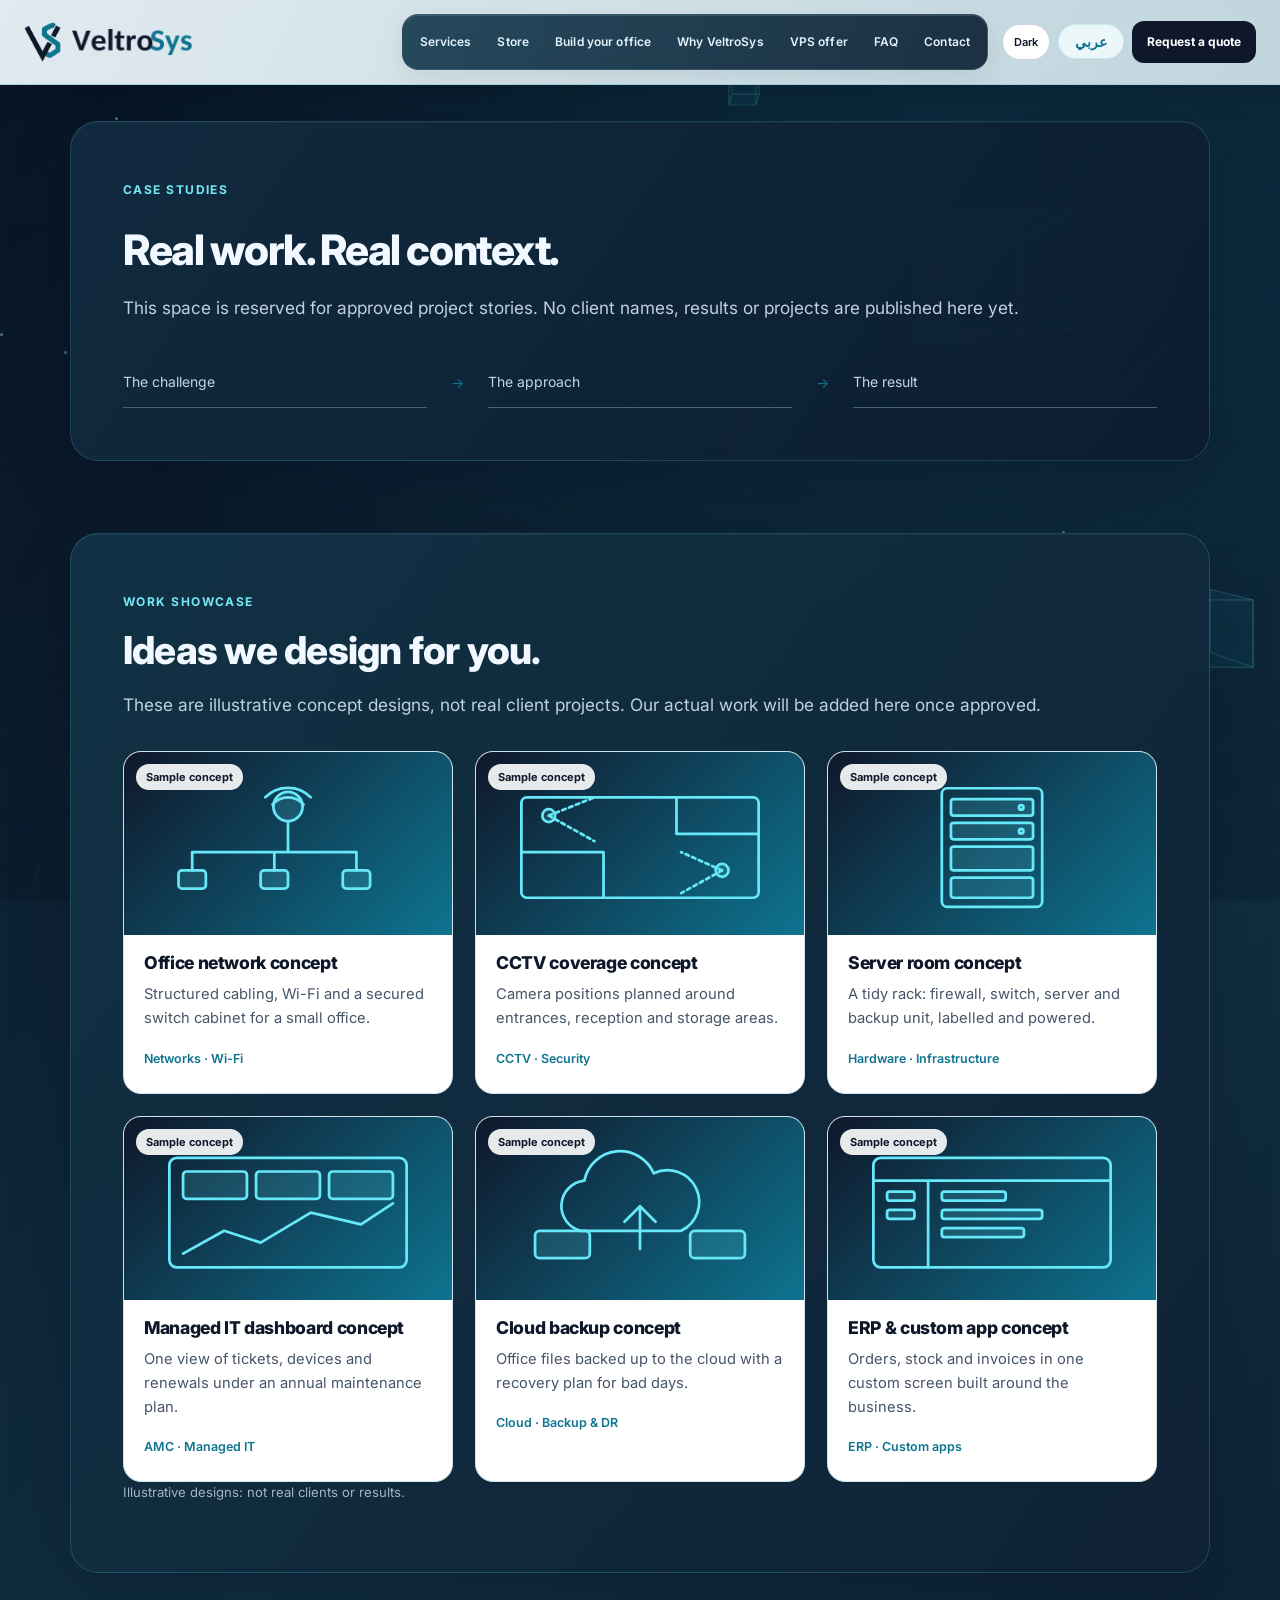
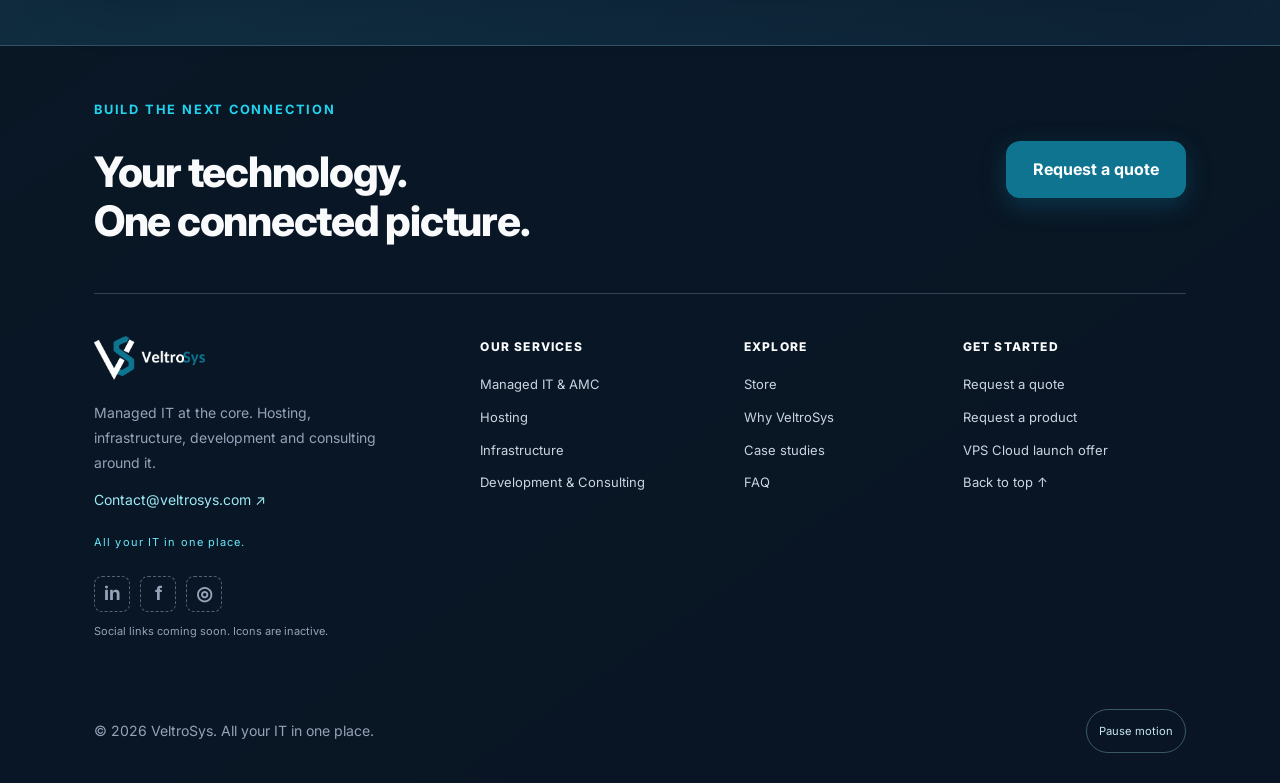
==== case-studies.html @ d7981336 "Update print statement from 'Hello' to 'Goodbye'" ====
<!DOCTYPE html>

<html dir="ltr" lang="en">
<head>
<meta charset="utf-8"/>
<meta content="width=device-width, initial-scale=1.0" name="viewport"/>
<title>Case studies | VeltroSys</title>
<meta content="VeltroSys: Managed IT, hosting, infrastructure, development and consulting. All your IT in one place." name="description"/>
<link href="assets/img/favicon.png" rel="icon" type="image/png"/>
<link href="https://fonts.googleapis.com" rel="preconnect"/>
<link crossorigin="" href="https://fonts.gstatic.com" rel="preconnect"/>
<link href="https://fonts.googleapis.com/css2?family=Inter:wght@400;500;600;700;800&amp;family=IBM+Plex+Sans+Arabic:wght@400;500;600;700&amp;display=swap" rel="stylesheet"/>
<link href="assets/css/style.css?v=brand2" rel="stylesheet"/>
</head>
<body>
<div class="vx-site" id="top" lang="en" dir="ltr">
<!-- ===================== Header ===================== -->
<header class="vx-header">
<div class="vx-container vx-header-inner">
<a aria-label="VeltroSys home" class="vx-brand" href="index.html">
<img alt="" aria-hidden="true" class="vx-brand-mark vx-logo-light" src="assets/img/logo-mark-navy.png"/><img alt="" aria-hidden="true" class="vx-brand-mark vx-logo-dark" src="assets/img/logo-mark-white.png"/><span class="vx-brand-word vx-logo-light" role="img" aria-label="VeltroSys"><img alt="" src="[data-uri]"/></span><span class="vx-brand-word vx-logo-dark" role="img" aria-label="VeltroSys"><img alt="" src="[data-uri]"/></span>
</a>
<nav aria-label="Main" class="vx-nav" id="vxNav">
<a data-i18n="nav.services" href="services.html">Services</a>
<a data-i18n="nav.store" href="store.html">Store</a>
<a href="office.html" data-office-en="Build your office" data-office-ar="صمّم مكتبك">Build your office</a>
<a data-i18n="nav.why" href="why.html">Why VeltroSys</a>
<a data-i18n="nav.offer" href="offer.html">VPS offer</a>
<a data-i18n="nav.faq" href="faq.html">FAQ</a>
<a data-i18n="nav.contact" href="contact.html">Contact</a>
</nav>
<div class="vx-header-actions">
<button class="vx-theme" id="vxTheme" type="button" aria-pressed="false">Dark</button>
<button aria-label="Switch language" class="vx-lang" id="vxLang" type="button">عربي</button>
<a class="vx-btn vx-btn-navy vx-btn-sm" data-i18n="nav.cta" href="contact.html">Request a quote</a>
<button aria-expanded="false" aria-label="Open menu" aria-controls="vxNav" class="vx-burger" id="vxBurger" type="button">
<span></span><span></span><span></span>
</button>
</div>
</div>
</header>
<main id="vxPage">
<section class="vx-section vx-bg-soft" id="case-studies"><div class="vx-container vx-case-placeholder"><p class="vx-eyebrow" data-i18n="case.eyebrow">Case studies</p><h2 data-i18n="case.title">Real work. Real context.</h2><p class="vx-section-sub" data-i18n="case.note">This space is reserved for approved project stories. No client names, results or projects are published here yet.</p><div class="vx-case-steps" aria-hidden="true"><span data-i18n="case.challenge">The challenge</span><i>→</i><span data-i18n="case.approach">The approach</span><i>→</i><span data-i18n="case.result">The result</span></div></div></section>
<section class="vx-section" id="showcase"><div class="vx-container"><p class="vx-eyebrow" data-i18n="show.eyebrow">Work showcase</p><h2 data-i18n="show.title">Ideas we design for you.</h2><p class="vx-section-sub" data-i18n="show.note">These are illustrative concept designs, not real client projects. Our actual work will be added here once approved.</p><div class="vx-show-grid"><article class="vx-show-card"><div class="vx-show-visual" aria-hidden="true"><svg viewBox="0 0 320 170" stroke="currentColor" stroke-width="3" stroke-linecap="round" stroke-linejoin="round" fill="currentColor" fill-opacity=".14"><circle cx="160" cy="40" r="16"/><rect x="40" y="110" width="30" height="20" rx="4"/><rect x="130" y="110" width="30" height="20" rx="4"/><rect x="220" y="110" width="30" height="20" rx="4"/><path d="M160 56V90M160 90H55V110M160 90H145V110M160 90H235V110" fill="none"/><path d="M135 30a35 35 0 0 1 50 0M143 38a22 22 0 0 1 34 0" fill="none"/></svg><span class="vx-show-badge" data-i18n="show.badge">Sample concept</span></div><div class="vx-show-body"><h3 data-i18n="show.net.t">Office network concept</h3><p data-i18n="show.net.d">Structured cabling, Wi-Fi and a secured switch cabinet for a small office.</p><span class="vx-show-tags" data-i18n="show.net.g">Networks · Wi-Fi</span></div></article><article class="vx-show-card"><div class="vx-show-visual" aria-hidden="true"><svg viewBox="0 0 320 170" stroke="currentColor" stroke-width="3" stroke-linecap="round" stroke-linejoin="round" fill="currentColor" fill-opacity=".14"><rect x="30" y="30" width="260" height="110" rx="6" fill="none"/><path d="M30 90H120V140M200 30V70H290" fill="none"/><circle cx="60" cy="50" r="7"/><path d="M60 50L110 30M60 50L110 78" fill="none" stroke-dasharray="4 4"/><circle cx="250" cy="110" r="7"/><path d="M250 110L205 90M250 110L205 135" fill="none" stroke-dasharray="4 4"/></svg><span class="vx-show-badge" data-i18n="show.badge">Sample concept</span></div><div class="vx-show-body"><h3 data-i18n="show.cctv.t">CCTV coverage concept</h3><p data-i18n="show.cctv.d">Camera positions planned around entrances, reception and storage areas.</p><span class="vx-show-tags" data-i18n="show.cctv.g">CCTV · Security</span></div></article><article class="vx-show-card"><div class="vx-show-visual" aria-hidden="true"><svg viewBox="0 0 320 170" stroke="currentColor" stroke-width="3" stroke-linecap="round" stroke-linejoin="round" fill="currentColor" fill-opacity=".14"><rect x="105" y="20" width="110" height="130" rx="6" fill="none"/><rect x="115" y="32" width="90" height="18" rx="3"/><rect x="115" y="58" width="90" height="18" rx="3"/><rect x="115" y="84" width="90" height="26" rx="3"/><rect x="115" y="118" width="90" height="22" rx="3"/><circle cx="192" cy="41" r="2.5"/><circle cx="192" cy="67" r="2.5"/></svg><span class="vx-show-badge" data-i18n="show.badge">Sample concept</span></div><div class="vx-show-body"><h3 data-i18n="show.rack.t">Server room concept</h3><p data-i18n="show.rack.d">A tidy rack: firewall, switch, server and backup unit, labelled and powered.</p><span class="vx-show-tags" data-i18n="show.rack.g">Hardware · Infrastructure</span></div></article><article class="vx-show-card"><div class="vx-show-visual" aria-hidden="true"><svg viewBox="0 0 320 170" stroke="currentColor" stroke-width="3" stroke-linecap="round" stroke-linejoin="round" fill="currentColor" fill-opacity=".14"><rect x="30" y="25" width="260" height="120" rx="8" fill="none"/><rect x="45" y="40" width="70" height="30" rx="4"/><rect x="125" y="40" width="70" height="30" rx="4"/><rect x="205" y="40" width="70" height="30" rx="4"/><path d="M45 130L90 105L130 118L185 85L240 98L275 75" fill="none"/></svg><span class="vx-show-badge" data-i18n="show.badge">Sample concept</span></div><div class="vx-show-body"><h3 data-i18n="show.dash.t">Managed IT dashboard concept</h3><p data-i18n="show.dash.d">One view of tickets, devices and renewals under an annual maintenance plan.</p><span class="vx-show-tags" data-i18n="show.dash.g">AMC · Managed IT</span></div></article><article class="vx-show-card"><div class="vx-show-visual" aria-hidden="true"><svg viewBox="0 0 320 170" stroke="currentColor" stroke-width="3" stroke-linecap="round" stroke-linejoin="round" fill="currentColor" fill-opacity=".14"><path d="M95 105a28 28 0 0 1 4-55 40 40 0 0 1 76-8 32 32 0 0 1 30 63z" fill="none"/><path d="M160 125V80M143 95l17-17 17 17" fill="none"/><rect x="215" y="105" width="60" height="30" rx="5"/><rect x="45" y="105" width="60" height="30" rx="5"/></svg><span class="vx-show-badge" data-i18n="show.badge">Sample concept</span></div><div class="vx-show-body"><h3 data-i18n="show.cloud.t">Cloud backup concept</h3><p data-i18n="show.cloud.d">Office files backed up to the cloud with a recovery plan for bad days.</p><span class="vx-show-tags" data-i18n="show.cloud.g">Cloud · Backup & DR</span></div></article><article class="vx-show-card"><div class="vx-show-visual" aria-hidden="true"><svg viewBox="0 0 320 170" stroke="currentColor" stroke-width="3" stroke-linecap="round" stroke-linejoin="round" fill="currentColor" fill-opacity=".14"><rect x="30" y="25" width="260" height="120" rx="8" fill="none"/><path d="M30 50H290M90 50V145" fill="none"/><rect x="105" y="62" width="70" height="10" rx="3"/><rect x="105" y="82" width="110" height="10" rx="3"/><rect x="105" y="102" width="90" height="10" rx="3"/><rect x="45" y="62" width="30" height="10" rx="3"/><rect x="45" y="82" width="30" height="10" rx="3"/></svg><span class="vx-show-badge" data-i18n="show.badge">Sample concept</span></div><div class="vx-show-body"><h3 data-i18n="show.erp.t">ERP & custom app concept</h3><p data-i18n="show.erp.d">Orders, stock and invoices in one custom screen built around the business.</p><span class="vx-show-tags" data-i18n="show.erp.g">ERP · Custom apps</span></div></article></div><p class="vx-show-foot" data-i18n="show.foot">Illustrative designs: not real clients or results.</p></div></section>
</main>
<button id="vxBackTop" type="button" hidden aria-label="Back to top" title="Back to top" style="position:fixed;bottom:22px;inset-inline-end:20px;z-index:55;width:44px;height:44px;border-radius:50%;border:1px solid #63c1d5;background:#10394f;color:#e2fbff;box-shadow:0 6px 24px #02061766;cursor:pointer;font-size:24px;line-height:1">↑</button>
<!-- ===================== Footer ===================== -->
<footer class="vx-footer vx-footer-pro"><div class="vx-container"><div class="vx-footer-mast"><div><p class="vx-eyebrow vx-eyebrow-light" data-i18n="footer.next">Build the next connection</p><h2 data-i18n="footer.headline">Your technology.<br>One connected picture.</h2></div><a class="vx-btn vx-btn-teal" data-i18n="nav.cta" href="contact.html">Request a quote</a></div><div class="vx-footer-columns"><div class="vx-footer-about"><a href="index.html" aria-label="VeltroSys home"><img alt="VeltroSys" class="vx-footer-logo" src="assets/img/logo-h-white.png"></a><p data-i18n="footer.description">Managed IT at the core. Hosting, infrastructure, development and consulting around it.</p><a class="vx-footer-email" href="mailto:Contact@veltrosys.com"><bdi>Contact@veltrosys.com</bdi> ↗</a><span class="vx-footer-tag" dir="ltr">All your IT in one place.</span><div class="vx-social-placeholders" aria-label="Social media placeholders"><span aria-disabled="true" title="URL not added yet" class="vx-social-icon">in<span class="vx-sr-only"> LinkedIn</span></span><span aria-disabled="true" title="URL not added yet" class="vx-social-icon">f<span class="vx-sr-only"> Facebook</span></span><span aria-disabled="true" title="URL not added yet" class="vx-social-icon">◎<span class="vx-sr-only"> Instagram</span></span></div><small class="vx-social-note" data-i18n="footer.socialnote">Social links coming soon. Icons are inactive.</small></div><nav aria-label="Footer services"><h3 data-i18n="footer.services">Our services</h3><a href="services.html" data-i18n="footer.managed">Managed IT &amp; AMC</a><a href="services.html" data-i18n="footer.hosting">Hosting</a><a href="services.html" data-i18n="footer.infrastructure">Infrastructure</a><a href="services.html" data-i18n="footer.development">Development &amp; Consulting</a></nav><nav aria-label="Footer explore"><h3 data-i18n="footer.explore">Explore</h3><a href="store.html" data-i18n="nav.store">Store</a><a href="why.html" data-i18n="nav.why">Why VeltroSys</a><a href="case-studies.html" data-i18n="case.eyebrow">Case studies</a><a href="faq.html" data-i18n="nav.faq">FAQ</a></nav><nav aria-label="Footer get started"><h3 data-i18n="footer.start">Get started</h3><a href="contact.html" data-i18n="nav.cta">Request a quote</a><a href="store.html#product-request" data-i18n="footer.product">Request a product</a><a href="offer.html" data-i18n="footer.offer">VPS Cloud launch offer</a><a href="#top" data-i18n="footer.top">Back to top ↑</a></nav></div><div class="vx-footer-bottom"><p data-i18n="footer.copy">© 2026 VeltroSys. All your IT in one place.</p><button aria-pressed="false" class="vx-motion vx-footer-motion" id="vxMotionFooter" type="button">Pause motion</button></div></div></footer>
</div>
<script src="assets/js/shim.js"></script>
<script src="assets/js/content.js?v=brand2"></script>
<script src="assets/js/products.js"></script>
<script src="assets/js/main.js"></script>
<script src="assets/js/store.js?v=planner5"></script>
<script src="assets/js/pages.js"></script>
</body>
                                                                                                                                                                                                                                                                                                                                                                                                                                                                                                                                                                                                                                                                                                                                                                                                                                                                                                                                                                                                                                                                                                                                                                                                                                                                                                                     </html>
---- assets/css/style.css ----
/* ============================================================
   VeltroSys website template
   Brand: navy #0f172a, teal #0e7490, white
   All rules are scoped to .vx-site and prefixed vx- so the
   stylesheet can also run inside other shells without leaking.
   ============================================================ */

.vx-site {
  --vx-navy: #0f172a;
  --vx-navy-2: #1e293b;
  --vx-teal: #0e7490;
  --vx-teal-bright: #0891b2;
  --vx-cyan: #22d3ee;
  --vx-ink: #0f172a;
  --vx-body: #475569;
  --vx-muted: #64748b;
  --vx-line: #e2e8f0;
  --vx-bg: #ffffff;
  --vx-bg-soft: #f8fafc;
  --vx-tint: #ecf7fa;
  --vx-radius: 20px;
  --vx-font: "Inter", -apple-system, "Segoe UI", Roboto, Helvetica, Arial, sans-serif;
  --vx-font-ar: "IBM Plex Sans Arabic", "Segoe UI", Tahoma, Arial, sans-serif;

  font-family: var(--vx-font);
  color: var(--vx-body);
  background: var(--vx-bg);
  line-height: 1.65;
  font-size: 17px;
  -webkit-font-smoothing: antialiased;
  text-align: start;
}

.vx-site[dir="rtl"] {
  font-family: var(--vx-font-ar);
  letter-spacing: 0 !important;
}

.vx-site *, .vx-site *::before, .vx-site *::after { box-sizing: border-box; }
.vx-site img { max-width: 100%; display: block; }
.vx-site h1, .vx-site h2, .vx-site h3 {
  color: var(--vx-ink);
  line-height: 1.18;
  letter-spacing: -0.02em;
  margin: 0 0 16px;
  font-weight: 800;
}
.vx-site[dir="rtl"] h1,
.vx-site[dir="rtl"] h2,
.vx-site[dir="rtl"] h3 { letter-spacing: 0; }
.vx-site h1 { font-size: clamp(2.3rem, 5.2vw, 3.6rem); }
.vx-site h2 { font-size: clamp(1.7rem, 3.4vw, 2.4rem); }
.vx-site h3 { font-size: 1.2rem; margin-bottom: 10px; }
.vx-site p { margin: 0 0 16px; }
.vx-site a { color: var(--vx-teal); text-decoration: none; }

.vx-container {
  max-width: 1140px;
  margin-inline: auto;
  padding-inline: 24px;
}
.vx-container-narrow { max-width: 780px; }

/* ---------- buttons ---------- */
.vx-btn {
  display: inline-flex;
  align-items: center;
  justify-content: center;
  gap: 8px;
  padding: 14px 26px;
  border-radius: 14px;
  font-weight: 700;
  font-size: 1rem;
  font-family: inherit;
  border: 1.5px solid transparent;
  cursor: pointer;
  transition: transform .18s ease, box-shadow .18s ease, background .18s ease;
  white-space: nowrap;
}
.vx-site .vx-btn:hover { transform: translateY(-2px); }
.vx-site .vx-btn-navy { background: var(--vx-navy); color: #fff; }
.vx-site .vx-btn-navy:hover { background: var(--vx-navy-2); }
.vx-site .vx-btn-teal { background: var(--vx-teal); color: #fff; box-shadow: 0 8px 24px rgba(14,116,144,.35); }
.vx-site .vx-btn-teal:hover { background: var(--vx-teal-bright); }
.vx-site .vx-btn-ghost { border-color: rgba(255,255,255,.35); color: #fff; background: rgba(255,255,255,.06); }
.vx-site .vx-btn-ghost:hover { background: rgba(255,255,255,.14); }
.vx-site .vx-btn-light { background: #fff; color: var(--vx-navy); }
.vx-site .vx-btn-light:hover { background: #f1f5f9; }
.vx-btn-sm { padding: 10px 18px; font-size: .92rem; border-radius: 12px; }
.vx-btn-block { width: 100%; }

/* ---------- header ---------- */
.vx-header {
  position: sticky;
  top: 0;
  z-index: 60;
  background: rgba(255,255,255,.92);
  backdrop-filter: blur(14px);
  -webkit-backdrop-filter: blur(14px);
  border-bottom: 1px solid var(--vx-line);
}
.vx-header-inner {
  display: flex;
  align-items: center;
  gap: 24px;
  height: 72px;
}
.vx-brand-logo { height: 34px; width: auto; }
.vx-nav { display: flex; gap: 26px; margin-inline-start: auto; }
.vx-nav a {
  color: var(--vx-body);
  font-weight: 600;
  font-size: .95rem;
  transition: color .15s ease;
}
.vx-nav a:hover { color: var(--vx-teal); }
.vx-header-actions { display: flex; align-items: center; gap: 12px; }
.vx-lang {
  font-family: inherit;
  font-weight: 700;
  font-size: .9rem;
  color: var(--vx-teal);
  background: var(--vx-tint);
  border: 1px solid #cde9f0;
  border-radius: 999px;
  padding: 8px 16px;
  cursor: pointer;
  transition: background .15s ease;
}
.vx-lang:hover { background: #d9eff5; }
.vx-burger {
  display: none;
  flex-direction: column;
  justify-content: center;
  gap: 5px;
  width: 44px;
  height: 44px;
  padding: 10px;
  background: none;
  border: 1px solid var(--vx-line);
  border-radius: 12px;
  cursor: pointer;
}
.vx-burger span { display: block; height: 2px; background: var(--vx-navy); border-radius: 2px; }

/* ---------- hero ---------- */
.vx-hero {
  position: relative;
  overflow: hidden;
  background:
    radial-gradient(900px 480px at 82% -12%, rgba(14,116,144,.38), transparent 62%),
    radial-gradient(620px 420px at 8% 112%, rgba(8,145,178,.22), transparent 60%),
    var(--vx-navy);
}
.vx-hero-glow {
  position: absolute;
  inset: 0;
  background-image: radial-gradient(rgba(148,163,184,.16) 1px, transparent 1px);
  background-size: 26px 26px;
  pointer-events: none;
}
.vx-hero-inner {
  position: relative;
  display: grid;
  grid-template-columns: 1.05fr .95fr;
  align-items: center;
  gap: 56px;
  padding-top: 92px;
  padding-bottom: 104px;
}
.vx-eyebrow {
  display: inline-block;
  font-size: .8rem;
  font-weight: 700;
  letter-spacing: .14em;
  text-transform: uppercase;
  color: var(--vx-teal);
  margin-bottom: 14px;
}
.vx-eyebrow-light { color: var(--vx-cyan); }
.vx-hero h1 { color: #fff; }
.vx-accent { color: var(--vx-cyan); }
.vx-lead {
  font-size: 1.15rem;
  color: #b8c4d4;
  max-width: 34rem;
  margin-bottom: 30px;
}
.vx-hero-ctas { display: flex; flex-wrap: wrap; gap: 14px; margin-bottom: 34px; }
.vx-hero-points {
  display: flex;
  flex-wrap: wrap;
  gap: 10px 26px;
  list-style: none;
  margin: 0;
  padding: 0;
  color: #94a3b8;
  font-size: .92rem;
  font-weight: 600;
}
.vx-hero-points li { display: flex; align-items: center; gap: 9px; }
.vx-hero-points li::before {
  content: "";
  width: 7px; height: 7px;
  border-radius: 50%;
  background: var(--vx-cyan);
}
.vx-hero-art svg { width: 100%; height: auto; filter: drop-shadow(0 24px 48px rgba(2,8,23,.5)); }

/* ---------- sections ---------- */
.vx-section { padding: 96px 0; }
.vx-bg-soft { background: var(--vx-bg-soft); }
.vx-section-head { max-width: 640px; margin-bottom: 52px; }
.vx-section-sub { font-size: 1.08rem; color: var(--vx-muted); }

.vx-grid { display: grid; gap: 24px; }
.vx-grid-3 { grid-template-columns: repeat(3, 1fr); }

/* ---------- cards ---------- */
.vx-card {
  background: #fff;
  border: 1px solid var(--vx-line);
  border-radius: var(--vx-radius);
  padding: 34px 30px;
  transition: transform .2s ease, box-shadow .2s ease, border-color .2s ease;
}
.vx-card:hover {
  transform: translateY(-5px);
  border-color: #bfe3ec;
  box-shadow: 0 18px 44px rgba(15,23,42,.09);
}
.vx-icon {
  width: 54px; height: 54px;
  border-radius: 15px;
  background: var(--vx-tint);
  color: var(--vx-teal);
  display: flex;
  align-items: center;
  justify-content: center;
  margin-bottom: 22px;
}
.vx-icon svg { width: 27px; height: 27px; }

/* ---------- steps ---------- */
.vx-steps { counter-reset: step; }
.vx-step { padding: 8px 4px; }
.vx-step-num {
  width: 46px; height: 46px;
  border-radius: 50%;
  background: var(--vx-navy);
  color: #fff;
  font-weight: 800;
  font-size: 1.1rem;
  display: flex;
  align-items: center;
  justify-content: center;
  margin-bottom: 20px;
}
.vx-step p { color: var(--vx-muted); }

/* ---------- offer ---------- */
.vx-offer {
  position: relative;
  overflow: hidden;
  display: flex;
  align-items: center;
  justify-content: space-between;
  gap: 32px;
  flex-wrap: wrap;
  border-radius: 26px;
  padding: 54px 56px;
  background:
    radial-gradient(520px 300px at 92% -20%, rgba(34,211,238,.28), transparent 60%),
    linear-gradient(115deg, var(--vx-teal) 0%, #0c4a5e 55%, var(--vx-navy) 100%);
  color: #fff;
}
.vx-offer h2 { color: #fff; margin-bottom: 10px; }
.vx-offer p { color: #d5e8ee; max-width: 30rem; margin-bottom: 0; }
.vx-offer-copy { position: relative; }

/* ---------- split / why ---------- */
.vx-split {
  display: grid;
  grid-template-columns: 1.1fr .9fr;
  gap: 56px;
  align-items: center;
}
.vx-checks { list-style: none; margin: 26px 0 0; padding: 0; display: grid; gap: 14px; }
.vx-checks li {
  position: relative;
  display: flex;
  align-items: center;
  gap: 13px;
  font-weight: 600;
  color: var(--vx-ink);
}
.vx-checks li::before {
  content: "";
  flex: none;
  width: 24px; height: 24px;
  border-radius: 50%;
  background: var(--vx-tint);
}
.vx-checks li::after {
  content: "";
  position: absolute;
  inset-inline-start: 7px;
  margin-top: 2px;
  width: 10px; height: 6px;
  border-inline-start: 2.6px solid var(--vx-teal);
  border-bottom: 2.6px solid var(--vx-teal);
  transform: rotate(-45deg) translateY(-1px);
}
.vx-brand-card {
  background:
    radial-gradient(420px 260px at 85% 0%, rgba(14,116,144,.4), transparent 62%),
    var(--vx-navy);
  border-radius: 26px;
  padding: 64px 40px;
  display: flex;
  align-items: center;
  justify-content: center;
}
.vx-brand-card-logo { width: min(250px, 70%); }

/* ---------- faq ---------- */
.vx-faq details {
  background: #fff;
  border: 1px solid var(--vx-line);
  border-radius: 16px;
  padding: 0 24px;
  margin-bottom: 14px;
  transition: border-color .15s ease;
}
.vx-faq details[open] { border-color: #bfe3ec; }
.vx-faq summary {
  cursor: pointer;
  list-style: none;
  display: flex;
  align-items: center;
  justify-content: space-between;
  gap: 16px;
  padding: 20px 0;
  font-weight: 700;
  color: var(--vx-ink);
  font-size: 1.03rem;
}
.vx-faq summary::-webkit-details-marker { display: none; }
.vx-faq summary::after {
  content: "";
  flex: none;
  width: 12px; height: 12px;
  border-inline-end: 2.4px solid var(--vx-teal);
  border-bottom: 2.4px solid var(--vx-teal);
  transform: rotate(45deg);
  margin-top: -4px;
  transition: transform .18s ease;
}
.vx-faq details[open] summary::after { transform: rotate(225deg); margin-top: 4px; }
.vx-faq details p { padding: 0 0 22px; margin: 0; color: var(--vx-body); }

/* ---------- contact ---------- */
.vx-contact-hint {
  display: inline-block;
  background: var(--vx-tint);
  color: var(--vx-teal);
  font-weight: 600;
  font-size: .95rem;
  border-radius: 12px;
  padding: 12px 18px;
}
.vx-form {
  background: #fff;
  border: 1px solid var(--vx-line);
  border-radius: var(--vx-radius);
  padding: 34px 30px;
  box-shadow: 0 20px 50px rgba(15,23,42,.07);
  display: grid;
  gap: 18px;
}
.vx-form label { display: grid; gap: 7px; font-weight: 600; color: var(--vx-ink); font-size: .95rem; }
.vx-form input, .vx-form textarea {
  font-family: inherit;
  font-size: 1rem;
  color: var(--vx-ink);
  background: var(--vx-bg-soft);
  border: 1.5px solid var(--vx-line);
  border-radius: 12px;
  padding: 13px 16px;
  width: 100%;
  resize: vertical;
  transition: border-color .15s ease, box-shadow .15s ease;
}
.vx-form input:focus, .vx-form textarea:focus {
  outline: none;
  border-color: var(--vx-teal);
  box-shadow: 0 0 0 4px rgba(14,116,144,.14);
}
.vx-form-note {
  margin: 0;
  font-size: .92rem;
  font-weight: 600;
  color: var(--vx-teal);
  background: var(--vx-tint);
  border-radius: 10px;
  padding: 12px 16px;
}

/* ---------- footer ---------- */
.vx-footer { background: var(--vx-navy); color: #94a3b8; padding: 64px 0 30px; }
.vx-footer-top {
  display: flex;
  align-items: flex-start;
  justify-content: space-between;
  gap: 32px;
  flex-wrap: wrap;
  padding-bottom: 36px;
  border-bottom: 1px solid rgba(148,163,184,.18);
}
.vx-footer-logo { height: 34px; width: auto; margin-bottom: 12px; }
.vx-footer-brand p { margin: 0; font-size: .95rem; letter-spacing: .06em; }
.vx-footer-nav { display: flex; gap: 26px; flex-wrap: wrap; }
.vx-footer-nav a { color: #cbd5e1; font-weight: 600; font-size: .95rem; }
.vx-footer-nav a:hover { color: var(--vx-cyan); }
.vx-footer-bottom { padding-top: 26px; }
.vx-footer-bottom p { margin: 0; font-size: .88rem; }

/* ---------- reveal on scroll (JS adds .vx-js on <html>) ---------- */
.vx-js .vx-reveal { opacity: 0; transform: translateY(22px); transition: opacity .55s ease, transform .55s ease; }
.vx-js .vx-reveal.vx-in { opacity: 1; transform: none; }

/* ---------- responsive ---------- */
@media (max-width: 960px) {
  .vx-hero-inner { grid-template-columns: 1fr; gap: 44px; padding-top: 68px; padding-bottom: 76px; }
  .vx-hero-art { max-width: 480px; }
  .vx-split { grid-template-columns: 1fr; gap: 40px; }
  .vx-grid-3 { grid-template-columns: 1fr 1fr; }
}
@media (max-width: 760px) {
  .vx-site { font-size: 16px; }
  .vx-section { padding: 68px 0; }
  .vx-grid-3 { grid-template-columns: 1fr; }
  .vx-offer { padding: 40px 30px; }
  .vx-nav {
    position: absolute;
    top: 72px;
    inset-inline: 0;
    flex-direction: column;
    gap: 4px;
    background: #fff;
    border-bottom: 1px solid var(--vx-line);
    padding: 12px 24px 18px;
    display: none;
    box-shadow: 0 24px 40px rgba(15,23,42,.08);
  }
  .vx-nav a { padding: 10px 4px; font-size: 1rem; }
  .vx-nav.vx-open { display: flex; }
  .vx-header .vx-btn-sm { display: none; }
  .vx-burger { display: flex; }
  .vx-hero-ctas .vx-btn { flex: 1 1 auto; }
}

/* Revision 2: animated environment and connected service portfolio. */
.vx-site { overflow: clip; }
.vx-site button { font-family: inherit; }
.vx-site :focus-visible { outline: 3px solid #0891b2; outline-offset: 5px; }
.vx-hero-inner { gap: 48px; padding-top: 76px; padding-bottom: 80px; }
.vx-hero h1 { font-size: clamp(2.4rem,4.5vw,3.65rem); }
.vx-hero-glow { opacity: .6; mask-image: linear-gradient(transparent,#000 40%,transparent); }
.vx-aurora { position:absolute; width: 650px; height:650px; border-radius:50%; pointer-events:none; opacity:.65; background:radial-gradient(ellipse,rgba(14,116,144,.7),transparent 65%); animation:vx-drift 17s ease-in-out infinite alternate; }
.vx-aurora-a { right:-180px; top:-280px; }
.vx-aurora-b { left:-280px; bottom:-450px; animation-delay:-9s; }
.vx-circuit { position:absolute; inset:0; overflow:hidden; pointer-events:none; opacity:.45; }
.vx-circuit i { position:absolute; height:1px; width:170px; background:linear-gradient(90deg,transparent,#22d3ee,transparent); transform:rotate(-30deg); animation:vx-travel 13s linear infinite; }
.vx-circuit i:nth-child(1) { left:5%; top:18%; }
.vx-circuit i:nth-child(2) { left:40%; top:80%; animation-delay:-4s; }
.vx-circuit i:nth-child(3) { left:75%; top:38%; animation-delay:-8s; }
.vx-circuit i:nth-child(4) { left:65%; top:8%; animation-delay:-6s; }
.vx-circuit i:nth-child(5) { left:15%; top:65%; animation-delay:-2s; }
.vx-circuit i:nth-child(6) { left:90%; top:90%; animation-delay:-10s; }
@keyframes vx-drift { to { transform:translate(110px,80px) scale(1.2); } }
@keyframes vx-travel { 0%{opacity:0; translate:-140px 90px} 20%,70%{opacity:.65} 100%{opacity:0;translate:200px -120px} }
.vx-spotlight { min-width:0; border:1px solid rgba(148,216,230,.23); border-radius:28px; padding:22px 26px 15px; color:#d0e3ea; background:linear-gradient(140deg,rgba(30,55,76,.75),rgba(8,19,35,.88)); box-shadow:0 32px 80px rgba(0,0,0,.2); position:relative; }
.vx-spot-top { display:flex; align-items:center; justify-content:space-between; gap:10px; font-size:.72rem; text-transform:uppercase; letter-spacing:.1em; }
.vx-motion { border:1px solid rgba(148,216,230,.35); color:#c6e6ef; border-radius:99px; padding:8px 12px; min-height:44px; background:transparent; cursor:pointer; font-size:.7rem; letter-spacing:normal; text-transform:none; white-space:nowrap; }
.vx-orbit { position:relative; height:226px; max-width:340px; margin:0 auto; }
.vx-orbit-ring { position:absolute; width:214px; height:214px; border:1px solid rgba(34,211,238,.2); border-radius:50%; inset:8px auto auto calc(50% - 107px); transform:rotateX(56deg) rotate(-25deg); }
.vx-ring-two { transform:rotateX(0deg) rotateY(55deg) rotate(-25deg); border-style:dashed; }
.vx-orbit-core { position:absolute; top:65px; left:calc(50% - 48px); width:96px;height:96px;display:flex;align-items:center;justify-content:center; border:1px solid #0e7490; border-radius:25px; background:linear-gradient(135deg,#0e7490,#0f172a); box-shadow:0 0 60px rgba(34,211,238,.2); animation:vx-float 6s ease-in-out infinite; }
.vx-orbit-core img { width:65px; height:65px;object-fit:contain; }
.vx-satellite { position:absolute; font-size:.72rem; background:#12283a; border:1px solid #22576c; padding:8px 13px;border-radius:10px; box-shadow:0 10px 25px #081221; animation:vx-float 7s ease-in-out infinite; }
.vx-sat-one{top:30px;left:40px}.vx-sat-two{top:54px;right:0;animation-delay:-2s}.vx-sat-three{bottom:24px;right:25px;animation-delay:-4s}.vx-sat-four{bottom:40px;left:0;animation-delay:-1s}
.vx-packet { position:absolute; top:20px;left:50%;width:5px;height:5px;border-radius:50%;background:#22d3ee;box-shadow:0 0 12px #22d3ee; transform-origin:0 95px; animation:vx-spin 12s linear infinite; }
@keyframes vx-float { 50%{translate:0 -9px} }
@keyframes vx-spin {to{transform:rotate(360deg)}}
.vx-slide-content { min-height:194px; }
.vx-slide-tag { color:#7dd3e8;font-size:.72rem;letter-spacing:.14em;text-transform:uppercase;font-weight:700; }
.vx-site .vx-slide-content h2 { color:white;font-size:1.7rem;margin:10px 0;line-height:1.12; }
.vx-slide-content p { font-size:.92rem;margin-bottom:14px;color:#b7cbd8; }
.vx-slide-chips { display:flex;flex-wrap:wrap;gap:7px; }
.vx-slide-chips span { border:1px solid #2b5065;background:rgba(14,116,144,.14);border-radius:6px;font-size:.72rem;padding:4px 8px; }
.vx-slider-bottom { display:flex;justify-content:space-between;align-items:center;border-top:1px solid rgba(148,216,230,.15);padding-top:15px;margin-top:14px; }
.vx-slide-dots{display:flex;gap:3px}.vx-slide-dots button{position:relative;width:30px;height:44px;background:none;border:0;cursor:pointer;padding:0}.vx-slide-dots button:after{content:'';position:absolute;width:7px;height:7px;background:#4d6978;border-radius:9px;left:50%;top:50%;transform:translate(-50%,-50%);transition:width .2s}.vx-slide-dots button.vx-active:after{background:#22d3ee;width:22px}
.vx-slide-arrows{display:flex;gap:8px}.vx-slide-arrows button{width:44px;height:44px;border:1px solid #365368;border-radius:50%;background:transparent;color:white;cursor:pointer;font-size:1.2rem}.vx-slide-arrows button:hover{background:#0e7490}
.vx-site .vx-slider-hint{font-size:.66rem;color:#9bb4c3;margin:7px 0 0}
.vx-portfolio{display:grid;gap:24px}.vx-flagship{display:grid;grid-template-columns:1.1fr 1fr;gap:35px;border:1px solid #b9dfe8;background:linear-gradient(125deg,#fff,#edf8fa);border-radius:24px;padding:42px;overflow:hidden}.vx-badge{display:inline-block;color:#0e7490;background:#dff3f7;border:1px solid #bde3ed;font-size:.72rem;font-weight:700;text-transform:uppercase;letter-spacing:.09em;padding:6px 11px;border-radius:5px;margin-bottom:17px}.vx-flagship h3{font-size:2rem}.vx-flagship ul{padding-inline-start:20px;margin:18px 0 26px}.vx-flagship li{padding:3px 0}.vx-flagship li span{font-size:.85rem}.vx-foundation{position:relative;display:flex;flex-direction:column;align-items:center;justify-content:center;padding:30px 0 48px;background-image:radial-gradient(#c3dce4 1px,transparent 1px);background-size:19px 19px;border-radius:16px}.vx-foundation-node{border:1px solid #b9d5df;background:#fff;padding:7px 30px;border-radius:8px;font-size:.85rem}.vx-foundation-line{height:30px;width:1px;background:#0e7490}.vx-foundation-main{color:white;background:#0f172a;padding:20px 40px;border:1px solid #0e7490;border-radius:14px;font-weight:700;box-shadow:0 10px 35px #c4dfe7}.vx-foundation-caption{position:absolute;bottom:10px;font-size:.7rem;color:#52758a}.vx-service-number{font-size:.69rem;font-weight:700;letter-spacing:.13em;color:#0e7490;display:block;margin-bottom:22px}.vx-card{display:flex;flex-direction:column;padding:30px 26px}.vx-service-list{padding:0;list-style:none;margin:8px 0 26px;flex:1}.vx-service-list li{padding:10px 0;border-bottom:1px solid #edf1f5;font-size:.91rem}.vx-text-link{font-size:.85rem;font-weight:700}.vx-text-link:hover{text-decoration:underline}.vx-card h3{line-height:1.25}.vx-card>p{font-size:.92rem}
.vx-finder{display:grid;grid-template-columns:1fr 1.15fr;gap:32px;align-items:stretch}.vx-finder-choices{display:flex;flex-direction:column;gap:10px}.vx-finder-choices button{text-align:start;padding:18px 22px;background:#f8fafc;border:1px solid #e2e8f0;border-radius:12px;color:#475569;font-size:.95rem;cursor:pointer;transition:background .2s,border .2s}.vx-finder-choices button.vx-selected{background:#0f172a;border-color:#0e7490;color:white;box-shadow:inset 4px 0 #22d3ee}.vx-finder-result{border:1px solid #c6e3eb;border-radius:20px;padding:36px;background:radial-gradient(ellipse at right bottom,#e4f5f8,white 80%);display:flex;flex-direction:column;justify-content:center}.vx-finder-result h3{font-size:1.8rem}.vx-finder-result p{max-width:28rem}.vx-footer-bottom{display:flex;align-items:center;justify-content:space-between;gap:15px}.vx-footer-motion{flex-shrink:0}
.vx-form-note{font-size:.78rem;color:#64748b;line-height:1.5;margin-top:12px!important}
.vx-motion-paused *, .vx-motion-paused *::before, .vx-motion-paused *::after {animation-play-state:paused!important;scroll-behavior:auto!important;}
@media(max-width:900px){.vx-hero-inner{grid-template-columns:1fr 1fr;gap:28px}.vx-nav{gap:15px}.vx-nav a{font-size:.8rem}.vx-spotlight{padding:20px}.vx-slide-content{min-height:230px}.vx-spot-top{font-size:.62rem}.vx-motion{font-size:.65rem}}
@media(max-width:760px){.vx-hero-inner{grid-template-columns:1fr;padding-top:52px;padding-bottom:52px}.vx-hero-copy{max-width:600px}.vx-hero h1{font-size:clamp(2.3rem,9vw,3.4rem)}.vx-hero-ctas{margin-bottom:26px}.vx-spotlight{width:100%;max-width:490px;margin:8px auto 0;padding:20px 24px}.vx-orbit{height:210px}.vx-slide-content{min-height:190px}.vx-spot-top{font-size:.7rem}.vx-flagship{grid-template-columns:1fr;padding:30px 24px;gap:25px}.vx-foundation{min-height:275px}.vx-finder{grid-template-columns:1fr;gap:20px}.vx-finder-result{padding:28px}.vx-card{padding:28px}.vx-site h2{font-size:1.9rem}.vx-section{padding:64px 0}.vx-section-head{margin-bottom:32px}.vx-footer-bottom{align-items:flex-start}.vx-footer-bottom p{font-size:.72rem}}
@media(max-width:380px){.vx-spotlight{padding:18px}.vx-hero-points{font-size:.8rem}.vx-hero h1{font-size:2.35rem}.vx-hero-ctas .vx-btn{padding-inline:18px;font-size:.9rem}.vx-slide-content{min-height:225px}.vx-site .vx-slide-content h2{font-size:1.6rem}.vx-flagship h3{font-size:1.8rem}.vx-footer-bottom{flex-direction:column}.vx-spot-top{font-size:.6rem}.vx-motion{padding:7px 9px}}
@media(prefers-reduced-motion:reduce){.vx-site *, .vx-site *::before,.vx-site *::after{animation:none!important;transition:none!important;scroll-behavior:auto!important}.vx-site .vx-reveal{opacity:1;transform:none}}
/* The supporting services form a single connected index, not theme cards. */
.vx-portfolio>.vx-grid { display:flex; flex-direction:column; gap:0; padding-inline-start:38px; position:relative; }
.vx-portfolio>.vx-grid:before { content:'';position:absolute;inset:0 auto 45px 15px;width:1px;background:linear-gradient(#0e7490,#d5e7ed); }
.vx-portfolio>.vx-grid>.vx-card { display:grid;grid-template-columns:180px 1fr 1.05fr;column-gap:32px;position:relative;border:0;border-bottom:1px solid #dce8ec;border-radius:0;background:transparent;box-shadow:none;padding:32px 0;transform:none; }
.vx-portfolio>.vx-grid>.vx-card:before { content:'';position:absolute;width:9px;height:9px;top:44px;inset-inline-start:-27px;border-radius:50%;background:#0e7490;box-shadow:0 0 0 6px #e4f3f7; }
.vx-portfolio .vx-service-number { grid-column:1;grid-row:1;margin:0 0 10px; }
.vx-portfolio>.vx-grid>.vx-card h3 { grid-column:1;grid-row:2;font-size:1.4rem; }
.vx-portfolio>.vx-grid>.vx-card>p { grid-column:2;grid-row:1 / span 2;align-self:center;font-size:1rem;max-width:220px;margin:0; }
.vx-portfolio .vx-service-list { grid-column:3;grid-row:1 / span 3;display:flex;flex-wrap:wrap;align-content:center;gap:8px;margin:0; }
.vx-portfolio .vx-service-list li { border:1px solid #d4e5eb;border-radius:7px;padding:6px 10px;background:white;font-size:.8rem; }
.vx-portfolio .vx-text-link { grid-column:1 / span 2;grid-row:3;margin-top:7px; }
.vx-site[data-service="1"] .vx-orbit-core{box-shadow:0 0 65px #0e749073}.vx-site[data-service="2"] .vx-orbit-ring{border-style:dashed}.vx-site[data-service="3"] .vx-ring-two{border-color:#7dd3e8}
.vx-site[dir="rtl"] .vx-portfolio>.vx-grid:before{left:auto;right:15px}
@media(max-width:900px){.vx-portfolio>.vx-grid>.vx-card{grid-template-columns:150px 1fr;column-gap:22px}.vx-portfolio .vx-service-list{grid-column:2;grid-row:2 / span 2;margin-top:12px}.vx-portfolio>.vx-grid>.vx-card>p{grid-column:2;grid-row:1}.vx-portfolio .vx-text-link{grid-column:1;grid-row:3}}
@media(max-width:600px){.vx-portfolio>.vx-grid{padding-inline-start:26px}.vx-portfolio>.vx-grid:before{left:5px}.vx-site[dir="rtl"] .vx-portfolio>.vx-grid:before{right:5px}.vx-portfolio>.vx-grid>.vx-card{display:flex;flex-direction:column;padding:28px 0;gap:0}.vx-portfolio>.vx-grid>.vx-card:before{inset-inline-start:-25px;top:34px}.vx-portfolio .vx-service-number{margin-bottom:12px}.vx-portfolio>.vx-grid>.vx-card h3{font-size:1.55rem}.vx-portfolio>.vx-grid>.vx-card>p{max-width:none;margin:0 0 18px;font-size:.95rem}.vx-portfolio .vx-service-list{margin:0 0 20px}.vx-portfolio .vx-text-link{margin:0}}

/* Store: a request-led extension of the VeltroSys system. */
.vx-site [hidden]{display:none!important}
.vx-store-hero{background:#0f172a;color:white;position:relative;overflow:hidden}
.vx-store-intro{display:grid;grid-template-columns:1.5fr 1fr;align-items:center;gap:40px;padding-top:68px;padding-bottom:68px}
.vx-store-intro h1{font-size:clamp(36px,5vw,58px);line-height:1.12;letter-spacing:-.04em;margin:18px 0}
.vx-store-intro .vx-lead{max-width:560px;color:#cbd5e1}
.vx-store-glyph{width:230px;height:230px;justify-self:center;display:grid;place-content:center;text-align:center;gap:28px;border:1px solid #155e75;border-radius:50%;box-shadow:0 0 100px #0e749033,inset 0 0 60px #0e749022;transform:rotate(-8deg)}
.vx-store-glyph img{width:105px;height:80px;object-fit:contain;justify-self:center}
.vx-store-glyph span{font-size:10px;letter-spacing:.16em;color:#67e8f9}
.vx-store-heading{display:flex;justify-content:space-between;align-items:center;gap:24px;margin-bottom:24px}
.vx-store-heading h2,.vx-store-request-layout h2,.vx-case-placeholder h2{font-size:clamp(28px,4vw,42px);line-height:1.15;letter-spacing:-.035em;margin:10px 0 18px}
.vx-demo-banner{padding:16px 20px;border-inline-start:3px solid #0e7490;background:#ecf7fa;color:#334155;font-size:14px;line-height:1.65;margin-bottom:28px}
.vx-product-grid{display:grid;grid-template-columns:repeat(4,minmax(0,1fr));gap:18px}
.vx-product{background:white;border:1px solid #e2e8f0;border-radius:18px;overflow:hidden;display:flex;flex-direction:column;min-width:0;transition:transform .2s,box-shadow .2s}
.vx-product:hover{transform:translateY(-4px);box-shadow:0 14px 36px #0f172a0d}
.vx-product-art{height:170px;display:grid;place-items:center;background:radial-gradient(circle,#cffafe55,transparent 70%),#f1f5f9;color:#0e7490;border-bottom:1px solid #e2e8f0}
.vx-product-art svg{width:155px;height:135px}
.vx-product-info{padding:22px;display:flex;flex-direction:column;align-items:start;flex:1;gap:12px}
.vx-product-category{font-size:11px;text-transform:uppercase;letter-spacing:.08em;color:#0e7490;font-weight:700}
.vx-product-info h3{font-size:19px;line-height:1.3;margin:0;letter-spacing:-.02em}
.vx-product-info p{font-size:14px;line-height:1.7;color:#475569;margin:0;flex:1}
.vx-product-info small{font-size:11px;color:#64748b;line-height:1.5}
.vx-product-info button{font-size:13px;width:100%;margin-top:8px;white-space:normal}
.vx-catalog-empty{display:flex;gap:26px;align-items:center;padding:36px;background:white;border:1px dashed #94a3b8;border-radius:20px}
.vx-catalog-empty h3{font-size:22px;margin:0 0 12px}.vx-catalog-empty p{color:#475569;max-width:620px;line-height:1.7;margin:0}.vx-empty-symbol{font-size:60px;color:#0e7490;font-weight:400}
.vx-store-request-layout{display:grid;grid-template-columns:.9fr 1.1fr;gap:70px;align-items:start}
.vx-request-disclaimer{margin-top:32px;padding:22px;border:1px solid #e2e8f0;border-radius:12px;max-width:430px;font-size:14px;line-height:1.7}.vx-request-disclaimer strong{color:#0e7490}.vx-request-disclaimer p{color:#475569;margin:8px 0 0}
.vx-request-panel{padding:30px;border:1px solid #e2e8f0;border-radius:20px;background:#f8fafc}
.vx-site #vxProductForm label{display:block;font-size:13px;font-weight:600;margin:0 0 9px}
.vx-site #vxProductForm input,.vx-site #vxProductForm textarea,.vx-site .vx-form select{box-sizing:border-box;width:100%;border:1px solid #cbd5e1;border-radius:8px;padding:13px;background:white;color:#0f172a;font:inherit;min-height:46px;margin-bottom:20px}
.vx-site .vx-form select{margin-bottom:0;max-width:100%}
.vx-site #vxProductForm input:focus,.vx-site #vxProductForm textarea:focus,.vx-site .vx-form select:focus{outline:2px solid #0e7490;outline-offset:2px}
.vx-request-fields{display:grid;grid-template-columns:100px 1fr;gap:18px}
.vx-site #vxPrepareRequest{width:100%;white-space:normal}
.vx-request-summary{background:white;border:1px solid #cbd5e1;border-radius:12px;padding:24px;margin-top:16px;overflow-wrap:anywhere}
.vx-request-summary h3{font-size:21px;margin-top:0}.vx-request-summary dl{font-size:14px;line-height:1.65}.vx-request-summary dt{font-weight:700;color:#0e7490;margin-top:14px}.vx-request-summary dd{margin:3px 0 0;white-space:pre-wrap}.vx-request-summary p{font-size:13px;color:#475569;line-height:1.7}
.vx-product-error{font-size:13px;line-height:1.6;color:#b91c1c;margin:16px 0}
.vx-site a[aria-current=page]{color:#0e7490;font-weight:700}
.vx-case-steps{display:flex;gap:24px;align-items:center;margin-top:32px;color:#64748b;font-size:14px}.vx-case-steps span{border-bottom:1px solid #cbd5e1;padding:14px 0;flex:1}.vx-case-steps i{font-style:normal;color:#0e7490}
@media(max-width:1050px){.vx-product-grid{grid-template-columns:repeat(2,minmax(0,1fr))}.vx-store-request-layout{gap:35px}.vx-header-inner{gap:12px}.vx-nav{gap:15px}}
@media(max-width:700px){.vx-store-intro{grid-template-columns:1fr;padding-top:42px;padding-bottom:42px;gap:26px}.vx-store-glyph{display:none}.vx-store-heading{display:block}.vx-store-heading .vx-btn{margin-top:10px}.vx-product-grid{grid-template-columns:1fr}.vx-product{display:grid;grid-template-columns:100px minmax(0,1fr)}.vx-product-art{height:100%;border-bottom:0;border-inline-end:1px solid #e2e8f0}.vx-product-art svg{width:90px;height:90px}.vx-product-info{padding:20px}.vx-store-request-layout{grid-template-columns:1fr;gap:28px}.vx-request-panel{padding:22px}.vx-request-fields{grid-template-columns:1fr;gap:0}.vx-request-disclaimer{margin-top:22px}.vx-case-steps{gap:12px;flex-wrap:wrap;font-size:12px}.vx-catalog-empty{padding:25px;align-items:start;gap:15px}}
@media(prefers-reduced-motion:reduce){.vx-product{transition:none}.vx-product:hover{transform:none}}
body{margin:0}
.vx-store-intro h1{color:white}
.vx-footer-pro{padding-top:0}
.vx-footer-mast{padding:48px 0;display:flex;justify-content:space-between;align-items:center;gap:30px;border-bottom:1px solid #334155}
.vx-footer-mast h2{font-size:clamp(28px,4vw,42px);line-height:1.15;color:#f8fafc;letter-spacing:-.03em;margin:12px 0 0}
.vx-footer-columns{display:grid;grid-template-columns:1.55fr 1fr .8fr 1fr;gap:40px;padding:42px 0}
.vx-footer-about p{font-size:14px;line-height:1.8;color:#94a3b8;max-width:300px;margin:20px 0 14px}
.vx-footer-tag{font-size:11px;letter-spacing:.1em;color:#67e8f9}
.vx-footer-columns nav{display:flex;flex-direction:column;align-items:start;gap:12px;min-width:0}
.vx-footer-columns h3{font-size:12px;text-transform:uppercase;letter-spacing:.1em;color:#f8fafc;margin:4px 0 8px}
.vx-footer-columns a{font-size:13px;line-height:1.6;color:#cbd5e1;text-decoration:none;overflow-wrap:anywhere}
.vx-footer-columns a:hover{color:#67e8f9;text-decoration:underline}
.vx-theme{border:1px solid #cbd5e1;border-radius:30px;min-height:36px;min-width:48px;padding:7px 10px;background:white;color:#0f172a;cursor:pointer;font:600 11px var(--vx-font)}
@media(max-width:900px){.vx-footer-columns{grid-template-columns:1fr 1fr;gap:32px}.vx-header-actions{gap:7px}.vx-nav{gap:12px}}
@media(max-width:700px){.vx-footer-mast{align-items:start;flex-direction:column;padding:36px 0}.vx-footer-columns{gap:32px 20px;padding:34px 0}.vx-footer-about{grid-column:1/-1}.vx-footer-columns nav:last-child{grid-column:1/-1}.vx-footer-columns nav:last-child{display:grid;grid-template-columns:1fr 1fr}.vx-footer-columns nav:last-child h3{grid-column:1/-1}.vx-theme{min-width:42px;padding:7px}.vx-header-inner{gap:8px}}
@media(max-width:420px){.vx-product{display:flex}.vx-product-art{height:130px;border:0;border-bottom:1px solid #e2e8f0}.vx-product-art svg{width:130px;height:110px}.vx-product-info{padding:22px}.vx-header .vx-brand-logo{max-width:110px}}
/* Dark mode preserves navy/teal identity with light ink and dark surfaces. */
.vx-site.vx-dark{--vx-ink:#f1f5f9;--vx-body:#cbd5e1;--vx-muted:#a4b5c8;--vx-bg:#0b1422;--vx-bg-soft:#101e30;--vx-line:#304155;--vx-tint:#153445;--vx-teal:#22b7ce;color-scheme:dark}
.vx-dark .vx-header{background:#0f1c2ef5;border-color:#2c3c51}
.vx-dark .vx-nav,.vx-dark .vx-theme,.vx-dark .vx-lang{background:#122238;color:#bceff5;border-color:#355269}
.vx-dark .vx-nav a{color:#cbd5e1}.vx-dark .vx-nav a[aria-current=page]{color:#67e8f9}.vx-dark .vx-burger span{background:#cbd5e1}
.vx-dark .vx-btn-navy{background:#164b62;color:white;border-color:#2c657c}.vx-dark .vx-btn-teal{background:#0e7490;color:white}.vx-dark .vx-btn-outline{background:#15293b;color:#e2e8f0;border-color:#416077}
.vx-dark .vx-card,.vx-dark .vx-faq details,.vx-dark .vx-form,.vx-dark .vx-catalog-empty,.vx-dark .vx-product,.vx-dark .vx-request-summary{background:#142337;border-color:#30465d}
.vx-dark .vx-flagship{background:linear-gradient(125deg,#15283a,#132b3c);border-color:#315b6a}
.vx-dark .vx-badge{background:#164051;color:#8ce6f1;border-color:#2d5c6c}
.vx-dark .vx-foundation{background-image:radial-gradient(#2c4a60 1px,transparent 1px)}
.vx-dark .vx-foundation-node{background:#1a3045;border-color:#44647b}.vx-dark .vx-foundation-main{box-shadow:0 10px 35px #02061766}.vx-dark .vx-foundation-caption{color:#9ec4d2}
.vx-dark .vx-service-number,.vx-dark .vx-text-link,.vx-dark .vx-eyebrow{color:#67dcec}.vx-dark .vx-eyebrow-light{color:#22d3ee}
.vx-dark .vx-service-list li,.vx-dark .vx-portfolio>.vx-grid>.vx-card{border-color:#30465d}
.vx-dark .vx-finder-choices button{background:#142337;border-color:#30465d;color:#cbd5e1}.vx-dark .vx-finder-choices button.vx-selected{background:#18445b;color:white;border-color:#22b7ce}
.vx-dark .vx-finder-result{background:radial-gradient(ellipse at right bottom,#164153,#142337 80%);border-color:#315b6a}
.vx-dark .vx-form-note,.vx-dark .vx-contact-hint,.vx-dark .vx-demo-banner{background:#143346;color:#b8dce6}
.vx-dark .vx-request-panel{background:#101e30;border-color:#30465d}
.vx-site.vx-dark #vxProductForm input,.vx-site.vx-dark #vxProductForm textarea,.vx-site.vx-dark .vx-form input,.vx-site.vx-dark .vx-form textarea,.vx-site.vx-dark .vx-form select{background:#0c192a;color:#f1f5f9;border-color:#3c526a}
.vx-dark .vx-product-art{background:radial-gradient(circle,#155e7533,transparent 70%),#0e1d30;color:#66d9ed;border-color:#30465d}
.vx-dark .vx-product-info p,.vx-dark .vx-catalog-empty p,.vx-dark .vx-request-disclaimer p,.vx-dark .vx-request-summary p{color:#b5c6d8}
.vx-dark .vx-product-info small,.vx-dark .vx-case-steps{color:#a0b5ca}.vx-dark .vx-request-disclaimer{border-color:#30465d}.vx-dark .vx-request-disclaimer strong,.vx-dark .vx-request-summary dt,.vx-dark .vx-product-category{color:#67e8f9}
.vx-dark .vx-product-error{color:#fca5a5}
.vx-dark .vx-footer{border-top:1px solid #26384e}
.vx-dark .vx-portfolio>.vx-grid>.vx-card:before{box-shadow:0 0 0 6px #173344}
.vx-social-placeholders{display:flex;gap:10px;margin-top:22px}.vx-social-icon{width:36px;height:36px;display:grid;place-items:center;border:1px dashed #52637a;border-radius:8px;color:#94a3b8;font-size:19px;font-weight:700;cursor:default}.vx-social-note{display:block;font-size:11px;color:#94a3b8;line-height:1.7;margin-top:10px}
.vx-sr-only{position:absolute!important;width:1px;height:1px;padding:0;overflow:hidden;clip:rect(0,0,0,0);white-space:nowrap;border:0}
.vx-site #vxHomeView,.vx-site #vxStoreView,.vx-site #product-request,.vx-site #contact{scroll-margin-top:86px}
.vx-site .vx-store-intro h1,.vx-site .vx-footer-mast h2{color:#f8fafc}
.vx-site .vx-logo-dark{display:none}.vx-site.vx-dark .vx-logo-dark{display:block}.vx-site.vx-dark .vx-logo-light{display:none}
.vx-footer-pro{padding-top:0}
@media(min-width:1051px){.vx-nav{gap:16px}.vx-nav a{font-size:13px}.vx-header-inner{gap:18px}.vx-header-actions .vx-btn{font-size:12px;padding:10px 14px}}
.vx-dark .vx-portfolio .vx-service-list li{background:#193349;color:#d5e7f0;border-color:#3b596f}

/* Revision 4: dimensional network background and larger brand signatures. */
.vx-header .vx-brand-logo{height:46px;width:auto;max-width:none}
.vx-header-inner{height:84px}
.vx-footer-logo{height:44px;width:auto}
.vx-brand-card-logo{width:min(285px,78%)}
.vx-hero,.vx-store-hero{isolation:isolate}
.vx-aurora,.vx-circuit,.vx-hero-glow{display:none}
.vx-space{position:absolute;inset:0;overflow:hidden;pointer-events:none;z-index:0;perspective:900px;background:radial-gradient(ellipse at 78% 45%,#0e74902b,transparent 66%)}
.vx-space::after{content:"";position:absolute;inset:0;background:linear-gradient(90deg,#0f172ab8,transparent 72%)}
.vx-space-grid{position:absolute;width:180%;height:130%;left:-40%;top:32%;background-image:linear-gradient(#22d3ee1f 1px,transparent 1px),linear-gradient(90deg,#22d3ee1f 1px,transparent 1px);background-size:76px 76px;transform:rotateX(64deg) rotateZ(-20deg);transform-origin:center center;mask-image:radial-gradient(ellipse,#0009,transparent 66%);animation:vx-grid-breathe 14s ease-in-out infinite alternate}
.vx-depth-object{position:absolute;left:var(--x);top:var(--y);width:var(--size);height:var(--size);transform-style:preserve-3d;animation:vx-depth-turn var(--speed) linear infinite}
.vx-depth-face{position:absolute;inset:0;border:1px solid #67e8f9aa;background:linear-gradient(135deg,#22d3ee12,#0e749022);box-shadow:inset 0 0 28px #22d3ee0b;backface-visibility:visible;opacity:var(--alpha)}
.vx-depth-face:nth-child(1){transform:translateZ(var(--half))}
.vx-depth-face:nth-child(2){transform:rotateY(180deg) translateZ(var(--half))}
.vx-depth-face:nth-child(3){transform:rotateY(90deg) translateZ(var(--half))}
.vx-depth-face:nth-child(4){transform:rotateY(-90deg) translateZ(var(--half))}
.vx-depth-face:nth-child(5){transform:rotateX(90deg) translateZ(var(--half))}
.vx-depth-face:nth-child(6){transform:rotateX(-90deg) translateZ(var(--half))}
.vx-space-star{position:absolute;left:var(--x);top:var(--y);height:3px;width:3px;border-radius:50%;background:#a5f3fc;box-shadow:0 0 12px #22d3ee;opacity:.5;animation:vx-star-float 8s ease-in-out infinite alternate;animation-delay:var(--delay)}
.vx-store-intro{position:relative;z-index:1}
.vx-license-heading{grid-column:1/-1;padding-top:26px;margin-bottom:6px}
.vx-license-heading h3{font-size:26px;margin:0 0 12px}
.vx-license-heading p{font-size:14px;max-width:760px;color:var(--vx-body);line-height:1.8}
.vx-product-art.vx-license-art{background:radial-gradient(circle at 50% 30%,#a5f3fc55,transparent 75%),#ecf7fa}
.vx-dark .vx-product-art.vx-license-art{background:radial-gradient(circle at 50% 30%,#0e749055,transparent 75%),#0e1d30}
@keyframes vx-depth-turn{from{transform:translateY(12px) rotateX(24deg) rotateY(0deg) rotateZ(-14deg)}50%{transform:translateY(-12px) rotateX(42deg) rotateY(180deg) rotateZ(10deg)}to{transform:translateY(12px) rotateX(24deg) rotateY(360deg) rotateZ(-14deg)}}
@keyframes vx-grid-breathe{to{opacity:.45;transform:rotateX(67deg) rotateZ(-16deg) translateY(26px)}}
@keyframes vx-star-float{to{transform:translate3d(14px,-22px,0);opacity:.18}}
@media(max-width:1050px){.vx-header .vx-brand-logo{height:44px}.vx-header-inner{gap:12px}}
@media(max-width:700px){.vx-header .vx-brand-logo{height:42px}.vx-header-inner{height:76px}.vx-space::after{background:linear-gradient(180deg,#0f172a88,transparent)}.vx-depth-object:nth-of-type(n+5){display:none}.vx-space-grid{background-size:60px 60px;opacity:.6}.vx-license-heading{padding-top:20px}.vx-license-heading h3{font-size:24px}}
@media(max-width:380px){.vx-header .vx-brand-logo{height:38px}.vx-header-actions{gap:5px}.vx-header-inner{gap:6px}}
@media(prefers-reduced-motion:reduce){.vx-space *{animation:none!important}.vx-depth-object{transform:rotateX(24deg) rotateY(34deg) rotateZ(-14deg)}}

/* Revision 5: a continuous dimensional canvas, separated content islands. */
body{margin:0;background:#081221}
.vx-site{position:relative;isolation:isolate;background:linear-gradient(145deg,#091526,#102d40 54%,#0b172b);overflow-x:clip}
.vx-site .vx-page-space{position:fixed;inset:0;height:100vh;z-index:-1;background:radial-gradient(ellipse at 72% 24%,#0e749038,transparent 65%)}
.vx-page-space::after{background:linear-gradient(180deg,#07111d22,#07111d44)}
.vx-page-space .vx-space-grid{top:12%;height:150%;mask-image:radial-gradient(ellipse,#000c,transparent 72%);opacity:.85}
.vx-page-space .vx-depth-face{border-color:#67e8f9b3;background:linear-gradient(135deg,#22d3ee18,#0e749036)}
.vx-site .vx-hero,.vx-site .vx-store-hero{background:transparent}
.vx-section.vx-bg-soft{background:transparent}
.vx-site .vx-section{padding:36px 24px;position:relative;color:#c7d8e7}
.vx-site .vx-section>.vx-container{padding:52px;max-width:1140px;border:1px solid #5acbe033;border-radius:28px;background:linear-gradient(125deg,#122b40f2,#0c1c2ee8);box-shadow:0 22px 65px #02061733,inset 0 1px #d5faff0b}
.vx-site .vx-section:nth-of-type(2n)>.vx-container{background:linear-gradient(125deg,#123346ed,#102235f0)}
.vx-site .vx-section>.vx-container-narrow{max-width:960px}
.vx-site .vx-section h2,.vx-site .vx-section .vx-split-copy h3,.vx-site .vx-license-heading h3{color:#f1f8ff}
.vx-site .vx-section-sub,.vx-site .vx-license-heading p{color:#bfd0df;line-height:1.85}
.vx-site .vx-section .vx-eyebrow{color:#75e7f5;letter-spacing:.12em;font-size:12px}
.vx-site .vx-section-head{margin-bottom:36px;max-width:720px}
.vx-site .vx-card,.vx-site .vx-flagship,.vx-site .vx-finder-result,.vx-site .vx-form,.vx-site .vx-faq details,.vx-site .vx-product,.vx-site .vx-request-panel,.vx-site .vx-catalog-empty{color:#475569;box-shadow:0 14px 32px #0206171a}
.vx-site .vx-card h3,.vx-site .vx-flagship h3,.vx-site .vx-finder-result h3,.vx-site .vx-product h3,.vx-site .vx-catalog-empty h3{color:#0f172a}
.vx-site .vx-card .vx-eyebrow,.vx-site .vx-finder-result .vx-eyebrow{color:#0e7490}
.vx-site .vx-portfolio>.vx-grid{display:grid;grid-template-columns:repeat(3,minmax(0,1fr));gap:18px;padding:0;margin-top:24px}
.vx-site .vx-portfolio>.vx-grid::before,.vx-site .vx-portfolio>.vx-grid>.vx-card::before{display:none}
.vx-site .vx-portfolio>.vx-grid>.vx-card{display:flex;flex-direction:column;gap:12px;background:#f5f9fc;border:1px solid #d8e8ef;border-radius:20px;padding:28px;box-shadow:0 14px 32px #0206171a}
.vx-site .vx-portfolio>.vx-grid>.vx-card>p{max-width:none;align-self:stretch;font-size:.94rem;line-height:1.8;margin:0}
.vx-site .vx-portfolio .vx-service-list{display:flex;flex-direction:column;gap:8px;margin:2px 0 8px;align-content:stretch}
.vx-site .vx-portfolio .vx-service-list li{padding:7px 10px;background:#e9f2f6;border-color:#d6e7ee;line-height:1.5}
.vx-site .vx-portfolio .vx-text-link{margin-top:auto;font-size:.85rem;line-height:1.6}
.vx-site .vx-section .vx-offer h2{color:white}
.vx-site .vx-request-disclaimer{background:#14364b;border-color:#3e6b80}
.vx-site .vx-request-disclaimer p{color:#c7d8e7}.vx-site .vx-request-disclaimer strong{color:#78e5f2}
.vx-site .vx-case-steps{color:#c1d6e5}.vx-site .vx-case-steps span{border-color:#466274}
.vx-site .vx-footer{background:#091524e8;margin-top:36px;border-top:1px solid #315167}
.vx-site .vx-email-link{display:flex;align-items:center;gap:12px;max-width:max-content;min-height:54px;padding:14px 18px;margin:24px 0;border-radius:14px;background:#154158;border:1px solid #4ba9be;color:#dcfaff;font-size:clamp(14px,2vw,18px);font-weight:600;overflow-wrap:anywhere}
.vx-site .vx-email-link:hover{background:#1a526b}.vx-site .vx-footer-email{display:block;color:#9beaf5;font-size:14px;margin:14px 0}
.vx-site a:focus-visible,.vx-site button:focus-visible{outline:3px solid #22d3ee;outline-offset:4px}
/* Glass stays translucent, but link text always has a solid contrast base. */
.vx-site .vx-header{background:linear-gradient(115deg,#f0faffee,#dceff4de);backdrop-filter:blur(22px) saturate(140%);-webkit-backdrop-filter:blur(22px) saturate(140%);border-bottom:1px solid #a3d4e0;box-shadow:0 8px 30px #02061726}
.vx-site .vx-nav{padding:5px;gap:2px;border:1px solid #5e91a34d;border-radius:16px;background:linear-gradient(115deg,#173c50ed,#102438f0);box-shadow:inset 0 1px #e0ffff22,0 8px 24px #0f172a14;backdrop-filter:blur(24px);-webkit-backdrop-filter:blur(24px)}
.vx-site .vx-nav a{position:relative;display:flex;align-items:center;min-height:44px;padding:10px 12px;font-size:12px;font-weight:600;line-height:1.4;white-space:nowrap;border-radius:11px;color:#e3f3fb;transition:background .25s,transform .25s,color .25s;letter-spacing:.01em}
.vx-site .vx-nav a:hover,.vx-site .vx-nav a:focus-visible,.vx-site .vx-nav a[aria-current=page]{background:#37738d66;color:#a3f2ff;transform:translateY(-1px)}
.vx-site .vx-nav a::after{content:'';position:absolute;bottom:4px;inset-inline:12px;height:2px;background:#67e8f9;transform:scaleX(0);transform-origin:center;transition:transform .25s}
.vx-site .vx-nav a:hover::after,.vx-site .vx-nav a[aria-current=page]::after{transform:scaleX(1)}
.vx-site .vx-header-inner{gap:14px}.vx-site .vx-header-actions{gap:8px}.vx-site .vx-header .vx-btn-sm{font-size:12px;padding-inline:14px}
.vx-burger span{transition:transform .25s,opacity .2s}.vx-burger[aria-expanded=true] span:first-child{transform:translateY(7px) rotate(45deg)}.vx-burger[aria-expanded=true] span:nth-child(2){opacity:0}.vx-burger[aria-expanded=true] span:last-child{transform:translateY(-7px) rotate(-45deg)}
.vx-site.vx-dark .vx-header{background:linear-gradient(110deg,#0e2639eb,#102034e8);border-color:#345d73}
.vx-site.vx-dark .vx-card,.vx-site.vx-dark .vx-faq details,.vx-site.vx-dark .vx-form,.vx-site.vx-dark .vx-product,.vx-site.vx-dark .vx-catalog-empty,.vx-site.vx-dark .vx-request-panel,.vx-site.vx-dark .vx-finder-result,.vx-site.vx-dark .vx-flagship{background:#142d42;color:#ccdae5;border-color:#3e6075}
.vx-site.vx-dark .vx-card h3,.vx-site.vx-dark .vx-flagship h3,.vx-site.vx-dark .vx-finder-result h3,.vx-site.vx-dark .vx-product h3,.vx-site.vx-dark .vx-catalog-empty h3{color:#f0f8ff}
.vx-site.vx-dark .vx-portfolio .vx-service-list li{background:#1a3b50;color:#d9eaf4;border-color:#426177}
.vx-site.vx-dark .vx-card .vx-eyebrow,.vx-site.vx-dark .vx-finder-result .vx-eyebrow{color:#75e7f5}
@media(min-width:1151px){.vx-site .vx-header .vx-brand-logo{height:42px}.vx-site .vx-header-inner{max-width:1320px}}
@media(max-width:1150px){
 .vx-site .vx-header .vx-btn-sm{display:none}.vx-site .vx-burger{display:flex}
 .vx-site .vx-nav{position:absolute;top:calc(100% + 12px);inset-inline:24px;display:flex;flex-direction:column;padding:12px;gap:5px;border-radius:20px;background:linear-gradient(125deg,#16374cf5,#0d2237f5);box-shadow:0 25px 60px #02061766;visibility:hidden;opacity:0;transform:translateY(-8px) scale(.98);transform-origin:top;transition:opacity .24s,transform .24s,visibility .24s;pointer-events:none;margin:0}
 .vx-site .vx-nav.vx-open{visibility:visible;opacity:1;transform:none;pointer-events:auto}
 .vx-site .vx-nav a{font-size:15px;min-height:48px;padding:12px 18px}
 .vx-site .vx-header-actions{margin-inline-start:auto}
}
@media(max-width:900px){.vx-site .vx-section>.vx-container{padding:36px}.vx-site .vx-portfolio>.vx-grid{grid-template-columns:1fr}.vx-site .vx-portfolio>.vx-grid>.vx-card{padding:28px}.vx-site .vx-portfolio .vx-service-list{flex-direction:row;flex-wrap:wrap}.vx-site .vx-portfolio .vx-text-link{margin-top:4px}}
@media(max-width:600px){.vx-site .vx-section{padding:18px 12px}.vx-site .vx-section>.vx-container{padding:30px 22px;border-radius:22px}.vx-site .vx-section h2{font-size:1.85rem;line-height:1.25}.vx-site .vx-section-sub{font-size:15px;line-height:1.85}.vx-site .vx-header-inner{height:76px;padding-inline:16px}.vx-site .vx-header .vx-brand-logo{height:38px}.vx-site .vx-nav{inset-inline:12px}.vx-site .vx-flagship{padding:26px 20px}.vx-site .vx-form{padding:24px 18px}.vx-site .vx-finder-result{padding:24px}.vx-site .vx-portfolio>.vx-grid>.vx-card{padding:24px}.vx-site .vx-product-info{padding:20px}.vx-site .vx-case-steps{gap:10px;font-size:12px}.vx-site .vx-request-panel{padding:20px}.vx-site .vx-page-space .vx-depth-object{opacity:.7}}
@media(prefers-reduced-motion:reduce){.vx-site .vx-nav,.vx-site .vx-nav a,.vx-site .vx-nav a::after,.vx-site .vx-burger span{transition:none;animation:none}}
.vx-site .vx-section{scroll-margin-top:104px}
.vx-site .vx-nav.vx-open{background:linear-gradient(125deg,#16374cfb,#0d2237fa)}
@media(max-width:1150px){.vx-site .vx-nav.vx-open{background:linear-gradient(125deg,#16374c,#0d2237);box-shadow:0 25px 60px #02061788,inset 0 1px #e0ffff22}}

/* Revision 6: readable Why VeltroSys checklist on the navy section panels. */
.vx-site .vx-section .vx-checks li{color:#e8f4fb}
.vx-site .vx-section .vx-checks li::before{background:#164a61;border:1px solid #3f8098}
.vx-site .vx-section .vx-checks li::after{border-color:#67e8f9}

/* Build your office: isolated visual playground, mobile-first. */
.vx-site .vx-office-title{display:flex;align-items:flex-start;justify-content:space-between;gap:20px}.vx-site .vx-office-title h1{color:#f1f8ff;font-size:clamp(32px,5vw,52px);margin:10px 0 16px}.vx-office-title .vx-section-sub{max-width:650px}.vx-office-presets{display:flex;gap:10px;flex-wrap:wrap;align-items:center;margin:24px 0 30px}.vx-office-presets button{min-height:44px;padding:10px 22px;border:1px solid #44758b;border-radius:12px;background:#112c42;color:#d5eaf3;font:inherit;cursor:pointer}.vx-office-presets button[aria-pressed=true]{color:#092135;background:#8ce7f0;border-color:#a2f0f6;font-weight:700}.vx-office-presets span{font-size:12px;color:#aac8d6;margin-inline-start:6px}.vx-office-layout{display:grid;grid-template-columns:minmax(0,1.4fr) minmax(260px,1fr);gap:28px;align-items:start}.vx-office-visual{min-width:0;background:radial-gradient(ellipse at 50% 40%,#18526866,transparent 65%),#091b2d;border:1px solid #31576e;border-radius:24px;overflow:hidden}.vx-office-scene svg{display:block;width:100%;height:auto;min-height:240px}.vx-office-wire{fill:none;stroke:#5bdce8;stroke-width:2;stroke-dasharray:7 8;opacity:.75;animation:vx-office-connect 3s linear infinite}.vx-office-float{animation:vx-office-float 5s ease-in-out infinite}.vx-office-visual>p{padding:0 20px;text-align:center;color:#d2eaf4;font-size:14px}.vx-office-visual .vx-office-legend{font-size:11px;color:#9ebdcd;padding-bottom:8px}.vx-site .vx-office-small-title{font-size:20px!important;margin:0 0 16px}.vx-office-devices{display:grid;gap:10px}.vx-office-device{display:flex;align-items:center;justify-content:space-between;gap:8px;background:#10283c;border:1px solid #35556b;border-radius:14px;padding:12px}.vx-office-device.vx-office-selected{border-color:#4ca8bd;background:#13384b}.vx-office-device-name{font-size:13px;font-weight:600;color:#e0f0f7}.vx-office-stepper{display:flex;align-items:center;gap:8px;flex-shrink:0}.vx-office-stepper button{width:44px;height:44px;border:1px solid #578496;border-radius:10px;background:#194358;color:#dfffff;font-size:23px;cursor:pointer}.vx-office-stepper>span{min-width:17px;text-align:center;color:#effaff;font-size:16px}.vx-office-stepper button:disabled{opacity:.35;cursor:default}.vx-office-bottom{display:grid;grid-template-columns:1fr 1fr;gap:28px;margin-top:32px;padding-top:30px;border-top:1px solid #36556b}.vx-site .vx-office-bottom h2{font-size:26px}.vx-office-bottom ul{display:flex;gap:8px;flex-wrap:wrap;list-style:none;padding:0;margin:16px 0}.vx-office-bottom li{font-size:13px;border:1px solid #3a748a;background:#143c50;color:#dcf5fb;border-radius:8px;padding:7px 10px}.vx-office-next{display:flex;flex-direction:column;align-items:stretch;justify-content:center;gap:12px}.vx-office-next .vx-btn{white-space:normal;line-height:1.5}.vx-office-next p{font-size:12px;color:#b4d0de}.vx-office-reset{min-height:44px;border:1px solid #42657b;background:transparent;color:#c7e6f0;border-radius:12px;font:inherit;cursor:pointer}.vx-office-next button:disabled{opacity:.4;cursor:default;transform:none}.vx-office-caveat{color:#b4ccdb;font-size:12px;line-height:1.85;padding:20px;background:#0c2235;border:1px solid #345469;border-radius:14px;margin-top:28px!important;margin-bottom:0!important}.vx-site #vxOfficeView{scroll-margin-top:95px}
@keyframes vx-office-connect{to{stroke-dashoffset:-45}}@keyframes vx-office-float{50%{transform:translateY(-4px)}}
@media(max-width:1000px){.vx-office-layout{grid-template-columns:1fr}.vx-office-devices{grid-template-columns:1fr 1fr}.vx-office-scene{max-width:680px;margin:auto}.vx-office-bottom{grid-template-columns:1fr}}
@media(max-width:600px){.vx-site .vx-office-title{display:block}.vx-office-title .vx-motion{margin-top:6px}.vx-office-presets span{flex-basis:100%;margin:0}.vx-office-devices{grid-template-columns:1fr}.vx-office-device{padding:12px}.vx-office-layout{gap:24px}.vx-office-visual{margin-inline:-10px}.vx-office-visual>p{padding-inline:12px}.vx-office-scene svg{min-height:190px}.vx-office-bottom{gap:20px}.vx-office-caveat{padding:16px}.vx-site .vx-office-bottom h2{font-size:24px}.vx-site .vx-office-section>.vx-container{padding-inline:20px}}
@media(prefers-reduced-motion:reduce){.vx-office-wire,.vx-office-float{animation:none!important}}

/* Revision 7: dark mode transforms the whole page (canvas, panels, cards, lists), not only text colours.
   Selectors match the specificity of the Revision 5 light card rules so dark always wins. */
.vx-site.vx-dark{background:linear-gradient(145deg,#04080f,#07111c 54%,#050b14)}
body:has(.vx-site.vx-dark){background:#04080f}
.vx-site.vx-dark .vx-page-space{background:radial-gradient(ellipse at 72% 24%,#0e749022,transparent 65%)}
.vx-site.vx-dark .vx-page-space::after{background:linear-gradient(180deg,#02060c55,#02060c88)}
.vx-site.vx-dark .vx-section>.vx-container{background:linear-gradient(125deg,#0a1625f5,#070f1af2);border-color:#2a5566;box-shadow:0 22px 65px #00000066,inset 0 1px #d5faff08}
.vx-site.vx-dark .vx-section:nth-of-type(2n)>.vx-container{background:linear-gradient(125deg,#0b1a2af2,#08121ff4)}
.vx-site.vx-dark .vx-section{color:#c7d8e7}
.vx-site.vx-dark .vx-section h2,.vx-site.vx-dark .vx-section h3,.vx-site.vx-dark .vx-store-intro h1,.vx-site.vx-dark .vx-office-title h1{color:#f1f8ff}
.vx-site.vx-dark .vx-portfolio>.vx-grid>.vx-card,
.vx-site.vx-dark .vx-card,.vx-site.vx-dark .vx-flagship,.vx-site.vx-dark .vx-finder-result,.vx-site.vx-dark .vx-form,.vx-site.vx-dark .vx-faq details,.vx-site.vx-dark .vx-product,.vx-site.vx-dark .vx-request-panel,.vx-site.vx-dark .vx-catalog-empty,.vx-site.vx-dark .vx-request-summary{background:#0f2133;color:#c9d9e6;border-color:#2f566a;box-shadow:0 14px 32px #00000055}
.vx-site.vx-dark .vx-flagship{background:linear-gradient(125deg,#10263a,#0d2233)}
.vx-site.vx-dark .vx-portfolio>.vx-grid>.vx-card h3,.vx-site.vx-dark .vx-portfolio>.vx-grid>.vx-card>p,.vx-site.vx-dark .vx-card p,.vx-site.vx-dark .vx-flagship p,.vx-site.vx-dark .vx-finder-result p,.vx-site.vx-dark .vx-faq details p,.vx-site.vx-dark .vx-faq summary{color:#d3e2ee}
.vx-site.vx-dark .vx-portfolio>.vx-grid>.vx-card h3,.vx-site.vx-dark .vx-card h3,.vx-site.vx-dark .vx-faq summary{color:#f4faff}
.vx-site.vx-dark .vx-portfolio .vx-service-list li{background:#17344a;color:#e0eef7;border-color:#3f6a80}
.vx-site.vx-dark .vx-portfolio .vx-service-number,.vx-site.vx-dark .vx-portfolio .vx-text-link,.vx-site.vx-dark .vx-text-link,.vx-site.vx-dark .vx-service-number{color:#67e8f9}
.vx-site.vx-dark .vx-section a:not(.vx-btn){color:#67e8f9}
.vx-site.vx-dark .vx-step p,.vx-site.vx-dark .vx-section-sub{color:#b9ccdc}
.vx-site.vx-dark .vx-form label{color:#e6f1f8}
.vx-site.vx-dark .vx-form input,.vx-site.vx-dark .vx-form select,.vx-site.vx-dark .vx-form textarea,.vx-site.vx-dark #vxProductForm input,.vx-site.vx-dark #vxProductForm select,.vx-site.vx-dark #vxProductForm textarea{background:#08121f;color:#f1f5f9;border-color:#42627a}
.vx-site.vx-dark .vx-form input::placeholder,.vx-site.vx-dark .vx-form textarea::placeholder{color:#8da4b8}
.vx-site.vx-dark .vx-office-presets button{background:#0c1d2e;color:#d5eaf3;border-color:#3d6a80}
.vx-site.vx-dark .vx-office-presets button[aria-pressed=true]{background:#8ce7f0;color:#092135;border-color:#a2f0f6}
.vx-site.vx-dark .vx-footer{background:#04090fee;border-top-color:#1f3a4b}

/* Header brand: padded standalone wordmark avoids clipping at fractional pixel sizes. */
.vx-site .vx-brand{display:flex;align-items:center;gap:10px;flex-shrink:0}
.vx-site .vx-header .vx-brand-mark{height:40px;width:auto;max-width:none}
.vx-site .vx-header .vx-brand-word{--wh:27px;position:relative;display:block;overflow:visible;height:calc(var(--wh)*1.071);width:calc(var(--wh)*4.462);flex:none;direction:ltr}
.vx-site .vx-header .vx-brand-word img{position:static;display:block;max-width:none;height:100%;width:100%;object-fit:contain}
.vx-site .vx-brand .vx-logo-dark{display:none}.vx-site.vx-dark .vx-brand .vx-logo-dark{display:block}.vx-site.vx-dark .vx-brand .vx-logo-light{display:none}
@media(max-width:700px){.vx-site .vx-header .vx-brand-mark{height:34px}.vx-site .vx-header .vx-brand-word{--wh:21px}.vx-site .vx-brand{gap:7px}}
@media(max-width:380px){.vx-site .vx-header .vx-brand-mark{height:30px}.vx-site .vx-header .vx-brand-word{--wh:17px}.vx-site .vx-brand{gap:5px}}

/* Keep the approved slogan exact, including letter case, in English and Arabic. */
.vx-site [data-i18n="hero.eyebrow"],.vx-site .vx-footer-tag{text-transform:none;direction:ltr;unicode-bidi:isolate}

.vx-brand-card-lockup{text-align:center}.vx-brand-card-lockup .vx-brand-card-logo{width:min(285px,78%);margin-inline:auto}.vx-brand-card-lockup p{color:#cbd5e1;margin:12px 0 0;font-size:clamp(14px,1.5vw,19px);letter-spacing:.02em}

.vx-show-grid{display:grid;grid-template-columns:repeat(3,1fr);gap:22px;margin-top:30px}
.vx-show-card{background:var(--vx-bg);border:1px solid var(--vx-line);border-radius:18px;overflow:hidden;transition:transform .2s,box-shadow .2s}
.vx-show-card:hover{transform:translateY(-4px);box-shadow:0 14px 34px #02061733}
.vx-show-visual{position:relative;background:linear-gradient(135deg,#0f172a,#0e7490);color:#67e8f9;padding:18px 18px 10px}
.vx-show-visual svg{display:block;width:100%;height:auto}
.vx-show-badge{position:absolute;top:12px;inset-inline-start:12px;background:#ffffffe6;color:#0f172a;font-size:11px;font-weight:700;padding:4px 10px;border-radius:999px}
.vx-show-body{padding:18px 20px 22px}
.vx-show-body h3{margin:0 0 8px;font-size:1.1rem}
.vx-show-body p{margin:0 0 12px;font-size:.92rem;line-height:1.65}
.vx-show-tags{font-size:.78rem;font-weight:600;color:var(--vx-teal)}
.vx-show-foot{margin-top:22px;font-size:.82rem;opacity:.8}
@media(max-width:900px){.vx-show-grid{grid-template-columns:repeat(2,1fr)}}
@media(max-width:600px){.vx-show-grid{grid-template-columns:1fr}}
.vx-site .vx-show-card{background:#fff;border-color:#cfe3ea}
.vx-site .vx-show-body h3{color:#0f172a}
.vx-site .vx-show-body p{color:#475569}
.vx-site .vx-show-tags{color:#0e7490}
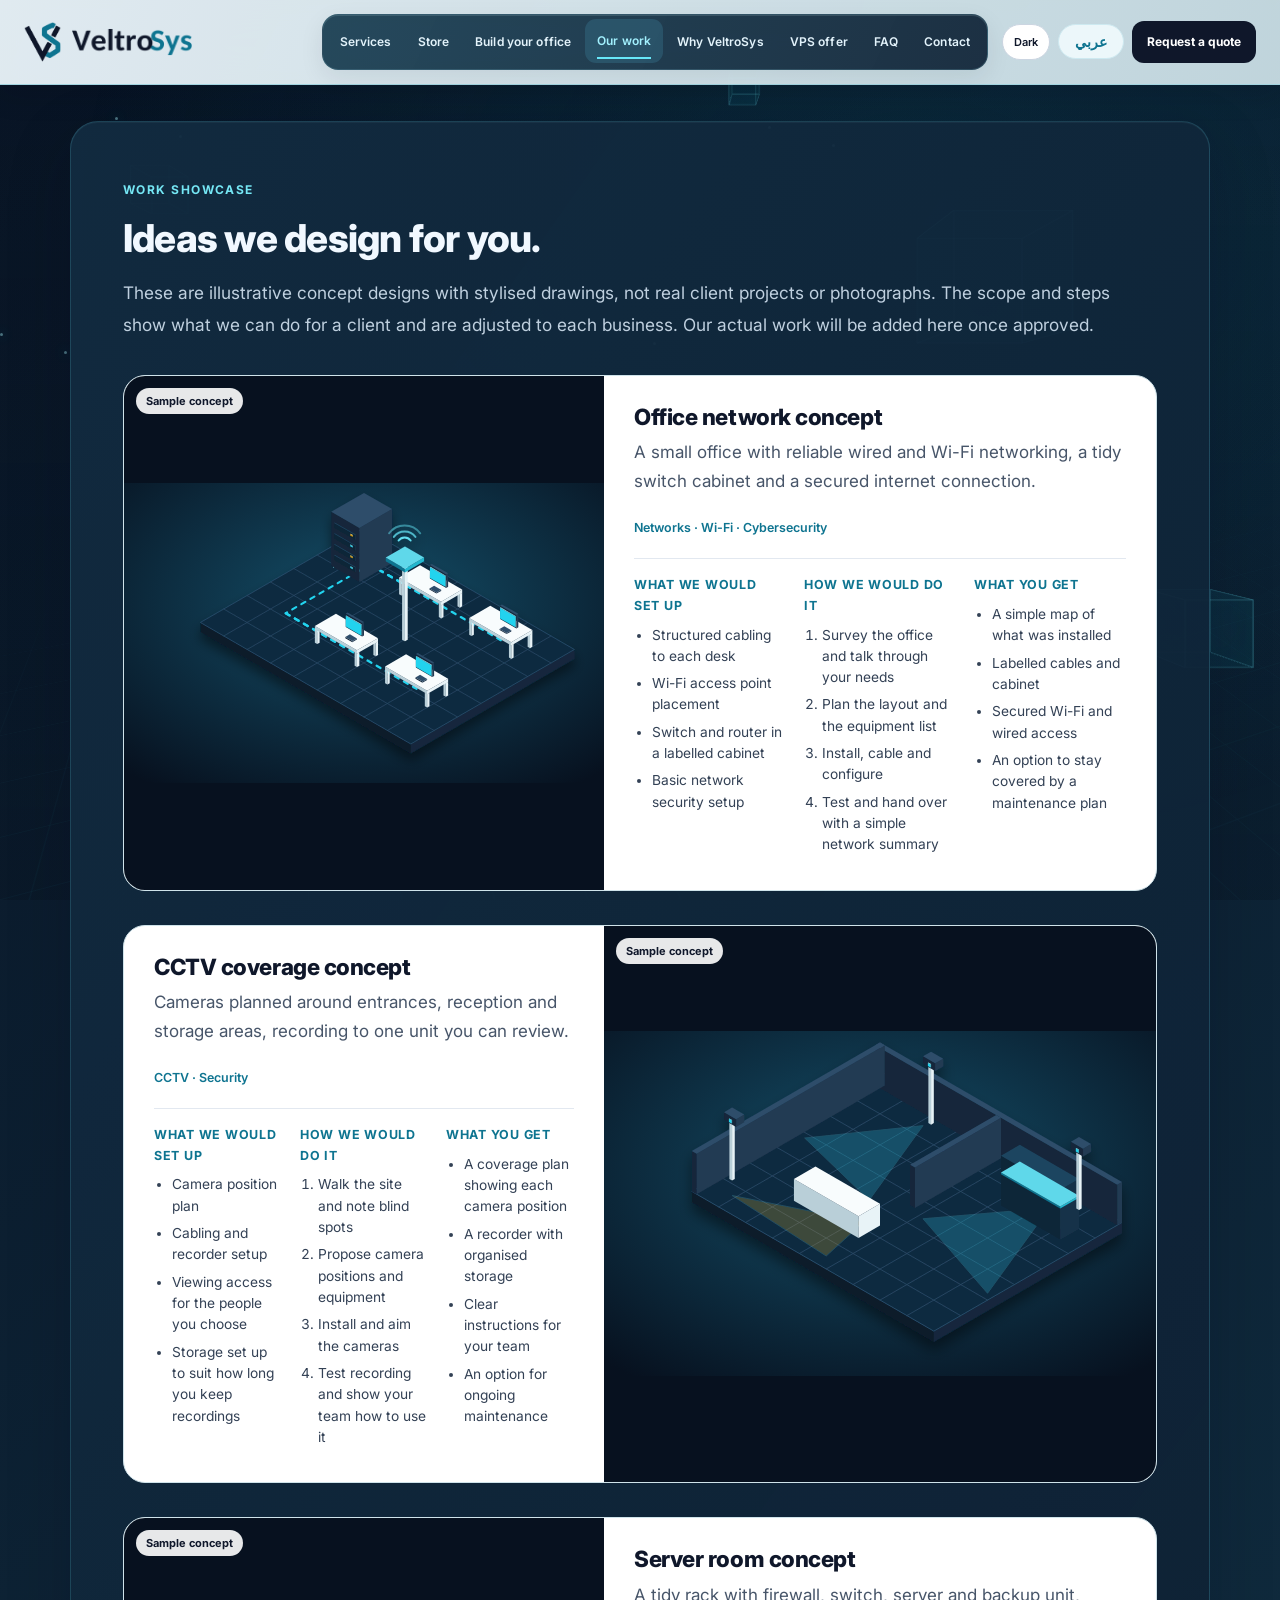
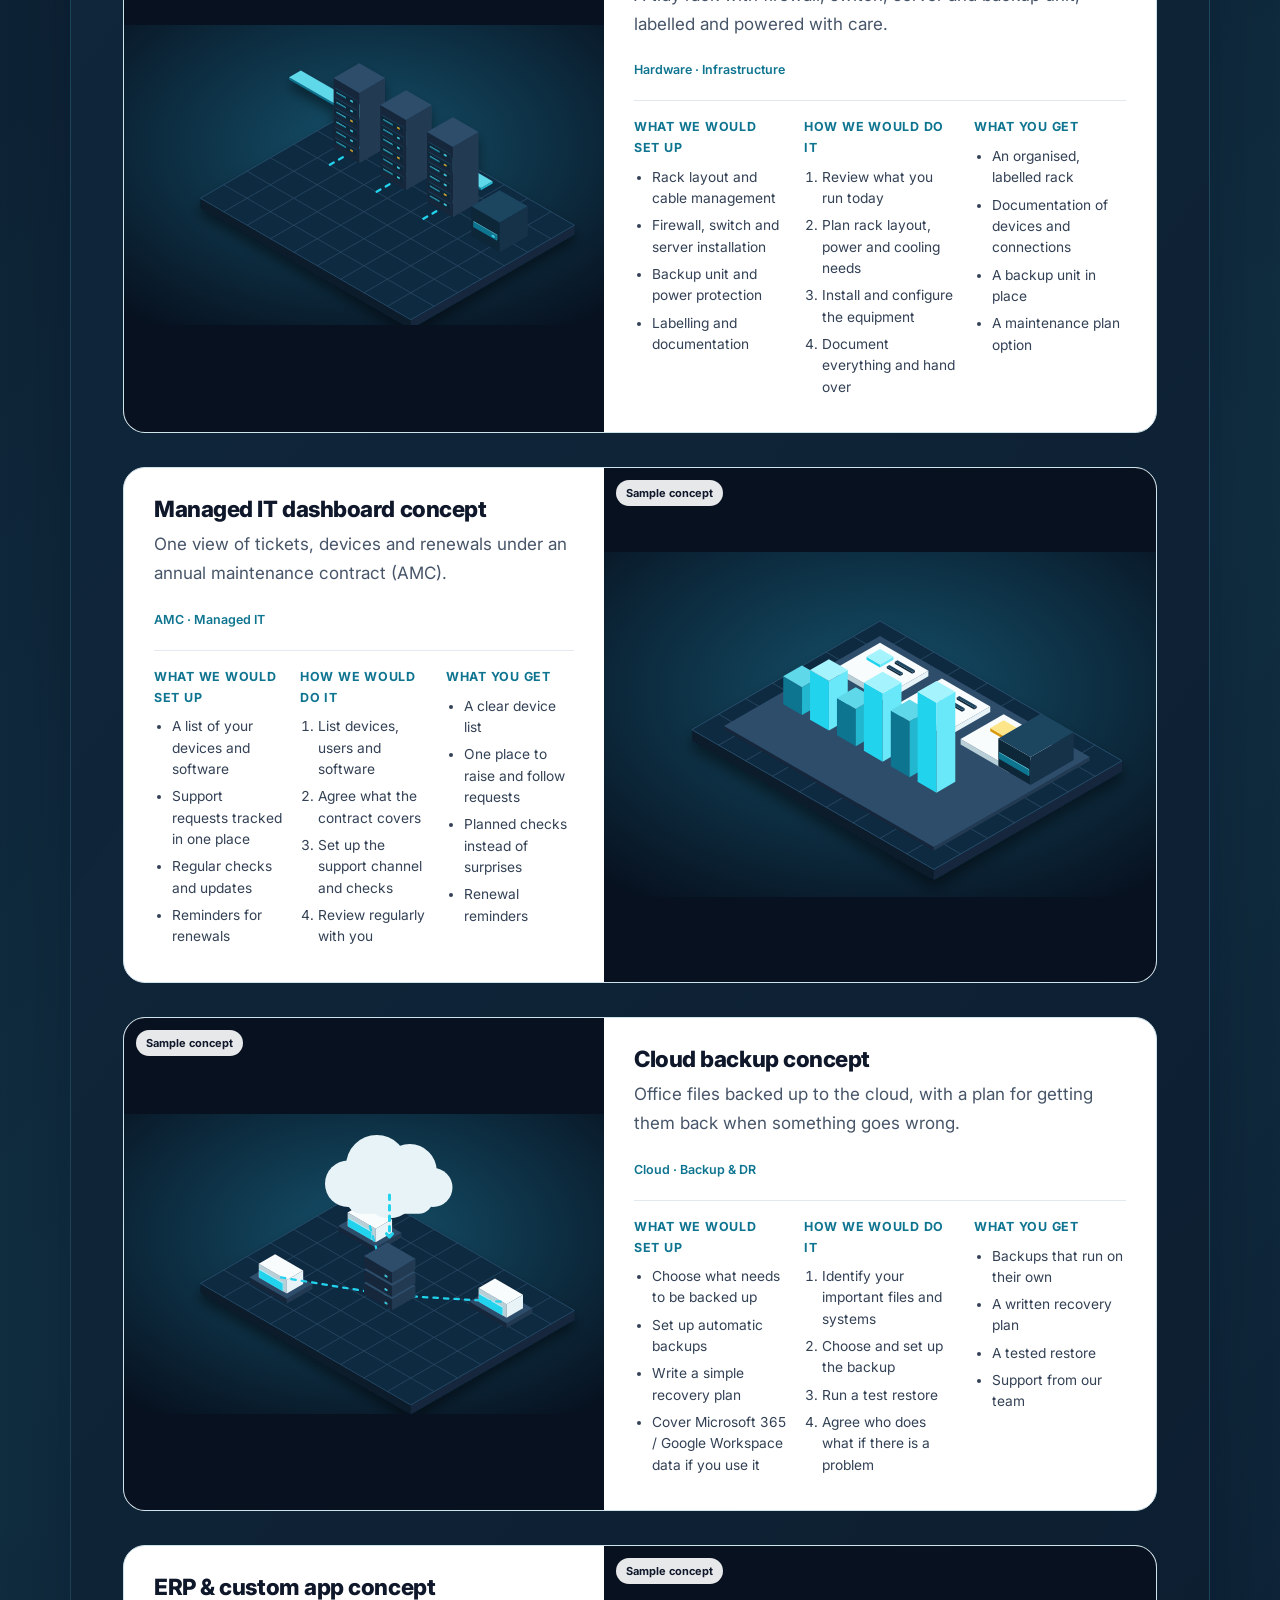
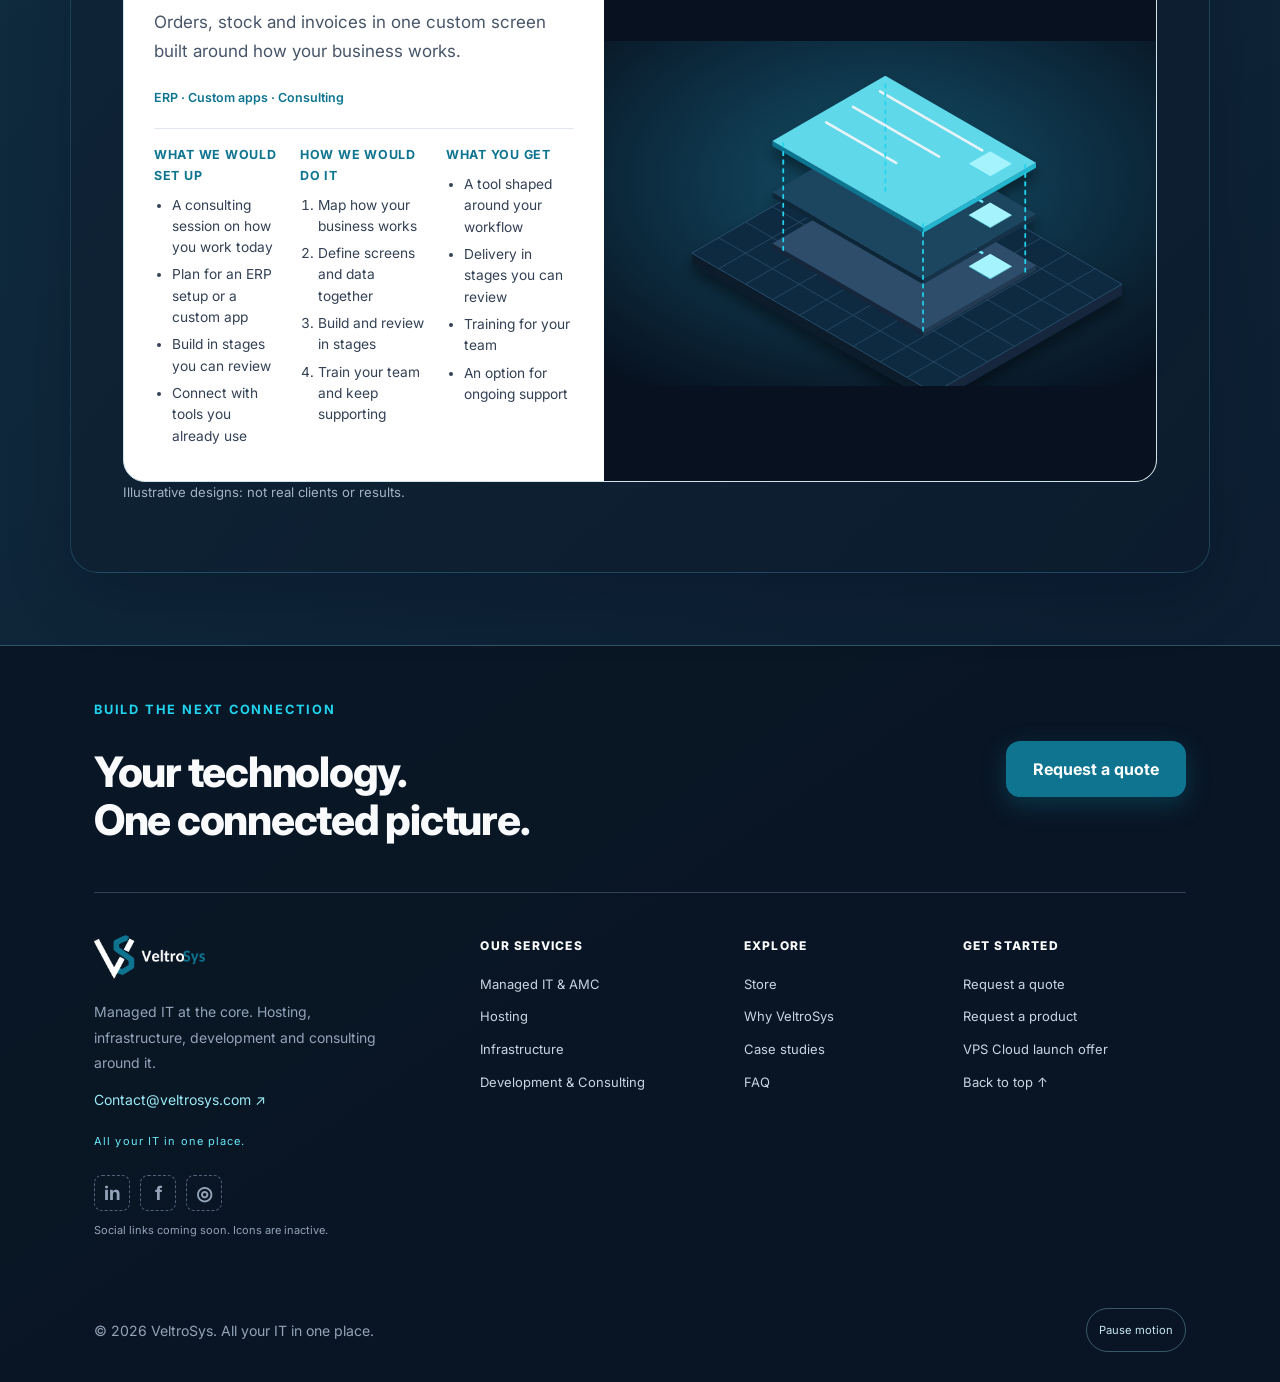
==== commit 91c0acd5: "Update fmt.Println message from 'Hello' to 'Goodbye'" ====
--- a/case-studies.html
+++ b/case-studies.html
@@ -24,6 +24,7 @@
 <a data-i18n="nav.services" href="services.html">Services</a>
 <a data-i18n="nav.store" href="store.html">Store</a>
 <a href="office.html" data-office-en="Build your office" data-office-ar="صمّم مكتبك">Build your office</a>
+<a data-i18n="nav.work" href="case-studies.html">Our work</a>
 <a data-i18n="nav.why" href="why.html">Why VeltroSys</a>
 <a data-i18n="nav.offer" href="offer.html">VPS offer</a>
 <a data-i18n="nav.faq" href="faq.html">FAQ</a>
@@ -40,8 +41,7 @@
 </div>
 </header>
 <main id="vxPage">
-<section class="vx-section vx-bg-soft" id="case-studies"><div class="vx-container vx-case-placeholder"><p class="vx-eyebrow" data-i18n="case.eyebrow">Case studies</p><h2 data-i18n="case.title">Real work. Real context.</h2><p class="vx-section-sub" data-i18n="case.note">This space is reserved for approved project stories. No client names, results or projects are published here yet.</p><div class="vx-case-steps" aria-hidden="true"><span data-i18n="case.challenge">The challenge</span><i>→</i><span data-i18n="case.approach">The approach</span><i>→</i><span data-i18n="case.result">The result</span></div></div></section>
-<section class="vx-section" id="showcase"><div class="vx-container"><p class="vx-eyebrow" data-i18n="show.eyebrow">Work showcase</p><h2 data-i18n="show.title">Ideas we design for you.</h2><p class="vx-section-sub" data-i18n="show.note">These are illustrative concept designs, not real client projects. Our actual work will be added here once approved.</p><div class="vx-show-grid"><article class="vx-show-card"><div class="vx-show-visual" aria-hidden="true"><svg viewBox="0 0 320 170" stroke="currentColor" stroke-width="3" stroke-linecap="round" stroke-linejoin="round" fill="currentColor" fill-opacity=".14"><circle cx="160" cy="40" r="16"/><rect x="40" y="110" width="30" height="20" rx="4"/><rect x="130" y="110" width="30" height="20" rx="4"/><rect x="220" y="110" width="30" height="20" rx="4"/><path d="M160 56V90M160 90H55V110M160 90H145V110M160 90H235V110" fill="none"/><path d="M135 30a35 35 0 0 1 50 0M143 38a22 22 0 0 1 34 0" fill="none"/></svg><span class="vx-show-badge" data-i18n="show.badge">Sample concept</span></div><div class="vx-show-body"><h3 data-i18n="show.net.t">Office network concept</h3><p data-i18n="show.net.d">Structured cabling, Wi-Fi and a secured switch cabinet for a small office.</p><span class="vx-show-tags" data-i18n="show.net.g">Networks · Wi-Fi</span></div></article><article class="vx-show-card"><div class="vx-show-visual" aria-hidden="true"><svg viewBox="0 0 320 170" stroke="currentColor" stroke-width="3" stroke-linecap="round" stroke-linejoin="round" fill="currentColor" fill-opacity=".14"><rect x="30" y="30" width="260" height="110" rx="6" fill="none"/><path d="M30 90H120V140M200 30V70H290" fill="none"/><circle cx="60" cy="50" r="7"/><path d="M60 50L110 30M60 50L110 78" fill="none" stroke-dasharray="4 4"/><circle cx="250" cy="110" r="7"/><path d="M250 110L205 90M250 110L205 135" fill="none" stroke-dasharray="4 4"/></svg><span class="vx-show-badge" data-i18n="show.badge">Sample concept</span></div><div class="vx-show-body"><h3 data-i18n="show.cctv.t">CCTV coverage concept</h3><p data-i18n="show.cctv.d">Camera positions planned around entrances, reception and storage areas.</p><span class="vx-show-tags" data-i18n="show.cctv.g">CCTV · Security</span></div></article><article class="vx-show-card"><div class="vx-show-visual" aria-hidden="true"><svg viewBox="0 0 320 170" stroke="currentColor" stroke-width="3" stroke-linecap="round" stroke-linejoin="round" fill="currentColor" fill-opacity=".14"><rect x="105" y="20" width="110" height="130" rx="6" fill="none"/><rect x="115" y="32" width="90" height="18" rx="3"/><rect x="115" y="58" width="90" height="18" rx="3"/><rect x="115" y="84" width="90" height="26" rx="3"/><rect x="115" y="118" width="90" height="22" rx="3"/><circle cx="192" cy="41" r="2.5"/><circle cx="192" cy="67" r="2.5"/></svg><span class="vx-show-badge" data-i18n="show.badge">Sample concept</span></div><div class="vx-show-body"><h3 data-i18n="show.rack.t">Server room concept</h3><p data-i18n="show.rack.d">A tidy rack: firewall, switch, server and backup unit, labelled and powered.</p><span class="vx-show-tags" data-i18n="show.rack.g">Hardware · Infrastructure</span></div></article><article class="vx-show-card"><div class="vx-show-visual" aria-hidden="true"><svg viewBox="0 0 320 170" stroke="currentColor" stroke-width="3" stroke-linecap="round" stroke-linejoin="round" fill="currentColor" fill-opacity=".14"><rect x="30" y="25" width="260" height="120" rx="8" fill="none"/><rect x="45" y="40" width="70" height="30" rx="4"/><rect x="125" y="40" width="70" height="30" rx="4"/><rect x="205" y="40" width="70" height="30" rx="4"/><path d="M45 130L90 105L130 118L185 85L240 98L275 75" fill="none"/></svg><span class="vx-show-badge" data-i18n="show.badge">Sample concept</span></div><div class="vx-show-body"><h3 data-i18n="show.dash.t">Managed IT dashboard concept</h3><p data-i18n="show.dash.d">One view of tickets, devices and renewals under an annual maintenance plan.</p><span class="vx-show-tags" data-i18n="show.dash.g">AMC · Managed IT</span></div></article><article class="vx-show-card"><div class="vx-show-visual" aria-hidden="true"><svg viewBox="0 0 320 170" stroke="currentColor" stroke-width="3" stroke-linecap="round" stroke-linejoin="round" fill="currentColor" fill-opacity=".14"><path d="M95 105a28 28 0 0 1 4-55 40 40 0 0 1 76-8 32 32 0 0 1 30 63z" fill="none"/><path d="M160 125V80M143 95l17-17 17 17" fill="none"/><rect x="215" y="105" width="60" height="30" rx="5"/><rect x="45" y="105" width="60" height="30" rx="5"/></svg><span class="vx-show-badge" data-i18n="show.badge">Sample concept</span></div><div class="vx-show-body"><h3 data-i18n="show.cloud.t">Cloud backup concept</h3><p data-i18n="show.cloud.d">Office files backed up to the cloud with a recovery plan for bad days.</p><span class="vx-show-tags" data-i18n="show.cloud.g">Cloud · Backup & DR</span></div></article><article class="vx-show-card"><div class="vx-show-visual" aria-hidden="true"><svg viewBox="0 0 320 170" stroke="currentColor" stroke-width="3" stroke-linecap="round" stroke-linejoin="round" fill="currentColor" fill-opacity=".14"><rect x="30" y="25" width="260" height="120" rx="8" fill="none"/><path d="M30 50H290M90 50V145" fill="none"/><rect x="105" y="62" width="70" height="10" rx="3"/><rect x="105" y="82" width="110" height="10" rx="3"/><rect x="105" y="102" width="90" height="10" rx="3"/><rect x="45" y="62" width="30" height="10" rx="3"/><rect x="45" y="82" width="30" height="10" rx="3"/></svg><span class="vx-show-badge" data-i18n="show.badge">Sample concept</span></div><div class="vx-show-body"><h3 data-i18n="show.erp.t">ERP & custom app concept</h3><p data-i18n="show.erp.d">Orders, stock and invoices in one custom screen built around the business.</p><span class="vx-show-tags" data-i18n="show.erp.g">ERP · Custom apps</span></div></article></div><p class="vx-show-foot" data-i18n="show.foot">Illustrative designs: not real clients or results.</p></div></section>
+<section class="vx-section" id="showcase"><div class="vx-container"><p class="vx-eyebrow" data-i18n="show.eyebrow">Work showcase</p><h2 data-i18n="show.title">Ideas we design for you.</h2><p class="vx-section-sub" data-i18n="show.note">These are illustrative concept designs with stylised drawings, not real client projects or photographs. The scope and steps show what we can do for a client and are adjusted to each business. Our actual work will be added here once approved.</p><div class="vx-projs"><article class="vx-proj vx-sc"><div class="vx-proj-visual"><svg viewBox="0 0 640 400" role="img" aria-label="Office network" class="vx-iso" aria-hidden="true" focusable="false"><defs><radialGradient id="bgOff" cx="50%" cy="40%" r="75%"><stop offset="0" stop-color="#14506a"/><stop offset="1" stop-color="#07111f"/></radialGradient><filter id="sh" x="-20%" y="-20%" width="140%" height="150%"><feDropShadow dx="0" dy="10" stdDeviation="8" flood-color="#000" flood-opacity=".45"/></filter></defs><rect width="640" height="400" fill="url(#bgOff)"/><g transform="translate(0,0)"><g filter="url(#sh)"><g opacity="1" ><polygon points="101.8,186.0 382.4,348.0 382.4,360.6 101.8,198.6" fill="#0b1b2b"/><polygon points="382.4,348.0 600.6,222.0 600.6,234.6 382.4,360.6" fill="#12283c"/><polygon points="320.0,60.0 600.6,222.0 382.4,348.0 101.8,186.0" fill="#18344d"/></g><polygon points="320.0,60.0 600.6,222.0 382.4,348.0 101.8,186.0" fill="#0e2a40" opacity="0.9" stroke="#2e5575" stroke-width="1"/><line x1="351.2" y1="78.0" x2="132.9" y2="204.0" stroke="#2a4a66" stroke-width="1" stroke-linecap="round"  /><line x1="382.4" y1="96.0" x2="164.1" y2="222.0" stroke="#2a4a66" stroke-width="1" stroke-linecap="round"  /><line x1="413.5" y1="114.0" x2="195.3" y2="240.0" stroke="#2a4a66" stroke-width="1" stroke-linecap="round"  /><line x1="444.7" y1="132.0" x2="226.5" y2="258.0" stroke="#2a4a66" stroke-width="1" stroke-linecap="round"  /><line x1="475.9" y1="150.0" x2="257.6" y2="276.0" stroke="#2a4a66" stroke-width="1" stroke-linecap="round"  /><line x1="507.1" y1="168.0" x2="288.8" y2="294.0" stroke="#2a4a66" stroke-width="1" stroke-linecap="round"  /><line x1="538.2" y1="186.0" x2="320.0" y2="312.0" stroke="#2a4a66" stroke-width="1" stroke-linecap="round"  /><line x1="569.4" y1="204.0" x2="351.2" y2="330.0" stroke="#2a4a66" stroke-width="1" stroke-linecap="round"  /><line x1="288.8" y1="78.0" x2="569.4" y2="240.0" stroke="#2a4a66" stroke-width="1" stroke-linecap="round"  /><line x1="257.6" y1="96.0" x2="538.2" y2="258.0" stroke="#2a4a66" stroke-width="1" stroke-linecap="round"  /><line x1="226.5" y1="114.0" x2="507.1" y2="276.0" stroke="#2a4a66" stroke-width="1" stroke-linecap="round"  /><line x1="195.3" y1="132.0" x2="475.9" y2="294.0" stroke="#2a4a66" stroke-width="1" stroke-linecap="round"  /><line x1="164.1" y1="150.0" x2="444.7" y2="312.0" stroke="#2a4a66" stroke-width="1" stroke-linecap="round"  /><line x1="132.9" y1="168.0" x2="413.5" y2="330.0" stroke="#2a4a66" stroke-width="1" stroke-linecap="round"  /><line x1="327.8" y1="108.8" x2="408.9" y2="155.6" stroke="#22d3ee" stroke-width="3" stroke-linecap="round" stroke-dasharray="6 8" class="vx-flow"/><line x1="327.8" y1="108.8" x2="502.4" y2="209.6" stroke="#22d3ee" stroke-width="3" stroke-linecap="round" stroke-dasharray="6 8" class="vx-flow"/><line x1="215.6" y1="173.6" x2="296.6" y2="220.4" stroke="#22d3ee" stroke-width="3" stroke-linecap="round" stroke-dasharray="6 8" class="vx-flow"/><line x1="215.6" y1="173.6" x2="390.1" y2="274.4" stroke="#22d3ee" stroke-width="3" stroke-linecap="round" stroke-dasharray="6 8" class="vx-flow"/><line x1="338.7" y1="102.5" x2="217.1" y2="172.7" stroke="#22d3ee" stroke-width="3" stroke-linecap="round" stroke-dasharray="6 8" class="vx-flow"/><g opacity="1" ><polygon points="276.4,38.4 313.8,60.0 313.8,132.0 276.4,110.4" fill="#14263a"/><polygon points="313.8,60.0 357.4,34.8 357.4,106.8 313.8,132.0" fill="#223a52"/><polygon points="320.0,13.2 357.4,34.8 313.8,60.0 276.4,38.4" fill="#2e4d6b"/></g><g opacity="1" ><polygon points="278.8,112.2 279.5,112.6 279.5,112.9 278.8,112.6" fill="#22d3ee"/><polygon points="279.5,112.6 280.1,112.2 280.1,112.6 279.5,112.9" fill="#67e8f9"/><polygon points="279.5,111.8 280.1,112.2 279.5,112.6 278.8,112.2" fill="#a5f3fc"/></g><g opacity="1" ><polygon points="280.1,96.4 308.2,112.6 308.2,119.0 280.1,102.8" fill="#0f2638"/><polygon points="308.2,112.6 309.1,112.0 309.1,118.5 308.2,119.0" fill="#16324a"/><polygon points="281.0,95.8 309.1,112.0 308.2,112.6 280.1,96.4" fill="#1d4560"/></g><g opacity="1" ><polygon points="301.6,111.3 304.7,113.1 304.7,114.9 301.6,113.1" fill="#22d3ee"/><polygon points="304.7,113.1 305.3,112.7 305.3,114.5 304.7,114.9" fill="#67e8f9"/><polygon points="302.2,110.9 305.3,112.7 304.7,113.1 301.6,111.3" fill="#a5f3fc"/></g><g opacity="1" ><polygon points="280.1,82.0 308.2,98.2 308.2,104.6 280.1,88.4" fill="#0f2638"/><polygon points="308.2,98.2 309.1,97.6 309.1,104.1 308.2,104.6" fill="#16324a"/><polygon points="281.0,81.4 309.1,97.6 308.2,98.2 280.1,82.0" fill="#1d4560"/></g><g opacity="1" ><polygon points="301.6,96.9 304.7,98.7 304.7,100.5 301.6,98.7" fill="#d99a0b"/><polygon points="304.7,98.7 305.3,98.3 305.3,100.1 304.7,100.5" fill="#fbbf24"/><polygon points="302.2,96.5 305.3,98.3 304.7,98.7 301.6,96.9" fill="#fde68a"/></g><g opacity="1" ><polygon points="280.1,67.6 308.2,83.8 308.2,90.2 280.1,74.0" fill="#0f2638"/><polygon points="308.2,83.8 309.1,83.2 309.1,89.7 308.2,90.2" fill="#16324a"/><polygon points="281.0,67.0 309.1,83.2 308.2,83.8 280.1,67.6" fill="#1d4560"/></g><g opacity="1" ><polygon points="301.6,82.5 304.7,84.3 304.7,86.1 301.6,84.3" fill="#22d3ee"/><polygon points="304.7,84.3 305.3,83.9 305.3,85.7 304.7,86.1" fill="#67e8f9"/><polygon points="302.2,82.1 305.3,83.9 304.7,84.3 301.6,82.5" fill="#a5f3fc"/></g><g opacity="1" ><polygon points="280.1,53.2 308.2,69.4 308.2,75.8 280.1,59.6" fill="#0f2638"/><polygon points="308.2,69.4 309.1,68.8 309.1,75.3 308.2,75.8" fill="#16324a"/><polygon points="281.0,52.6 309.1,68.8 308.2,69.4 280.1,53.2" fill="#1d4560"/></g><g opacity="1" ><polygon points="301.6,68.1 304.7,69.9 304.7,71.7 301.6,69.9" fill="#d99a0b"/><polygon points="304.7,69.9 305.3,69.5 305.3,71.3 304.7,71.7" fill="#fbbf24"/><polygon points="302.2,67.7 305.3,69.5 304.7,69.9 301.6,68.1" fill="#fde68a"/></g><g opacity="1" ><polygon points="391.7,115.8 394.8,117.6 394.8,135.6 391.7,133.8" fill="#b9cfd8"/><polygon points="394.8,117.6 397.9,115.8 397.9,133.8 394.8,135.6" fill="#e8f3f7"/><polygon points="394.8,114.0 397.9,115.8 394.8,117.6 391.7,115.8" fill="#f8fcfd"/></g><g opacity="1" ><polygon points="444.7,146.4 447.8,148.2 447.8,166.2 444.7,164.4" fill="#b9cfd8"/><polygon points="447.8,148.2 450.9,146.4 450.9,164.4 447.8,166.2" fill="#e8f3f7"/><polygon points="447.8,144.6 450.9,146.4 447.8,148.2 444.7,146.4" fill="#f8fcfd"/></g><g opacity="1" ><polygon points="366.8,130.2 369.9,132.0 369.9,150.0 366.8,148.2" fill="#b9cfd8"/><polygon points="369.9,132.0 373.0,130.2 373.0,148.2 369.9,150.0" fill="#e8f3f7"/><polygon points="369.9,128.4 373.0,130.2 369.9,132.0 366.8,130.2" fill="#f8fcfd"/></g><g opacity="1" ><polygon points="419.8,160.8 422.9,162.6 422.9,180.6 419.8,178.8" fill="#b9cfd8"/><polygon points="422.9,162.6 426.0,160.8 426.0,178.8 422.9,180.6" fill="#e8f3f7"/><polygon points="422.9,159.0 426.0,160.8 422.9,162.6 419.8,160.8" fill="#f8fcfd"/></g><g opacity="1" ><polygon points="366.8,125.9 422.9,158.3 422.9,162.6 366.8,130.2" fill="#b9cfd8"/><polygon points="422.9,158.3 450.9,142.1 450.9,146.4 422.9,162.6" fill="#e8f3f7"/><polygon points="394.8,109.7 450.9,142.1 422.9,158.3 366.8,125.9" fill="#f8fcfd"/></g><g opacity="1" ><polygon points="407.9,109.3 429.7,121.9 429.7,139.9 407.9,127.3" fill="#14263a"/><polygon points="429.7,121.9 432.2,120.5 432.2,138.5 429.7,139.9" fill="#223a52"/><polygon points="410.4,107.9 432.2,120.5 429.7,121.9 407.9,109.3" fill="#2e4d6b"/></g><g opacity="1" ><polygon points="407.9,112.2 428.5,124.1 428.5,138.5 407.9,126.6" fill="#22d3ee"/><polygon points="428.5,124.1 429.1,123.7 429.1,138.1 428.5,138.5" fill="#67e8f9"/><polygon points="408.5,111.8 429.1,123.7 428.5,124.1 407.9,112.2" fill="#a5f3fc"/></g><g opacity="1" ><polygon points="407.3,140.6 416.6,146.0 416.6,147.5 407.3,142.1" fill="#14263a"/><polygon points="416.6,146.0 422.9,142.4 422.9,143.9 416.6,147.5" fill="#223a52"/><polygon points="413.5,137.0 422.9,142.4 416.6,146.0 407.3,140.6" fill="#2e4d6b"/></g><g opacity="1" ><polygon points="485.2,169.8 488.4,171.6 488.4,189.6 485.2,187.8" fill="#b9cfd8"/><polygon points="488.4,171.6 491.5,169.8 491.5,187.8 488.4,189.6" fill="#e8f3f7"/><polygon points="488.4,168.0 491.5,169.8 488.4,171.6 485.2,169.8" fill="#f8fcfd"/></g><g opacity="1" ><polygon points="538.2,200.4 541.4,202.2 541.4,220.2 538.2,218.4" fill="#b9cfd8"/><polygon points="541.4,202.2 544.5,200.4 544.5,218.4 541.4,220.2" fill="#e8f3f7"/><polygon points="541.4,198.6 544.5,200.4 541.4,202.2 538.2,200.4" fill="#f8fcfd"/></g><g opacity="1" ><polygon points="460.3,184.2 463.4,186.0 463.4,204.0 460.3,202.2" fill="#b9cfd8"/><polygon points="463.4,186.0 466.5,184.2 466.5,202.2 463.4,204.0" fill="#e8f3f7"/><polygon points="463.4,182.4 466.5,184.2 463.4,186.0 460.3,184.2" fill="#f8fcfd"/></g><g opacity="1" ><polygon points="513.3,214.8 516.4,216.6 516.4,234.6 513.3,232.8" fill="#b9cfd8"/><polygon points="516.4,216.6 519.5,214.8 519.5,232.8 516.4,234.6" fill="#e8f3f7"/><polygon points="516.4,213.0 519.5,214.8 516.4,216.6 513.3,214.8" fill="#f8fcfd"/></g><g opacity="1" ><polygon points="460.3,179.9 516.4,212.3 516.4,216.6 460.3,184.2" fill="#b9cfd8"/><polygon points="516.4,212.3 544.5,196.1 544.5,200.4 516.4,216.6" fill="#e8f3f7"/><polygon points="488.4,163.7 544.5,196.1 516.4,212.3 460.3,179.9" fill="#f8fcfd"/></g><g opacity="1" ><polygon points="501.4,163.3 523.3,175.9 523.3,193.9 501.4,181.3" fill="#14263a"/><polygon points="523.3,175.9 525.8,174.5 525.8,192.5 523.3,193.9" fill="#223a52"/><polygon points="503.9,161.9 525.8,174.5 523.3,175.9 501.4,163.3" fill="#2e4d6b"/></g><g opacity="1" ><polygon points="501.4,166.2 522.0,178.1 522.0,192.5 501.4,180.6" fill="#22d3ee"/><polygon points="522.0,178.1 522.6,177.7 522.6,192.1 522.0,192.5" fill="#67e8f9"/><polygon points="502.1,165.8 522.6,177.7 522.0,178.1 501.4,166.2" fill="#a5f3fc"/></g><g opacity="1" ><polygon points="500.8,194.6 510.2,200.0 510.2,201.5 500.8,196.1" fill="#14263a"/><polygon points="510.2,200.0 516.4,196.4 516.4,197.9 510.2,201.5" fill="#223a52"/><polygon points="507.1,191.0 516.4,196.4 510.2,200.0 500.8,194.6" fill="#2e4d6b"/></g><g opacity="1" ><polygon points="279.5,180.6 282.6,182.4 282.6,200.4 279.5,198.6" fill="#b9cfd8"/><polygon points="282.6,182.4 285.7,180.6 285.7,198.6 282.6,200.4" fill="#e8f3f7"/><polygon points="282.6,178.8 285.7,180.6 282.6,182.4 279.5,180.6" fill="#f8fcfd"/></g><g opacity="1" ><polygon points="332.5,211.2 335.6,213.0 335.6,231.0 332.5,229.2" fill="#b9cfd8"/><polygon points="335.6,213.0 338.7,211.2 338.7,229.2 335.6,231.0" fill="#e8f3f7"/><polygon points="335.6,209.4 338.7,211.2 335.6,213.0 332.5,211.2" fill="#f8fcfd"/></g><g opacity="1" ><polygon points="254.5,195.0 257.6,196.8 257.6,214.8 254.5,213.0" fill="#b9cfd8"/><polygon points="257.6,196.8 260.8,195.0 260.8,213.0 257.6,214.8" fill="#e8f3f7"/><polygon points="257.6,193.2 260.8,195.0 257.6,196.8 254.5,195.0" fill="#f8fcfd"/></g><g opacity="1" ><polygon points="307.5,225.6 310.6,227.4 310.6,245.4 307.5,243.6" fill="#b9cfd8"/><polygon points="310.6,227.4 313.8,225.6 313.8,243.6 310.6,245.4" fill="#e8f3f7"/><polygon points="310.6,223.8 313.8,225.6 310.6,227.4 307.5,225.6" fill="#f8fcfd"/></g><g opacity="1" ><polygon points="254.5,190.7 310.6,223.1 310.6,227.4 254.5,195.0" fill="#b9cfd8"/><polygon points="310.6,223.1 338.7,206.9 338.7,211.2 310.6,227.4" fill="#e8f3f7"/><polygon points="282.6,174.5 338.7,206.9 310.6,223.1 254.5,190.7" fill="#f8fcfd"/></g><g opacity="1" ><polygon points="295.7,174.1 317.5,186.7 317.5,204.7 295.7,192.1" fill="#14263a"/><polygon points="317.5,186.7 320.0,185.3 320.0,203.3 317.5,204.7" fill="#223a52"/><polygon points="298.2,172.7 320.0,185.3 317.5,186.7 295.7,174.1" fill="#2e4d6b"/></g><g opacity="1" ><polygon points="295.7,177.0 316.3,188.9 316.3,203.3 295.7,191.4" fill="#22d3ee"/><polygon points="316.3,188.9 316.9,188.5 316.9,202.9 316.3,203.3" fill="#67e8f9"/><polygon points="296.3,176.6 316.9,188.5 316.3,188.9 295.7,177.0" fill="#a5f3fc"/></g><g opacity="1" ><polygon points="295.1,205.4 304.4,210.8 304.4,212.3 295.1,206.9" fill="#14263a"/><polygon points="304.4,210.8 310.6,207.2 310.6,208.7 304.4,212.3" fill="#223a52"/><polygon points="301.3,201.8 310.6,207.2 304.4,210.8 295.1,205.4" fill="#2e4d6b"/></g><g opacity="1" ><polygon points="373.0,234.6 376.1,236.4 376.1,254.4 373.0,252.6" fill="#b9cfd8"/><polygon points="376.1,236.4 379.2,234.6 379.2,252.6 376.1,254.4" fill="#e8f3f7"/><polygon points="376.1,232.8 379.2,234.6 376.1,236.4 373.0,234.6" fill="#f8fcfd"/></g><g opacity="1" ><polygon points="426.0,265.2 429.1,267.0 429.1,285.0 426.0,283.2" fill="#b9cfd8"/><polygon points="429.1,267.0 432.2,265.2 432.2,283.2 429.1,285.0" fill="#e8f3f7"/><polygon points="429.1,263.4 432.2,265.2 429.1,267.0 426.0,265.2" fill="#f8fcfd"/></g><g opacity="1" ><polygon points="348.1,249.0 351.2,250.8 351.2,268.8 348.1,267.0" fill="#b9cfd8"/><polygon points="351.2,250.8 354.3,249.0 354.3,267.0 351.2,268.8" fill="#e8f3f7"/><polygon points="351.2,247.2 354.3,249.0 351.2,250.8 348.1,249.0" fill="#f8fcfd"/></g><g opacity="1" ><polygon points="401.1,279.6 404.2,281.4 404.2,299.4 401.1,297.6" fill="#b9cfd8"/><polygon points="404.2,281.4 407.3,279.6 407.3,297.6 404.2,299.4" fill="#e8f3f7"/><polygon points="404.2,277.8 407.3,279.6 404.2,281.4 401.1,279.6" fill="#f8fcfd"/></g><g opacity="1" ><polygon points="348.1,244.7 404.2,277.1 404.2,281.4 348.1,249.0" fill="#b9cfd8"/><polygon points="404.2,277.1 432.2,260.9 432.2,265.2 404.2,281.4" fill="#e8f3f7"/><polygon points="376.1,228.5 432.2,260.9 404.2,277.1 348.1,244.7" fill="#f8fcfd"/></g><g opacity="1" ><polygon points="389.2,228.1 411.0,240.7 411.0,258.7 389.2,246.1" fill="#14263a"/><polygon points="411.0,240.7 413.5,239.3 413.5,257.3 411.0,258.7" fill="#223a52"/><polygon points="391.7,226.7 413.5,239.3 411.0,240.7 389.2,228.1" fill="#2e4d6b"/></g><g opacity="1" ><polygon points="389.2,231.0 409.8,242.9 409.8,257.3 389.2,245.4" fill="#22d3ee"/><polygon points="409.8,242.9 410.4,242.5 410.4,256.9 409.8,257.3" fill="#67e8f9"/><polygon points="389.8,230.6 410.4,242.5 409.8,242.9 389.2,231.0" fill="#a5f3fc"/></g><g opacity="1" ><polygon points="388.6,259.4 397.9,264.8 397.9,266.3 388.6,260.9" fill="#14263a"/><polygon points="397.9,264.8 404.2,261.2 404.2,262.7 397.9,266.3" fill="#223a52"/><polygon points="394.8,255.8 404.2,261.2 397.9,264.8 388.6,259.4" fill="#2e4d6b"/></g><g opacity="1" ><polygon points="370.8,104.5 374.6,106.6 374.6,211.0 370.8,208.9" fill="#b9cfd8"/><polygon points="374.6,106.6 378.3,104.5 378.3,208.9 374.6,211.0" fill="#e8f3f7"/><polygon points="374.6,102.3 378.3,104.5 374.6,106.6 370.8,104.5" fill="#f8fcfd"/></g><g opacity="1" ><polygon points="349.0,99.4 374.6,114.2 374.6,119.2 349.0,104.5" fill="#0e7490"/><polygon points="374.6,114.2 400.1,99.4 400.1,104.5 374.6,119.2" fill="#22b7ce"/><polygon points="374.6,84.7 400.1,99.4 374.6,114.2 349.0,99.4" fill="#5fd8ea"/></g><path d="M366.2 76.7 A10 10 0 0 1 382.2 76.7" fill="none" stroke="#67e8f9" stroke-width="2.5" stroke-linecap="round" opacity="0.95"/><path d="M359.8 71.9 A18 18 0 0 1 388.6 71.9" fill="none" stroke="#67e8f9" stroke-width="2.5" stroke-linecap="round" opacity="0.70"/><path d="M353.4 67.1 A26 26 0 0 1 395.0 67.1" fill="none" stroke="#67e8f9" stroke-width="2.5" stroke-linecap="round" opacity="0.45"/></g></g></svg><span class="vx-show-badge" data-i18n="show.badge">Sample concept</span></div><div class="vx-proj-body"><h3 data-i18n="proj.net.t">Office network concept</h3><p class="vx-proj-sum" data-i18n="proj.net.s">A small office with reliable wired and Wi-Fi networking, a tidy switch cabinet and a secured internet connection.</p><span class="vx-show-tags" data-i18n="proj.net.g">Networks · Wi-Fi · Cybersecurity</span><div class="vx-proj-cols"><div><h4 data-i18n="proj.h.scope">What we would set up</h4><ul><li data-i18n="proj.net.scope.0">Structured cabling to each desk</li><li data-i18n="proj.net.scope.1">Wi-Fi access point placement</li><li data-i18n="proj.net.scope.2">Switch and router in a labelled cabinet</li><li data-i18n="proj.net.scope.3">Basic network security setup</li></ul></div><div><h4 data-i18n="proj.h.steps">How we would do it</h4><ol><li data-i18n="proj.net.step.0">Survey the office and talk through your needs</li><li data-i18n="proj.net.step.1">Plan the layout and the equipment list</li><li data-i18n="proj.net.step.2">Install, cable and configure</li><li data-i18n="proj.net.step.3">Test and hand over with a simple network summary</li></ol></div><div><h4 data-i18n="proj.h.gets">What you get</h4><ul><li data-i18n="proj.net.get.0">A simple map of what was installed</li><li data-i18n="proj.net.get.1">Labelled cables and cabinet</li><li data-i18n="proj.net.get.2">Secured Wi-Fi and wired access</li><li data-i18n="proj.net.get.3">An option to stay covered by a maintenance plan</li></ul></div></div></div></article><article class="vx-proj vx-proj-flip vx-sc"><div class="vx-proj-visual"><svg viewBox="0 0 640 400" role="img" aria-label="CCTV coverage" class="vx-iso" aria-hidden="true" focusable="false"><defs><radialGradient id="bgCCT" cx="50%" cy="40%" r="75%"><stop offset="0" stop-color="#14506a"/><stop offset="1" stop-color="#07111f"/></radialGradient><filter id="sh" x="-20%" y="-20%" width="140%" height="150%"><feDropShadow dx="0" dy="10" stdDeviation="8" flood-color="#000" flood-opacity=".45"/></filter></defs><rect width="640" height="400" fill="url(#bgCCT)"/><g transform="translate(0,0)"><g filter="url(#sh)"><g opacity="1" ><polygon points="101.8,186.0 382.4,348.0 382.4,360.6 101.8,198.6" fill="#0b1b2b"/><polygon points="382.4,348.0 600.6,222.0 600.6,234.6 382.4,360.6" fill="#12283c"/><polygon points="320.0,60.0 600.6,222.0 382.4,348.0 101.8,186.0" fill="#18344d"/></g><polygon points="320.0,60.0 600.6,222.0 382.4,348.0 101.8,186.0" fill="#0e2a40" opacity="0.9" stroke="#2e5575" stroke-width="1"/><line x1="351.2" y1="78.0" x2="132.9" y2="204.0" stroke="#2a4a66" stroke-width="1" stroke-linecap="round"  /><line x1="382.4" y1="96.0" x2="164.1" y2="222.0" stroke="#2a4a66" stroke-width="1" stroke-linecap="round"  /><line x1="413.5" y1="114.0" x2="195.3" y2="240.0" stroke="#2a4a66" stroke-width="1" stroke-linecap="round"  /><line x1="444.7" y1="132.0" x2="226.5" y2="258.0" stroke="#2a4a66" stroke-width="1" stroke-linecap="round"  /><line x1="475.9" y1="150.0" x2="257.6" y2="276.0" stroke="#2a4a66" stroke-width="1" stroke-linecap="round"  /><line x1="507.1" y1="168.0" x2="288.8" y2="294.0" stroke="#2a4a66" stroke-width="1" stroke-linecap="round"  /><line x1="538.2" y1="186.0" x2="320.0" y2="312.0" stroke="#2a4a66" stroke-width="1" stroke-linecap="round"  /><line x1="569.4" y1="204.0" x2="351.2" y2="330.0" stroke="#2a4a66" stroke-width="1" stroke-linecap="round"  /><line x1="288.8" y1="78.0" x2="569.4" y2="240.0" stroke="#2a4a66" stroke-width="1" stroke-linecap="round"  /><line x1="257.6" y1="96.0" x2="538.2" y2="258.0" stroke="#2a4a66" stroke-width="1" stroke-linecap="round"  /><line x1="226.5" y1="114.0" x2="507.1" y2="276.0" stroke="#2a4a66" stroke-width="1" stroke-linecap="round"  /><line x1="195.3" y1="132.0" x2="475.9" y2="294.0" stroke="#2a4a66" stroke-width="1" stroke-linecap="round"  /><line x1="164.1" y1="150.0" x2="444.7" y2="312.0" stroke="#2a4a66" stroke-width="1" stroke-linecap="round"  /><line x1="132.9" y1="168.0" x2="413.5" y2="330.0" stroke="#2a4a66" stroke-width="1" stroke-linecap="round"  /><g opacity="1" ><polygon points="314.4,16.4 595.0,178.4 595.0,225.2 314.4,63.2" fill="#14263a"/><polygon points="595.0,178.4 600.6,175.2 600.6,222.0 595.0,225.2" fill="#223a52"/><polygon points="320.0,13.2 600.6,175.2 595.0,178.4 314.4,16.4" fill="#2e4d6b"/></g><g opacity="1" ><polygon points="101.8,139.2 107.4,142.4 107.4,189.2 101.8,186.0" fill="#14263a"/><polygon points="107.4,142.4 325.6,16.4 325.6,63.2 107.4,189.2" fill="#223a52"/><polygon points="320.0,13.2 325.6,16.4 107.4,142.4 101.8,139.2" fill="#2e4d6b"/></g><g opacity="1" ><polygon points="354.9,155.0 360.5,158.3 360.5,205.1 354.9,201.8" fill="#14263a"/><polygon points="360.5,158.3 460.3,100.7 460.3,147.5 360.5,205.1" fill="#223a52"/><polygon points="454.7,97.4 460.3,100.7 360.5,158.3 354.9,155.0" fill="#2e4d6b"/></g><polygon points="369.9,109.7 232.7,124.1 307.5,196.1" fill="#22d3ee" opacity="0.22" stroke="#67e8f9" stroke-width="1"/><polygon points="516.4,205.1 444.7,304.1 369.9,217.7" fill="#22d3ee" opacity="0.22" stroke="#67e8f9" stroke-width="1"/><polygon points="148.5,190.7 301.3,221.3 257.6,260.9" fill="#fbbf24" opacity="0.2" stroke="#67e8f9" stroke-width="1"/><g opacity="1" ><polygon points="220.2,171.6 295.1,214.8 295.1,240.0 220.2,196.8" fill="#b9cfd8"/><polygon points="295.1,214.8 320.0,200.4 320.0,225.6 295.1,240.0" fill="#e8f3f7"/><polygon points="245.2,157.2 320.0,200.4 295.1,214.8 220.2,171.6" fill="#f8fcfd"/></g><g opacity="1" ><polygon points="460.3,144.6 528.9,184.2 528.9,241.8 460.3,202.2" fill="#0f2638"/><polygon points="528.9,184.2 550.7,171.6 550.7,229.2 528.9,241.8" fill="#16324a"/><polygon points="482.1,132.0 550.7,171.6 528.9,184.2 460.3,144.6" fill="#1d4560"/></g><g opacity="1" ><polygon points="460.3,164.0 528.9,203.6 528.9,205.8 460.3,166.2" fill="#0e7490"/><polygon points="528.9,203.6 550.7,191.0 550.7,193.2 528.9,205.8" fill="#22b7ce"/><polygon points="482.1,151.4 550.7,191.0 528.9,203.6 460.3,164.0" fill="#5fd8ea"/></g><g opacity="1" ><polygon points="376.1,38.4 379.2,40.2 379.2,108.6 376.1,106.8" fill="#b9cfd8"/><polygon points="379.2,40.2 382.4,38.4 382.4,106.8 379.2,108.6" fill="#e8f3f7"/><polygon points="379.2,36.6 382.4,38.4 379.2,40.2 376.1,38.4" fill="#f8fcfd"/></g><g opacity="1" ><polygon points="369.9,29.4 383.9,37.5 383.9,46.5 369.9,38.4" fill="#14263a"/><polygon points="383.9,37.5 393.3,32.1 393.3,41.1 383.9,46.5" fill="#223a52"/><polygon points="379.2,24.0 393.3,32.1 383.9,37.5 369.9,29.4" fill="#2e4d6b"/></g><g opacity="1" ><polygon points="375.5,37.0 378.6,38.8 378.6,42.4 375.5,40.6" fill="#22d3ee"/><polygon points="378.6,38.8 379.2,38.4 379.2,42.0 378.6,42.4" fill="#67e8f9"/><polygon points="376.1,36.6 379.2,38.4 378.6,38.8 375.5,37.0" fill="#a5f3fc"/></g><g opacity="1" ><polygon points="547.6,137.4 550.7,139.2 550.7,207.6 547.6,205.8" fill="#b9cfd8"/><polygon points="550.7,139.2 553.8,137.4 553.8,205.8 550.7,207.6" fill="#e8f3f7"/><polygon points="550.7,135.6 553.8,137.4 550.7,139.2 547.6,137.4" fill="#f8fcfd"/></g><g opacity="1" ><polygon points="541.4,128.4 555.4,136.5 555.4,145.5 541.4,137.4" fill="#14263a"/><polygon points="555.4,136.5 564.7,131.1 564.7,140.1 555.4,145.5" fill="#223a52"/><polygon points="550.7,123.0 564.7,131.1 555.4,136.5 541.4,128.4" fill="#2e4d6b"/></g><g opacity="1" ><polygon points="547.0,136.0 550.1,137.8 550.1,141.4 547.0,139.6" fill="#22d3ee"/><polygon points="550.1,137.8 550.7,137.4 550.7,141.0 550.1,141.4" fill="#67e8f9"/><polygon points="547.6,135.6 550.7,137.4 550.1,137.8 547.0,136.0" fill="#a5f3fc"/></g><g opacity="1" ><polygon points="145.4,103.2 148.5,105.0 148.5,173.4 145.4,171.6" fill="#b9cfd8"/><polygon points="148.5,105.0 151.6,103.2 151.6,171.6 148.5,173.4" fill="#e8f3f7"/><polygon points="148.5,101.4 151.6,103.2 148.5,105.0 145.4,103.2" fill="#f8fcfd"/></g><g opacity="1" ><polygon points="139.2,94.2 153.2,102.3 153.2,111.3 139.2,103.2" fill="#14263a"/><polygon points="153.2,102.3 162.6,96.9 162.6,105.9 153.2,111.3" fill="#223a52"/><polygon points="148.5,88.8 162.6,96.9 153.2,102.3 139.2,94.2" fill="#2e4d6b"/></g><g opacity="1" ><polygon points="144.8,101.8 147.9,103.6 147.9,107.2 144.8,105.4" fill="#22d3ee"/><polygon points="147.9,103.6 148.5,103.2 148.5,106.8 147.9,107.2" fill="#67e8f9"/><polygon points="145.4,101.4 148.5,103.2 147.9,103.6 144.8,101.8" fill="#a5f3fc"/></g></g></g></svg><span class="vx-show-badge" data-i18n="show.badge">Sample concept</span></div><div class="vx-proj-body"><h3 data-i18n="proj.cctv.t">CCTV coverage concept</h3><p class="vx-proj-sum" data-i18n="proj.cctv.s">Cameras planned around entrances, reception and storage areas, recording to one unit you can review.</p><span class="vx-show-tags" data-i18n="proj.cctv.g">CCTV · Security</span><div class="vx-proj-cols"><div><h4 data-i18n="proj.h.scope">What we would set up</h4><ul><li data-i18n="proj.cctv.scope.0">Camera position plan</li><li data-i18n="proj.cctv.scope.1">Cabling and recorder setup</li><li data-i18n="proj.cctv.scope.2">Viewing access for the people you choose</li><li data-i18n="proj.cctv.scope.3">Storage set up to suit how long you keep recordings</li></ul></div><div><h4 data-i18n="proj.h.steps">How we would do it</h4><ol><li data-i18n="proj.cctv.step.0">Walk the site and note blind spots</li><li data-i18n="proj.cctv.step.1">Propose camera positions and equipment</li><li data-i18n="proj.cctv.step.2">Install and aim the cameras</li><li data-i18n="proj.cctv.step.3">Test recording and show your team how to use it</li></ol></div><div><h4 data-i18n="proj.h.gets">What you get</h4><ul><li data-i18n="proj.cctv.get.0">A coverage plan showing each camera position</li><li data-i18n="proj.cctv.get.1">A recorder with organised storage</li><li data-i18n="proj.cctv.get.2">Clear instructions for your team</li><li data-i18n="proj.cctv.get.3">An option for ongoing maintenance</li></ul></div></div></div></article><article class="vx-proj vx-sc"><div class="vx-proj-visual"><svg viewBox="0 0 640 400" role="img" aria-label="Server room" class="vx-iso" aria-hidden="true" focusable="false"><defs><radialGradient id="bgSer" cx="50%" cy="40%" r="75%"><stop offset="0" stop-color="#14506a"/><stop offset="1" stop-color="#07111f"/></radialGradient><filter id="sh" x="-20%" y="-20%" width="140%" height="150%"><feDropShadow dx="0" dy="10" stdDeviation="8" flood-color="#000" flood-opacity=".45"/></filter></defs><rect width="640" height="400" fill="url(#bgSer)"/><g transform="translate(0,45)"><g filter="url(#sh)"><g opacity="1" ><polygon points="101.8,186.0 382.4,348.0 382.4,360.6 101.8,198.6" fill="#0b1b2b"/><polygon points="382.4,348.0 600.6,222.0 600.6,234.6 382.4,360.6" fill="#12283c"/><polygon points="320.0,60.0 600.6,222.0 382.4,348.0 101.8,186.0" fill="#18344d"/></g><polygon points="320.0,60.0 600.6,222.0 382.4,348.0 101.8,186.0" fill="#0e2a40" opacity="0.9" stroke="#2e5575" stroke-width="1"/><line x1="351.2" y1="78.0" x2="132.9" y2="204.0" stroke="#2a4a66" stroke-width="1" stroke-linecap="round"  /><line x1="382.4" y1="96.0" x2="164.1" y2="222.0" stroke="#2a4a66" stroke-width="1" stroke-linecap="round"  /><line x1="413.5" y1="114.0" x2="195.3" y2="240.0" stroke="#2a4a66" stroke-width="1" stroke-linecap="round"  /><line x1="444.7" y1="132.0" x2="226.5" y2="258.0" stroke="#2a4a66" stroke-width="1" stroke-linecap="round"  /><line x1="475.9" y1="150.0" x2="257.6" y2="276.0" stroke="#2a4a66" stroke-width="1" stroke-linecap="round"  /><line x1="507.1" y1="168.0" x2="288.8" y2="294.0" stroke="#2a4a66" stroke-width="1" stroke-linecap="round"  /><line x1="538.2" y1="186.0" x2="320.0" y2="312.0" stroke="#2a4a66" stroke-width="1" stroke-linecap="round"  /><line x1="569.4" y1="204.0" x2="351.2" y2="330.0" stroke="#2a4a66" stroke-width="1" stroke-linecap="round"  /><line x1="288.8" y1="78.0" x2="569.4" y2="240.0" stroke="#2a4a66" stroke-width="1" stroke-linecap="round"  /><line x1="257.6" y1="96.0" x2="538.2" y2="258.0" stroke="#2a4a66" stroke-width="1" stroke-linecap="round"  /><line x1="226.5" y1="114.0" x2="507.1" y2="276.0" stroke="#2a4a66" stroke-width="1" stroke-linecap="round"  /><line x1="195.3" y1="132.0" x2="475.9" y2="294.0" stroke="#2a4a66" stroke-width="1" stroke-linecap="round"  /><line x1="164.1" y1="150.0" x2="444.7" y2="312.0" stroke="#2a4a66" stroke-width="1" stroke-linecap="round"  /><line x1="132.9" y1="168.0" x2="413.5" y2="330.0" stroke="#2a4a66" stroke-width="1" stroke-linecap="round"  /><g opacity="1" ><polygon points="220.2,24.7 475.9,172.3 475.9,175.2 220.2,27.6" fill="#0e7490"/><polygon points="475.9,172.3 491.5,163.3 491.5,166.2 475.9,175.2" fill="#22b7ce"/><polygon points="235.8,15.7 491.5,163.3 475.9,172.3 220.2,24.7" fill="#5fd8ea"/></g><line x1="340.3" y1="103.4" x2="271.7" y2="143.0" stroke="#22d3ee" stroke-width="3" stroke-linecap="round" stroke-dasharray="6 8" class="vx-flow"/><line x1="402.6" y1="139.4" x2="334.0" y2="179.0" stroke="#22d3ee" stroke-width="3" stroke-linecap="round" stroke-dasharray="6 8" class="vx-flow"/><line x1="465.0" y1="175.4" x2="396.4" y2="215.0" stroke="#22d3ee" stroke-width="3" stroke-linecap="round" stroke-dasharray="6 8" class="vx-flow"/><g opacity="1" ><polygon points="279.5,25.8 313.8,45.6 313.8,139.2 279.5,119.4" fill="#14263a"/><polygon points="313.8,45.6 348.1,25.8 348.1,119.4 313.8,139.2" fill="#223a52"/><polygon points="313.8,6.0 348.1,25.8 313.8,45.6 279.5,25.8" fill="#2e4d6b"/></g><g opacity="1" ><polygon points="281.0,105.2 310.3,122.1 310.3,129.3 281.0,112.4" fill="#0f2638"/><polygon points="310.3,122.1 311.3,121.6 311.3,128.8 310.3,129.3" fill="#16324a"/><polygon points="282.0,104.6 311.3,121.6 310.3,122.1 281.0,105.2" fill="#1d4560"/></g><g opacity="1" ><polygon points="301.6,121.0 304.7,122.8 304.7,124.6 301.6,122.8" fill="#d99a0b"/><polygon points="304.7,122.8 305.3,122.5 305.3,124.3 304.7,124.6" fill="#fbbf24"/><polygon points="302.2,120.7 305.3,122.5 304.7,122.8 301.6,121.0" fill="#fde68a"/></g><g opacity="1" ><polygon points="282.9,110.6 295.4,117.8 295.4,119.2 282.9,112.0" fill="#0e7490"/><polygon points="295.4,117.8 296.0,117.4 296.0,118.9 295.4,119.2" fill="#22b7ce"/><polygon points="283.5,110.2 296.0,117.4 295.4,117.8 282.9,110.6" fill="#5fd8ea"/></g><g opacity="1" ><polygon points="281.0,92.0 310.3,108.9 310.3,116.1 281.0,99.2" fill="#0f2638"/><polygon points="310.3,108.9 311.3,108.4 311.3,115.6 310.3,116.1" fill="#16324a"/><polygon points="282.0,91.4 311.3,108.4 310.3,108.9 281.0,92.0" fill="#1d4560"/></g><g opacity="1" ><polygon points="301.6,107.8 304.7,109.6 304.7,111.4 301.6,109.6" fill="#22d3ee"/><polygon points="304.7,109.6 305.3,109.3 305.3,111.1 304.7,111.4" fill="#67e8f9"/><polygon points="302.2,107.5 305.3,109.3 304.7,109.6 301.6,107.8" fill="#a5f3fc"/></g><g opacity="1" ><polygon points="282.9,97.4 295.4,104.6 295.4,106.0 282.9,98.8" fill="#0e7490"/><polygon points="295.4,104.6 296.0,104.2 296.0,105.7 295.4,106.0" fill="#22b7ce"/><polygon points="283.5,97.0 296.0,104.2 295.4,104.6 282.9,97.4" fill="#5fd8ea"/></g><g opacity="1" ><polygon points="281.0,78.8 310.3,95.7 310.3,102.9 281.0,86.0" fill="#0f2638"/><polygon points="310.3,95.7 311.3,95.2 311.3,102.4 310.3,102.9" fill="#16324a"/><polygon points="282.0,78.2 311.3,95.2 310.3,95.7 281.0,78.8" fill="#1d4560"/></g><g opacity="1" ><polygon points="301.6,94.6 304.7,96.4 304.7,98.2 301.6,96.4" fill="#22d3ee"/><polygon points="304.7,96.4 305.3,96.1 305.3,97.9 304.7,98.2" fill="#67e8f9"/><polygon points="302.2,94.3 305.3,96.1 304.7,96.4 301.6,94.6" fill="#a5f3fc"/></g><g opacity="1" ><polygon points="282.9,84.2 295.4,91.4 295.4,92.8 282.9,85.6" fill="#0e7490"/><polygon points="295.4,91.4 296.0,91.0 296.0,92.5 295.4,92.8" fill="#22b7ce"/><polygon points="283.5,83.8 296.0,91.0 295.4,91.4 282.9,84.2" fill="#5fd8ea"/></g><g opacity="1" ><polygon points="281.0,65.6 310.3,82.5 310.3,89.7 281.0,72.8" fill="#0f2638"/><polygon points="310.3,82.5 311.3,82.0 311.3,89.2 310.3,89.7" fill="#16324a"/><polygon points="282.0,65.0 311.3,82.0 310.3,82.5 281.0,65.6" fill="#1d4560"/></g><g opacity="1" ><polygon points="301.6,81.4 304.7,83.2 304.7,85.0 301.6,83.2" fill="#d99a0b"/><polygon points="304.7,83.2 305.3,82.9 305.3,84.7 304.7,85.0" fill="#fbbf24"/><polygon points="302.2,81.1 305.3,82.9 304.7,83.2 301.6,81.4" fill="#fde68a"/></g><g opacity="1" ><polygon points="282.9,71.0 295.4,78.2 295.4,79.6 282.9,72.4" fill="#0e7490"/><polygon points="295.4,78.2 296.0,77.8 296.0,79.3 295.4,79.6" fill="#22b7ce"/><polygon points="283.5,70.6 296.0,77.8 295.4,78.2 282.9,71.0" fill="#5fd8ea"/></g><g opacity="1" ><polygon points="281.0,52.4 310.3,69.3 310.3,76.5 281.0,59.6" fill="#0f2638"/><polygon points="310.3,69.3 311.3,68.8 311.3,76.0 310.3,76.5" fill="#16324a"/><polygon points="282.0,51.8 311.3,68.8 310.3,69.3 281.0,52.4" fill="#1d4560"/></g><g opacity="1" ><polygon points="301.6,68.2 304.7,70.0 304.7,71.8 301.6,70.0" fill="#22d3ee"/><polygon points="304.7,70.0 305.3,69.7 305.3,71.5 304.7,71.8" fill="#67e8f9"/><polygon points="302.2,67.9 305.3,69.7 304.7,70.0 301.6,68.2" fill="#a5f3fc"/></g><g opacity="1" ><polygon points="282.9,57.8 295.4,65.0 295.4,66.4 282.9,59.2" fill="#0e7490"/><polygon points="295.4,65.0 296.0,64.6 296.0,66.1 295.4,66.4" fill="#22b7ce"/><polygon points="283.5,57.4 296.0,64.6 295.4,65.0 282.9,57.8" fill="#5fd8ea"/></g><g opacity="1" ><polygon points="281.0,39.2 310.3,56.1 310.3,63.3 281.0,46.4" fill="#0f2638"/><polygon points="310.3,56.1 311.3,55.6 311.3,62.8 310.3,63.3" fill="#16324a"/><polygon points="282.0,38.6 311.3,55.6 310.3,56.1 281.0,39.2" fill="#1d4560"/></g><g opacity="1" ><polygon points="301.6,55.0 304.7,56.8 304.7,58.6 301.6,56.8" fill="#22d3ee"/><polygon points="304.7,56.8 305.3,56.5 305.3,58.3 304.7,58.6" fill="#67e8f9"/><polygon points="302.2,54.7 305.3,56.5 304.7,56.8 301.6,55.0" fill="#a5f3fc"/></g><g opacity="1" ><polygon points="282.9,44.6 295.4,51.8 295.4,53.2 282.9,46.0" fill="#0e7490"/><polygon points="295.4,51.8 296.0,51.4 296.0,52.9 295.4,53.2" fill="#22b7ce"/><polygon points="283.5,44.2 296.0,51.4 295.4,51.8 282.9,44.6" fill="#5fd8ea"/></g><g opacity="1" ><polygon points="341.8,61.8 376.1,81.6 376.1,175.2 341.8,155.4" fill="#14263a"/><polygon points="376.1,81.6 410.4,61.8 410.4,155.4 376.1,175.2" fill="#223a52"/><polygon points="376.1,42.0 410.4,61.8 376.1,81.6 341.8,61.8" fill="#2e4d6b"/></g><g opacity="1" ><polygon points="343.4,141.2 372.7,158.1 372.7,165.3 343.4,148.4" fill="#0f2638"/><polygon points="372.7,158.1 373.6,157.6 373.6,164.8 372.7,165.3" fill="#16324a"/><polygon points="344.3,140.6 373.6,157.6 372.7,158.1 343.4,141.2" fill="#1d4560"/></g><g opacity="1" ><polygon points="364.0,157.0 367.1,158.8 367.1,160.6 364.0,158.8" fill="#22d3ee"/><polygon points="367.1,158.8 367.7,158.5 367.7,160.3 367.1,160.6" fill="#67e8f9"/><polygon points="364.6,156.7 367.7,158.5 367.1,158.8 364.0,157.0" fill="#a5f3fc"/></g><g opacity="1" ><polygon points="345.3,146.6 357.7,153.8 357.7,155.2 345.3,148.0" fill="#0e7490"/><polygon points="357.7,153.8 358.3,153.4 358.3,154.9 357.7,155.2" fill="#22b7ce"/><polygon points="345.9,146.2 358.3,153.4 357.7,153.8 345.3,146.6" fill="#5fd8ea"/></g><g opacity="1" ><polygon points="343.4,128.0 372.7,144.9 372.7,152.1 343.4,135.2" fill="#0f2638"/><polygon points="372.7,144.9 373.6,144.4 373.6,151.6 372.7,152.1" fill="#16324a"/><polygon points="344.3,127.4 373.6,144.4 372.7,144.9 343.4,128.0" fill="#1d4560"/></g><g opacity="1" ><polygon points="364.0,143.8 367.1,145.6 367.1,147.4 364.0,145.6" fill="#22d3ee"/><polygon points="367.1,145.6 367.7,145.3 367.7,147.1 367.1,147.4" fill="#67e8f9"/><polygon points="364.6,143.5 367.7,145.3 367.1,145.6 364.0,143.8" fill="#a5f3fc"/></g><g opacity="1" ><polygon points="345.3,133.4 357.7,140.6 357.7,142.0 345.3,134.8" fill="#0e7490"/><polygon points="357.7,140.6 358.3,140.2 358.3,141.7 357.7,142.0" fill="#22b7ce"/><polygon points="345.9,133.0 358.3,140.2 357.7,140.6 345.3,133.4" fill="#5fd8ea"/></g><g opacity="1" ><polygon points="343.4,114.8 372.7,131.7 372.7,138.9 343.4,122.0" fill="#0f2638"/><polygon points="372.7,131.7 373.6,131.2 373.6,138.4 372.7,138.9" fill="#16324a"/><polygon points="344.3,114.2 373.6,131.2 372.7,131.7 343.4,114.8" fill="#1d4560"/></g><g opacity="1" ><polygon points="364.0,130.6 367.1,132.4 367.1,134.2 364.0,132.4" fill="#d99a0b"/><polygon points="367.1,132.4 367.7,132.1 367.7,133.9 367.1,134.2" fill="#fbbf24"/><polygon points="364.6,130.3 367.7,132.1 367.1,132.4 364.0,130.6" fill="#fde68a"/></g><g opacity="1" ><polygon points="345.3,120.2 357.7,127.4 357.7,128.8 345.3,121.6" fill="#0e7490"/><polygon points="357.7,127.4 358.3,127.0 358.3,128.5 357.7,128.8" fill="#22b7ce"/><polygon points="345.9,119.8 358.3,127.0 357.7,127.4 345.3,120.2" fill="#5fd8ea"/></g><g opacity="1" ><polygon points="343.4,101.6 372.7,118.5 372.7,125.7 343.4,108.8" fill="#0f2638"/><polygon points="372.7,118.5 373.6,118.0 373.6,125.2 372.7,125.7" fill="#16324a"/><polygon points="344.3,101.0 373.6,118.0 372.7,118.5 343.4,101.6" fill="#1d4560"/></g><g opacity="1" ><polygon points="364.0,117.4 367.1,119.2 367.1,121.0 364.0,119.2" fill="#22d3ee"/><polygon points="367.1,119.2 367.7,118.9 367.7,120.7 367.1,121.0" fill="#67e8f9"/><polygon points="364.6,117.1 367.7,118.9 367.1,119.2 364.0,117.4" fill="#a5f3fc"/></g><g opacity="1" ><polygon points="345.3,107.0 357.7,114.2 357.7,115.6 345.3,108.4" fill="#0e7490"/><polygon points="357.7,114.2 358.3,113.8 358.3,115.3 357.7,115.6" fill="#22b7ce"/><polygon points="345.9,106.6 358.3,113.8 357.7,114.2 345.3,107.0" fill="#5fd8ea"/></g><g opacity="1" ><polygon points="343.4,88.4 372.7,105.3 372.7,112.5 343.4,95.6" fill="#0f2638"/><polygon points="372.7,105.3 373.6,104.8 373.6,112.0 372.7,112.5" fill="#16324a"/><polygon points="344.3,87.8 373.6,104.8 372.7,105.3 343.4,88.4" fill="#1d4560"/></g><g opacity="1" ><polygon points="364.0,104.2 367.1,106.0 367.1,107.8 364.0,106.0" fill="#22d3ee"/><polygon points="367.1,106.0 367.7,105.7 367.7,107.5 367.1,107.8" fill="#67e8f9"/><polygon points="364.6,103.9 367.7,105.7 367.1,106.0 364.0,104.2" fill="#a5f3fc"/></g><g opacity="1" ><polygon points="345.3,93.8 357.7,101.0 357.7,102.4 345.3,95.2" fill="#0e7490"/><polygon points="357.7,101.0 358.3,100.6 358.3,102.1 357.7,102.4" fill="#22b7ce"/><polygon points="345.9,93.4 358.3,100.6 357.7,101.0 345.3,93.8" fill="#5fd8ea"/></g><g opacity="1" ><polygon points="343.4,75.2 372.7,92.1 372.7,99.3 343.4,82.4" fill="#0f2638"/><polygon points="372.7,92.1 373.6,91.6 373.6,98.8 372.7,99.3" fill="#16324a"/><polygon points="344.3,74.6 373.6,91.6 372.7,92.1 343.4,75.2" fill="#1d4560"/></g><g opacity="1" ><polygon points="364.0,91.0 367.1,92.8 367.1,94.6 364.0,92.8" fill="#d99a0b"/><polygon points="367.1,92.8 367.7,92.5 367.7,94.3 367.1,94.6" fill="#fbbf24"/><polygon points="364.6,90.7 367.7,92.5 367.1,92.8 364.0,91.0" fill="#fde68a"/></g><g opacity="1" ><polygon points="345.3,80.6 357.7,87.8 357.7,89.2 345.3,82.0" fill="#0e7490"/><polygon points="357.7,87.8 358.3,87.4 358.3,88.9 357.7,89.2" fill="#22b7ce"/><polygon points="345.9,80.2 358.3,87.4 357.7,87.8 345.3,80.6" fill="#5fd8ea"/></g><g opacity="1" ><polygon points="404.2,97.8 438.5,117.6 438.5,211.2 404.2,191.4" fill="#14263a"/><polygon points="438.5,117.6 472.8,97.8 472.8,191.4 438.5,211.2" fill="#223a52"/><polygon points="438.5,78.0 472.8,97.8 438.5,117.6 404.2,97.8" fill="#2e4d6b"/></g><g opacity="1" ><polygon points="405.7,177.2 435.0,194.1 435.0,201.3 405.7,184.4" fill="#0f2638"/><polygon points="435.0,194.1 436.0,193.6 436.0,200.8 435.0,201.3" fill="#16324a"/><polygon points="406.7,176.6 436.0,193.6 435.0,194.1 405.7,177.2" fill="#1d4560"/></g><g opacity="1" ><polygon points="426.3,193.0 429.4,194.8 429.4,196.6 426.3,194.8" fill="#22d3ee"/><polygon points="429.4,194.8 430.1,194.5 430.1,196.3 429.4,196.6" fill="#67e8f9"/><polygon points="426.9,192.7 430.1,194.5 429.4,194.8 426.3,193.0" fill="#a5f3fc"/></g><g opacity="1" ><polygon points="407.6,182.6 420.1,189.8 420.1,191.2 407.6,184.0" fill="#0e7490"/><polygon points="420.1,189.8 420.7,189.4 420.7,190.9 420.1,191.2" fill="#22b7ce"/><polygon points="408.2,182.2 420.7,189.4 420.1,189.8 407.6,182.6" fill="#5fd8ea"/></g><g opacity="1" ><polygon points="405.7,164.0 435.0,180.9 435.0,188.1 405.7,171.2" fill="#0f2638"/><polygon points="435.0,180.9 436.0,180.4 436.0,187.6 435.0,188.1" fill="#16324a"/><polygon points="406.7,163.4 436.0,180.4 435.0,180.9 405.7,164.0" fill="#1d4560"/></g><g opacity="1" ><polygon points="426.3,179.8 429.4,181.6 429.4,183.4 426.3,181.6" fill="#d99a0b"/><polygon points="429.4,181.6 430.1,181.3 430.1,183.1 429.4,183.4" fill="#fbbf24"/><polygon points="426.9,179.5 430.1,181.3 429.4,181.6 426.3,179.8" fill="#fde68a"/></g><g opacity="1" ><polygon points="407.6,169.4 420.1,176.6 420.1,178.0 407.6,170.8" fill="#0e7490"/><polygon points="420.1,176.6 420.7,176.2 420.7,177.7 420.1,178.0" fill="#22b7ce"/><polygon points="408.2,169.0 420.7,176.2 420.1,176.6 407.6,169.4" fill="#5fd8ea"/></g><g opacity="1" ><polygon points="405.7,150.8 435.0,167.7 435.0,174.9 405.7,158.0" fill="#0f2638"/><polygon points="435.0,167.7 436.0,167.2 436.0,174.4 435.0,174.9" fill="#16324a"/><polygon points="406.7,150.2 436.0,167.2 435.0,167.7 405.7,150.8" fill="#1d4560"/></g><g opacity="1" ><polygon points="426.3,166.6 429.4,168.4 429.4,170.2 426.3,168.4" fill="#22d3ee"/><polygon points="429.4,168.4 430.1,168.1 430.1,169.9 429.4,170.2" fill="#67e8f9"/><polygon points="426.9,166.3 430.1,168.1 429.4,168.4 426.3,166.6" fill="#a5f3fc"/></g><g opacity="1" ><polygon points="407.6,156.2 420.1,163.4 420.1,164.8 407.6,157.6" fill="#0e7490"/><polygon points="420.1,163.4 420.7,163.0 420.7,164.5 420.1,164.8" fill="#22b7ce"/><polygon points="408.2,155.8 420.7,163.0 420.1,163.4 407.6,156.2" fill="#5fd8ea"/></g><g opacity="1" ><polygon points="405.7,137.6 435.0,154.5 435.0,161.7 405.7,144.8" fill="#0f2638"/><polygon points="435.0,154.5 436.0,154.0 436.0,161.2 435.0,161.7" fill="#16324a"/><polygon points="406.7,137.0 436.0,154.0 435.0,154.5 405.7,137.6" fill="#1d4560"/></g><g opacity="1" ><polygon points="426.3,153.4 429.4,155.2 429.4,157.0 426.3,155.2" fill="#22d3ee"/><polygon points="429.4,155.2 430.1,154.9 430.1,156.7 429.4,157.0" fill="#67e8f9"/><polygon points="426.9,153.1 430.1,154.9 429.4,155.2 426.3,153.4" fill="#a5f3fc"/></g><g opacity="1" ><polygon points="407.6,143.0 420.1,150.2 420.1,151.6 407.6,144.4" fill="#0e7490"/><polygon points="420.1,150.2 420.7,149.8 420.7,151.3 420.1,151.6" fill="#22b7ce"/><polygon points="408.2,142.6 420.7,149.8 420.1,150.2 407.6,143.0" fill="#5fd8ea"/></g><g opacity="1" ><polygon points="405.7,124.4 435.0,141.3 435.0,148.5 405.7,131.6" fill="#0f2638"/><polygon points="435.0,141.3 436.0,140.8 436.0,148.0 435.0,148.5" fill="#16324a"/><polygon points="406.7,123.8 436.0,140.8 435.0,141.3 405.7,124.4" fill="#1d4560"/></g><g opacity="1" ><polygon points="426.3,140.2 429.4,142.0 429.4,143.8 426.3,142.0" fill="#d99a0b"/><polygon points="429.4,142.0 430.1,141.7 430.1,143.5 429.4,143.8" fill="#fbbf24"/><polygon points="426.9,139.9 430.1,141.7 429.4,142.0 426.3,140.2" fill="#fde68a"/></g><g opacity="1" ><polygon points="407.6,129.8 420.1,137.0 420.1,138.4 407.6,131.2" fill="#0e7490"/><polygon points="420.1,137.0 420.7,136.6 420.7,138.1 420.1,138.4" fill="#22b7ce"/><polygon points="408.2,129.4 420.7,136.6 420.1,137.0 407.6,129.8" fill="#5fd8ea"/></g><g opacity="1" ><polygon points="405.7,111.2 435.0,128.1 435.0,135.3 405.7,118.4" fill="#0f2638"/><polygon points="435.0,128.1 436.0,127.6 436.0,134.8 435.0,135.3" fill="#16324a"/><polygon points="406.7,110.6 436.0,127.6 435.0,128.1 405.7,111.2" fill="#1d4560"/></g><g opacity="1" ><polygon points="426.3,127.0 429.4,128.8 429.4,130.6 426.3,128.8" fill="#22d3ee"/><polygon points="429.4,128.8 430.1,128.5 430.1,130.3 429.4,130.6" fill="#67e8f9"/><polygon points="426.9,126.7 430.1,128.5 429.4,128.8 426.3,127.0" fill="#a5f3fc"/></g><g opacity="1" ><polygon points="407.6,116.6 420.1,123.8 420.1,125.2 407.6,118.0" fill="#0e7490"/><polygon points="420.1,123.8 420.7,123.4 420.7,124.9 420.1,125.2" fill="#22b7ce"/><polygon points="408.2,116.2 420.7,123.4 420.1,123.8 407.6,116.6" fill="#5fd8ea"/></g><g opacity="1" ><polygon points="463.4,196.8 500.8,218.4 500.8,258.0 463.4,236.4" fill="#0f2638"/><polygon points="500.8,218.4 538.2,196.8 538.2,236.4 500.8,258.0" fill="#16324a"/><polygon points="500.8,175.2 538.2,196.8 500.8,218.4 463.4,196.8" fill="#1d4560"/></g><g opacity="1" ><polygon points="465.6,217.1 496.8,235.1 496.8,242.3 465.6,224.3" fill="#0e7490"/><polygon points="496.8,235.1 497.7,234.6 497.7,241.8 496.8,242.3" fill="#22b7ce"/><polygon points="466.5,216.6 497.7,234.6 496.8,235.1 465.6,217.1" fill="#5fd8ea"/></g><g opacity="1" ><polygon points="490.2,235.0 493.3,236.8 493.3,238.9 490.2,237.1" fill="#22d3ee"/><polygon points="493.3,236.8 494.0,236.4 494.0,238.6 493.3,238.9" fill="#67e8f9"/><polygon points="490.8,234.6 494.0,236.4 493.3,236.8 490.2,235.0" fill="#a5f3fc"/></g></g></g></svg><span class="vx-show-badge" data-i18n="show.badge">Sample concept</span></div><div class="vx-proj-body"><h3 data-i18n="proj.rack.t">Server room concept</h3><p class="vx-proj-sum" data-i18n="proj.rack.s">A tidy rack with firewall, switch, server and backup unit, labelled and powered with care.</p><span class="vx-show-tags" data-i18n="proj.rack.g">Hardware · Infrastructure</span><div class="vx-proj-cols"><div><h4 data-i18n="proj.h.scope">What we would set up</h4><ul><li data-i18n="proj.rack.scope.0">Rack layout and cable management</li><li data-i18n="proj.rack.scope.1">Firewall, switch and server installation</li><li data-i18n="proj.rack.scope.2">Backup unit and power protection</li><li data-i18n="proj.rack.scope.3">Labelling and documentation</li></ul></div><div><h4 data-i18n="proj.h.steps">How we would do it</h4><ol><li data-i18n="proj.rack.step.0">Review what you run today</li><li data-i18n="proj.rack.step.1">Plan rack layout, power and cooling needs</li><li data-i18n="proj.rack.step.2">Install and configure the equipment</li><li data-i18n="proj.rack.step.3">Document everything and hand over</li></ol></div><div><h4 data-i18n="proj.h.gets">What you get</h4><ul><li data-i18n="proj.rack.get.0">An organised, labelled rack</li><li data-i18n="proj.rack.get.1">Documentation of devices and connections</li><li data-i18n="proj.rack.get.2">A backup unit in place</li><li data-i18n="proj.rack.get.3">A maintenance plan option</li></ul></div></div></div></article><article class="vx-proj vx-proj-flip vx-sc"><div class="vx-proj-visual"><svg viewBox="0 0 640 400" role="img" aria-label="Managed IT dashboard" class="vx-iso" aria-hidden="true" focusable="false"><defs><radialGradient id="bgMan" cx="50%" cy="40%" r="75%"><stop offset="0" stop-color="#14506a"/><stop offset="1" stop-color="#07111f"/></radialGradient><filter id="sh" x="-20%" y="-20%" width="140%" height="150%"><feDropShadow dx="0" dy="10" stdDeviation="8" flood-color="#000" flood-opacity=".45"/></filter></defs><rect width="640" height="400" fill="url(#bgMan)"/><g transform="translate(0,20)"><g filter="url(#sh)"><g opacity="1" ><polygon points="101.8,186.0 382.4,348.0 382.4,360.6 101.8,198.6" fill="#0b1b2b"/><polygon points="382.4,348.0 600.6,222.0 600.6,234.6 382.4,360.6" fill="#12283c"/><polygon points="320.0,60.0 600.6,222.0 382.4,348.0 101.8,186.0" fill="#18344d"/></g><polygon points="320.0,60.0 600.6,222.0 382.4,348.0 101.8,186.0" fill="#0e2a40" opacity="0.9" stroke="#2e5575" stroke-width="1"/><line x1="351.2" y1="78.0" x2="132.9" y2="204.0" stroke="#2a4a66" stroke-width="1" stroke-linecap="round"  /><line x1="382.4" y1="96.0" x2="164.1" y2="222.0" stroke="#2a4a66" stroke-width="1" stroke-linecap="round"  /><line x1="413.5" y1="114.0" x2="195.3" y2="240.0" stroke="#2a4a66" stroke-width="1" stroke-linecap="round"  /><line x1="444.7" y1="132.0" x2="226.5" y2="258.0" stroke="#2a4a66" stroke-width="1" stroke-linecap="round"  /><line x1="475.9" y1="150.0" x2="257.6" y2="276.0" stroke="#2a4a66" stroke-width="1" stroke-linecap="round"  /><line x1="507.1" y1="168.0" x2="288.8" y2="294.0" stroke="#2a4a66" stroke-width="1" stroke-linecap="round"  /><line x1="538.2" y1="186.0" x2="320.0" y2="312.0" stroke="#2a4a66" stroke-width="1" stroke-linecap="round"  /><line x1="569.4" y1="204.0" x2="351.2" y2="330.0" stroke="#2a4a66" stroke-width="1" stroke-linecap="round"  /><line x1="288.8" y1="78.0" x2="569.4" y2="240.0" stroke="#2a4a66" stroke-width="1" stroke-linecap="round"  /><line x1="257.6" y1="96.0" x2="538.2" y2="258.0" stroke="#2a4a66" stroke-width="1" stroke-linecap="round"  /><line x1="226.5" y1="114.0" x2="507.1" y2="276.0" stroke="#2a4a66" stroke-width="1" stroke-linecap="round"  /><line x1="195.3" y1="132.0" x2="475.9" y2="294.0" stroke="#2a4a66" stroke-width="1" stroke-linecap="round"  /><line x1="164.1" y1="150.0" x2="444.7" y2="312.0" stroke="#2a4a66" stroke-width="1" stroke-linecap="round"  /><line x1="132.9" y1="168.0" x2="413.5" y2="330.0" stroke="#2a4a66" stroke-width="1" stroke-linecap="round"  /><g opacity="1" ><polygon points="139.2,181.7 382.4,322.1 382.4,326.4 139.2,186.0" fill="#14263a"/><polygon points="382.4,322.1 563.2,217.7 563.2,222.0 382.4,326.4" fill="#223a52"/><polygon points="320.0,77.3 563.2,217.7 382.4,322.1 139.2,181.7" fill="#2e4d6b"/></g><g opacity="1" ><polygon points="270.1,114.0 326.2,146.4 326.2,152.9 270.1,120.5" fill="#b9cfd8"/><polygon points="326.2,146.4 376.1,117.6 376.1,124.1 326.2,152.9" fill="#e8f3f7"/><polygon points="320.0,85.2 376.1,117.6 326.2,146.4 270.1,114.0" fill="#f8fcfd"/></g><g opacity="1" ><polygon points="304.4,101.4 320.0,110.4 320.0,114.0 304.4,105.0" fill="#22d3ee"/><polygon points="320.0,110.4 335.6,101.4 335.6,105.0 320.0,114.0" fill="#67e8f9"/><polygon points="320.0,92.4 335.6,101.4 320.0,110.4 304.4,101.4" fill="#a5f3fc"/></g><g opacity="1" ><polygon points="337.1,107.3 357.4,119.0 357.4,121.2 337.1,109.5" fill="#0f2638"/><polygon points="357.4,119.0 360.5,117.2 360.5,119.4 357.4,121.2" fill="#16324a"/><polygon points="340.3,105.5 360.5,117.2 357.4,119.0 337.1,107.3" fill="#1d4560"/></g><g opacity="1" ><polygon points="327.8,112.7 343.4,121.7 343.4,123.9 327.8,114.9" fill="#0f2638"/><polygon points="343.4,121.7 346.5,119.9 346.5,122.1 343.4,123.9" fill="#16324a"/><polygon points="330.9,110.9 346.5,119.9 343.4,121.7 327.8,112.7" fill="#1d4560"/></g><g opacity="1" ><polygon points="341.8,155.4 397.9,187.8 397.9,194.3 341.8,161.9" fill="#b9cfd8"/><polygon points="397.9,187.8 447.8,159.0 447.8,165.5 397.9,194.3" fill="#e8f3f7"/><polygon points="391.7,126.6 447.8,159.0 397.9,187.8 341.8,155.4" fill="#f8fcfd"/></g><g opacity="1" ><polygon points="376.1,142.8 391.7,151.8 391.7,155.4 376.1,146.4" fill="#22d3ee"/><polygon points="391.7,151.8 407.3,142.8 407.3,146.4 391.7,155.4" fill="#67e8f9"/><polygon points="391.7,133.8 407.3,142.8 391.7,151.8 376.1,142.8" fill="#a5f3fc"/></g><g opacity="1" ><polygon points="408.9,148.7 429.1,160.4 429.1,162.6 408.9,150.9" fill="#0f2638"/><polygon points="429.1,160.4 432.2,158.6 432.2,160.8 429.1,162.6" fill="#16324a"/><polygon points="412.0,146.9 432.2,158.6 429.1,160.4 408.9,148.7" fill="#1d4560"/></g><g opacity="1" ><polygon points="399.5,154.1 415.1,163.1 415.1,165.3 399.5,156.3" fill="#0f2638"/><polygon points="415.1,163.1 418.2,161.3 418.2,163.5 415.1,165.3" fill="#16324a"/><polygon points="402.6,152.3 418.2,161.3 415.1,163.1 399.5,154.1" fill="#1d4560"/></g><g opacity="1" ><polygon points="413.5,196.8 469.6,229.2 469.6,235.7 413.5,203.3" fill="#b9cfd8"/><polygon points="469.6,229.2 519.5,200.4 519.5,206.9 469.6,235.7" fill="#e8f3f7"/><polygon points="463.4,168.0 519.5,200.4 469.6,229.2 413.5,196.8" fill="#f8fcfd"/></g><g opacity="1" ><polygon points="447.8,184.2 463.4,193.2 463.4,196.8 447.8,187.8" fill="#d99a0b"/><polygon points="463.4,193.2 479.0,184.2 479.0,187.8 463.4,196.8" fill="#fbbf24"/><polygon points="463.4,175.2 479.0,184.2 463.4,193.2 447.8,184.2" fill="#fde68a"/></g><g opacity="1" ><polygon points="480.6,190.1 500.8,201.8 500.8,204.0 480.6,192.3" fill="#0f2638"/><polygon points="500.8,201.8 503.9,200.0 503.9,202.2 500.8,204.0" fill="#16324a"/><polygon points="483.7,188.3 503.9,200.0 500.8,201.8 480.6,190.1" fill="#1d4560"/></g><g opacity="1" ><polygon points="471.2,195.5 486.8,204.5 486.8,206.7 471.2,197.7" fill="#0f2638"/><polygon points="486.8,204.5 489.9,202.7 489.9,204.9 486.8,206.7" fill="#16324a"/><polygon points="474.3,193.7 489.9,202.7 486.8,204.5 471.2,195.5" fill="#1d4560"/></g><g opacity="1" ><polygon points="457.2,196.1 494.6,217.7 494.6,250.1 457.2,228.5" fill="#0f2638"/><polygon points="494.6,217.7 544.5,188.9 544.5,221.3 494.6,250.1" fill="#16324a"/><polygon points="507.1,167.3 544.5,188.9 494.6,217.7 457.2,196.1" fill="#1d4560"/></g><g opacity="1" ><polygon points="457.8,212.6 492.1,232.4 492.1,239.6 457.8,219.8" fill="#0e7490"/><polygon points="492.1,232.4 493.0,231.9 493.0,239.1 492.1,239.6" fill="#22b7ce"/><polygon points="458.7,212.1 493.0,231.9 492.1,232.4 457.8,212.6" fill="#5fd8ea"/></g><g opacity="1" ><polygon points="207.8,124.1 229.6,136.7 229.6,169.1 207.8,156.5" fill="#0e7490"/><polygon points="229.6,136.7 251.4,124.1 251.4,156.5 229.6,169.1" fill="#22b7ce"/><polygon points="229.6,111.5 251.4,124.1 229.6,136.7 207.8,124.1" fill="#5fd8ea"/></g><g opacity="1" ><polygon points="238.9,116.9 260.8,129.5 260.8,187.1 238.9,174.5" fill="#22d3ee"/><polygon points="260.8,129.5 282.6,116.9 282.6,174.5 260.8,187.1" fill="#67e8f9"/><polygon points="260.8,104.3 282.6,116.9 260.8,129.5 238.9,116.9" fill="#a5f3fc"/></g><g opacity="1" ><polygon points="270.1,149.3 291.9,161.9 291.9,205.1 270.1,192.5" fill="#0e7490"/><polygon points="291.9,161.9 313.8,149.3 313.8,192.5 291.9,205.1" fill="#22b7ce"/><polygon points="291.9,136.7 313.8,149.3 291.9,161.9 270.1,149.3" fill="#5fd8ea"/></g><g opacity="1" ><polygon points="301.3,131.3 323.1,143.9 323.1,223.1 301.3,210.5" fill="#22d3ee"/><polygon points="323.1,143.9 344.9,131.3 344.9,210.5 323.1,223.1" fill="#67e8f9"/><polygon points="323.1,118.7 344.9,131.3 323.1,143.9 301.3,131.3" fill="#a5f3fc"/></g><g opacity="1" ><polygon points="332.5,163.7 354.3,176.3 354.3,241.1 332.5,228.5" fill="#0e7490"/><polygon points="354.3,176.3 376.1,163.7 376.1,228.5 354.3,241.1" fill="#22b7ce"/><polygon points="354.3,151.1 376.1,163.7 354.3,176.3 332.5,163.7" fill="#5fd8ea"/></g><g opacity="1" ><polygon points="363.6,142.1 385.5,154.7 385.5,259.1 363.6,246.5" fill="#22d3ee"/><polygon points="385.5,154.7 407.3,142.1 407.3,246.5 385.5,259.1" fill="#67e8f9"/><polygon points="385.5,129.5 407.3,142.1 385.5,154.7 363.6,142.1" fill="#a5f3fc"/></g></g></g></svg><span class="vx-show-badge" data-i18n="show.badge">Sample concept</span></div><div class="vx-proj-body"><h3 data-i18n="proj.dash.t">Managed IT dashboard concept</h3><p class="vx-proj-sum" data-i18n="proj.dash.s">One view of tickets, devices and renewals under an annual maintenance contract (AMC).</p><span class="vx-show-tags" data-i18n="proj.dash.g">AMC · Managed IT</span><div class="vx-proj-cols"><div><h4 data-i18n="proj.h.scope">What we would set up</h4><ul><li data-i18n="proj.dash.scope.0">A list of your devices and software</li><li data-i18n="proj.dash.scope.1">Support requests tracked in one place</li><li data-i18n="proj.dash.scope.2">Regular checks and updates</li><li data-i18n="proj.dash.scope.3">Reminders for renewals</li></ul></div><div><h4 data-i18n="proj.h.steps">How we would do it</h4><ol><li data-i18n="proj.dash.step.0">List devices, users and software</li><li data-i18n="proj.dash.step.1">Agree what the contract covers</li><li data-i18n="proj.dash.step.2">Set up the support channel and checks</li><li data-i18n="proj.dash.step.3">Review regularly with you</li></ol></div><div><h4 data-i18n="proj.h.gets">What you get</h4><ul><li data-i18n="proj.dash.get.0">A clear device list</li><li data-i18n="proj.dash.get.1">One place to raise and follow requests</li><li data-i18n="proj.dash.get.2">Planned checks instead of surprises</li><li data-i18n="proj.dash.get.3">Renewal reminders</li></ul></div></div></div></article><article class="vx-proj vx-sc"><div class="vx-proj-visual"><svg viewBox="0 0 640 400" role="img" aria-label="Cloud backup" class="vx-iso" aria-hidden="true" focusable="false"><defs><radialGradient id="bgClo" cx="50%" cy="40%" r="75%"><stop offset="0" stop-color="#14506a"/><stop offset="1" stop-color="#07111f"/></radialGradient><filter id="sh" x="-20%" y="-20%" width="140%" height="150%"><feDropShadow dx="0" dy="10" stdDeviation="8" flood-color="#000" flood-opacity=".45"/></filter></defs><rect width="640" height="400" fill="url(#bgClo)"/><g transform="translate(0,40)"><g filter="url(#sh)"><g opacity="1" ><polygon points="101.8,186.0 382.4,348.0 382.4,360.6 101.8,198.6" fill="#0b1b2b"/><polygon points="382.4,348.0 600.6,222.0 600.6,234.6 382.4,360.6" fill="#12283c"/><polygon points="320.0,60.0 600.6,222.0 382.4,348.0 101.8,186.0" fill="#18344d"/></g><polygon points="320.0,60.0 600.6,222.0 382.4,348.0 101.8,186.0" fill="#0e2a40" opacity="0.9" stroke="#2e5575" stroke-width="1"/><line x1="351.2" y1="78.0" x2="132.9" y2="204.0" stroke="#2a4a66" stroke-width="1" stroke-linecap="round"  /><line x1="382.4" y1="96.0" x2="164.1" y2="222.0" stroke="#2a4a66" stroke-width="1" stroke-linecap="round"  /><line x1="413.5" y1="114.0" x2="195.3" y2="240.0" stroke="#2a4a66" stroke-width="1" stroke-linecap="round"  /><line x1="444.7" y1="132.0" x2="226.5" y2="258.0" stroke="#2a4a66" stroke-width="1" stroke-linecap="round"  /><line x1="475.9" y1="150.0" x2="257.6" y2="276.0" stroke="#2a4a66" stroke-width="1" stroke-linecap="round"  /><line x1="507.1" y1="168.0" x2="288.8" y2="294.0" stroke="#2a4a66" stroke-width="1" stroke-linecap="round"  /><line x1="538.2" y1="186.0" x2="320.0" y2="312.0" stroke="#2a4a66" stroke-width="1" stroke-linecap="round"  /><line x1="569.4" y1="204.0" x2="351.2" y2="330.0" stroke="#2a4a66" stroke-width="1" stroke-linecap="round"  /><line x1="288.8" y1="78.0" x2="569.4" y2="240.0" stroke="#2a4a66" stroke-width="1" stroke-linecap="round"  /><line x1="257.6" y1="96.0" x2="538.2" y2="258.0" stroke="#2a4a66" stroke-width="1" stroke-linecap="round"  /><line x1="226.5" y1="114.0" x2="507.1" y2="276.0" stroke="#2a4a66" stroke-width="1" stroke-linecap="round"  /><line x1="195.3" y1="132.0" x2="475.9" y2="294.0" stroke="#2a4a66" stroke-width="1" stroke-linecap="round"  /><line x1="164.1" y1="150.0" x2="444.7" y2="312.0" stroke="#2a4a66" stroke-width="1" stroke-linecap="round"  /><line x1="132.9" y1="168.0" x2="413.5" y2="330.0" stroke="#2a4a66" stroke-width="1" stroke-linecap="round"  /><g opacity="1" ><polygon points="285.7,109.3 335.6,138.1 335.6,144.6 285.7,115.8" fill="#14263a"/><polygon points="335.6,138.1 369.9,118.3 369.9,124.8 335.6,144.6" fill="#223a52"/><polygon points="320.0,89.5 369.9,118.3 335.6,138.1 285.7,109.3" fill="#2e4d6b"/></g><g opacity="1" ><polygon points="298.2,91.3 335.6,112.9 335.6,130.9 298.2,109.3" fill="#b9cfd8"/><polygon points="335.6,112.9 357.4,100.3 357.4,118.3 335.6,130.9" fill="#e8f3f7"/><polygon points="320.0,78.7 357.4,100.3 335.6,112.9 298.2,91.3" fill="#f8fcfd"/></g><g opacity="1" ><polygon points="298.8,99.2 330.0,117.2 330.0,128.0 298.8,110.0" fill="#22d3ee"/><polygon points="330.0,117.2 330.9,116.7 330.9,127.5 330.0,128.0" fill="#67e8f9"/><polygon points="299.7,98.7 330.9,116.7 330.0,117.2 298.8,99.2" fill="#a5f3fc"/></g><line x1="327.8" y1="109.5" x2="354.3" y2="201.5" stroke="#22d3ee" stroke-width="3" stroke-linecap="round" stroke-dasharray="6 8" class="vx-flow"/><g opacity="1" ><polygon points="460.3,210.1 510.2,238.9 510.2,245.4 460.3,216.6" fill="#14263a"/><polygon points="510.2,238.9 544.5,219.1 544.5,225.6 510.2,245.4" fill="#223a52"/><polygon points="494.6,190.3 544.5,219.1 510.2,238.9 460.3,210.1" fill="#2e4d6b"/></g><g opacity="1" ><polygon points="472.8,192.1 510.2,213.7 510.2,231.7 472.8,210.1" fill="#b9cfd8"/><polygon points="510.2,213.7 532.0,201.1 532.0,219.1 510.2,231.7" fill="#e8f3f7"/><polygon points="494.6,179.5 532.0,201.1 510.2,213.7 472.8,192.1" fill="#f8fcfd"/></g><g opacity="1" ><polygon points="473.4,200.0 504.6,218.0 504.6,228.8 473.4,210.8" fill="#22d3ee"/><polygon points="504.6,218.0 505.5,217.5 505.5,228.3 504.6,228.8" fill="#67e8f9"/><polygon points="474.3,199.5 505.5,217.5 504.6,218.0 473.4,200.0" fill="#a5f3fc"/></g><line x1="502.4" y1="210.3" x2="354.3" y2="201.5" stroke="#22d3ee" stroke-width="3" stroke-linecap="round" stroke-dasharray="6 8" class="vx-flow"/><g opacity="1" ><polygon points="167.2,177.7 217.1,206.5 217.1,213.0 167.2,184.2" fill="#14263a"/><polygon points="217.1,206.5 251.4,186.7 251.4,193.2 217.1,213.0" fill="#223a52"/><polygon points="201.5,157.9 251.4,186.7 217.1,206.5 167.2,177.7" fill="#2e4d6b"/></g><g opacity="1" ><polygon points="179.7,159.7 217.1,181.3 217.1,199.3 179.7,177.7" fill="#b9cfd8"/><polygon points="217.1,181.3 238.9,168.7 238.9,186.7 217.1,199.3" fill="#e8f3f7"/><polygon points="201.5,147.1 238.9,168.7 217.1,181.3 179.7,159.7" fill="#f8fcfd"/></g><g opacity="1" ><polygon points="180.3,167.6 211.5,185.6 211.5,196.4 180.3,178.4" fill="#22d3ee"/><polygon points="211.5,185.6 212.4,185.1 212.4,195.9 211.5,196.4" fill="#67e8f9"/><polygon points="181.3,167.1 212.4,185.1 211.5,185.6 180.3,167.6" fill="#a5f3fc"/></g><line x1="209.3" y1="177.9" x2="354.3" y2="201.5" stroke="#22d3ee" stroke-width="3" stroke-linecap="round" stroke-dasharray="6 8" class="vx-flow"/><g opacity="1" ><polygon points="320.0,185.3 357.4,206.9 357.4,222.0 320.0,200.4" fill="#14263a"/><polygon points="357.4,206.9 388.6,188.9 388.6,204.0 357.4,222.0" fill="#223a52"/><polygon points="351.2,167.3 388.6,188.9 357.4,206.9 320.0,185.3" fill="#2e4d6b"/></g><g opacity="1" ><polygon points="347.4,210.5 350.6,212.3 350.6,214.4 347.4,212.6" fill="#22d3ee"/><polygon points="350.6,212.3 351.2,211.9 351.2,214.1 350.6,214.4" fill="#67e8f9"/><polygon points="348.1,210.1 351.2,211.9 350.6,212.3 347.4,210.5" fill="#a5f3fc"/></g><g opacity="1" ><polygon points="320.0,167.3 357.4,188.9 357.4,204.0 320.0,182.4" fill="#14263a"/><polygon points="357.4,188.9 388.6,170.9 388.6,186.0 357.4,204.0" fill="#223a52"/><polygon points="351.2,149.3 388.6,170.9 357.4,188.9 320.0,167.3" fill="#2e4d6b"/></g><g opacity="1" ><polygon points="347.4,192.5 350.6,194.3 350.6,196.4 347.4,194.6" fill="#22d3ee"/><polygon points="350.6,194.3 351.2,193.9 351.2,196.1 350.6,196.4" fill="#67e8f9"/><polygon points="348.1,192.1 351.2,193.9 350.6,194.3 347.4,192.5" fill="#a5f3fc"/></g><g opacity="1" ><polygon points="320.0,149.3 357.4,170.9 357.4,186.0 320.0,164.4" fill="#14263a"/><polygon points="357.4,170.9 388.6,152.9 388.6,168.0 357.4,186.0" fill="#223a52"/><polygon points="351.2,131.3 388.6,152.9 357.4,170.9 320.0,149.3" fill="#2e4d6b"/></g><g opacity="1" ><polygon points="347.4,174.5 350.6,176.3 350.6,178.4 347.4,176.6" fill="#22d3ee"/><polygon points="350.6,176.3 351.2,175.9 351.2,178.1 350.6,178.4" fill="#67e8f9"/><polygon points="348.1,174.1 351.2,175.9 350.6,176.3 347.4,174.5" fill="#a5f3fc"/></g></g><g transform="translate(0,0)"><g fill="#e8f3f7"><circle cx="299" cy="53" r="31"/><circle cx="337" cy="29" r="41"/><circle cx="381" cy="36" r="36"/><circle cx="412" cy="58" r="26"/><circle cx="354" cy="63" r="36"/><rect x="297" y="55" width="115" height="38" rx="19"/></g></g><path d="M354 68 V124 M354 124 l8 -9 m-8 9 l-8 -9" fill="none" stroke="#22d3ee" stroke-width="4" stroke-linecap="round" stroke-dasharray="6 8" class="vx-flow"/></g></svg><span class="vx-show-badge" data-i18n="show.badge">Sample concept</span></div><div class="vx-proj-body"><h3 data-i18n="proj.cloud.t">Cloud backup concept</h3><p class="vx-proj-sum" data-i18n="proj.cloud.s">Office files backed up to the cloud, with a plan for getting them back when something goes wrong.</p><span class="vx-show-tags" data-i18n="proj.cloud.g">Cloud · Backup & DR</span><div class="vx-proj-cols"><div><h4 data-i18n="proj.h.scope">What we would set up</h4><ul><li data-i18n="proj.cloud.scope.0">Choose what needs to be backed up</li><li data-i18n="proj.cloud.scope.1">Set up automatic backups</li><li data-i18n="proj.cloud.scope.2">Write a simple recovery plan</li><li data-i18n="proj.cloud.scope.3">Cover Microsoft 365 / Google Workspace data if you use it</li></ul></div><div><h4 data-i18n="proj.h.steps">How we would do it</h4><ol><li data-i18n="proj.cloud.step.0">Identify your important files and systems</li><li data-i18n="proj.cloud.step.1">Choose and set up the backup</li><li data-i18n="proj.cloud.step.2">Run a test restore</li><li data-i18n="proj.cloud.step.3">Agree who does what if there is a problem</li></ol></div><div><h4 data-i18n="proj.h.gets">What you get</h4><ul><li data-i18n="proj.cloud.get.0">Backups that run on their own</li><li data-i18n="proj.cloud.get.1">A written recovery plan</li><li data-i18n="proj.cloud.get.2">A tested restore</li><li data-i18n="proj.cloud.get.3">Support from our team</li></ul></div></div></div></article><article class="vx-proj vx-proj-flip vx-sc"><div class="vx-proj-visual"><svg viewBox="0 0 640 400" role="img" aria-label="ERP and apps" class="vx-iso" aria-hidden="true" focusable="false"><defs><radialGradient id="bgERP" cx="50%" cy="40%" r="75%"><stop offset="0" stop-color="#14506a"/><stop offset="1" stop-color="#07111f"/></radialGradient><filter id="sh" x="-20%" y="-20%" width="140%" height="150%"><feDropShadow dx="0" dy="10" stdDeviation="8" flood-color="#000" flood-opacity=".45"/></filter></defs><rect width="640" height="400" fill="url(#bgERP)"/><g transform="translate(0,60)"><g filter="url(#sh)"><g opacity="1" ><polygon points="101.8,186.0 382.4,348.0 382.4,360.6 101.8,198.6" fill="#0b1b2b"/><polygon points="382.4,348.0 600.6,222.0 600.6,234.6 382.4,360.6" fill="#12283c"/><polygon points="320.0,60.0 600.6,222.0 382.4,348.0 101.8,186.0" fill="#18344d"/></g><polygon points="320.0,60.0 600.6,222.0 382.4,348.0 101.8,186.0" fill="#0e2a40" opacity="0.9" stroke="#2e5575" stroke-width="1"/><line x1="351.2" y1="78.0" x2="132.9" y2="204.0" stroke="#2a4a66" stroke-width="1" stroke-linecap="round"  /><line x1="382.4" y1="96.0" x2="164.1" y2="222.0" stroke="#2a4a66" stroke-width="1" stroke-linecap="round"  /><line x1="413.5" y1="114.0" x2="195.3" y2="240.0" stroke="#2a4a66" stroke-width="1" stroke-linecap="round"  /><line x1="444.7" y1="132.0" x2="226.5" y2="258.0" stroke="#2a4a66" stroke-width="1" stroke-linecap="round"  /><line x1="475.9" y1="150.0" x2="257.6" y2="276.0" stroke="#2a4a66" stroke-width="1" stroke-linecap="round"  /><line x1="507.1" y1="168.0" x2="288.8" y2="294.0" stroke="#2a4a66" stroke-width="1" stroke-linecap="round"  /><line x1="538.2" y1="186.0" x2="320.0" y2="312.0" stroke="#2a4a66" stroke-width="1" stroke-linecap="round"  /><line x1="569.4" y1="204.0" x2="351.2" y2="330.0" stroke="#2a4a66" stroke-width="1" stroke-linecap="round"  /><line x1="288.8" y1="78.0" x2="569.4" y2="240.0" stroke="#2a4a66" stroke-width="1" stroke-linecap="round"  /><line x1="257.6" y1="96.0" x2="538.2" y2="258.0" stroke="#2a4a66" stroke-width="1" stroke-linecap="round"  /><line x1="226.5" y1="114.0" x2="507.1" y2="276.0" stroke="#2a4a66" stroke-width="1" stroke-linecap="round"  /><line x1="195.3" y1="132.0" x2="475.9" y2="294.0" stroke="#2a4a66" stroke-width="1" stroke-linecap="round"  /><line x1="164.1" y1="150.0" x2="444.7" y2="312.0" stroke="#2a4a66" stroke-width="1" stroke-linecap="round"  /><line x1="132.9" y1="168.0" x2="413.5" y2="330.0" stroke="#2a4a66" stroke-width="1" stroke-linecap="round"  /><g opacity="1" ><polygon points="195.3,174.8 369.9,275.6 369.9,281.4 195.3,180.6" fill="#14263a"/><polygon points="369.9,275.6 500.8,200.0 500.8,205.8 369.9,281.4" fill="#223a52"/><polygon points="326.2,99.2 500.8,200.0 369.9,275.6 195.3,174.8" fill="#2e4d6b"/></g><line x1="320.0" y1="117.2" x2="438.5" y2="185.6" stroke="#67e8f9" stroke-width="3" stroke-linecap="round"  /><line x1="288.8" y1="135.2" x2="388.6" y2="192.8" stroke="#67e8f9" stroke-width="3" stroke-linecap="round"  /><line x1="257.6" y1="153.2" x2="338.7" y2="200.0" stroke="#67e8f9" stroke-width="3" stroke-linecap="round"  /><g opacity="1" ><polygon points="422.9,201.1 447.8,215.5 447.8,216.2 422.9,201.8" fill="#22d3ee"/><polygon points="447.8,215.5 472.8,201.1 472.8,201.8 447.8,216.2" fill="#67e8f9"/><polygon points="447.8,186.7 472.8,201.1 447.8,215.5 422.9,201.1" fill="#a5f3fc"/></g><g opacity="1" ><polygon points="195.3,115.4 369.9,216.2 369.9,222.0 195.3,121.2" fill="#0f2638"/><polygon points="369.9,216.2 500.8,140.6 500.8,146.4 369.9,222.0" fill="#16324a"/><polygon points="326.2,39.8 500.8,140.6 369.9,216.2 195.3,115.4" fill="#1d4560"/></g><line x1="320.0" y1="57.8" x2="438.5" y2="126.2" stroke="#67e8f9" stroke-width="3" stroke-linecap="round"  /><line x1="288.8" y1="75.8" x2="388.6" y2="133.4" stroke="#67e8f9" stroke-width="3" stroke-linecap="round"  /><line x1="257.6" y1="93.8" x2="338.7" y2="140.6" stroke="#67e8f9" stroke-width="3" stroke-linecap="round"  /><g opacity="1" ><polygon points="422.9,141.7 447.8,156.1 447.8,156.8 422.9,142.4" fill="#22d3ee"/><polygon points="447.8,156.1 472.8,141.7 472.8,142.4 447.8,156.8" fill="#67e8f9"/><polygon points="447.8,127.3 472.8,141.7 447.8,156.1 422.9,141.7" fill="#a5f3fc"/></g><g opacity="1" ><polygon points="195.3,56.0 369.9,156.8 369.9,162.6 195.3,61.8" fill="#0e7490"/><polygon points="369.9,156.8 500.8,81.2 500.8,87.0 369.9,162.6" fill="#22b7ce"/><polygon points="326.2,-19.6 500.8,81.2 369.9,156.8 195.3,56.0" fill="#5fd8ea"/></g><line x1="320.0" y1="-1.6" x2="438.5" y2="66.8" stroke="#e8f3f7" stroke-width="3" stroke-linecap="round"  /><line x1="288.8" y1="16.4" x2="388.6" y2="74.0" stroke="#e8f3f7" stroke-width="3" stroke-linecap="round"  /><line x1="257.6" y1="34.4" x2="338.7" y2="81.2" stroke="#e8f3f7" stroke-width="3" stroke-linecap="round"  /><g opacity="1" ><polygon points="422.9,82.3 447.8,96.7 447.8,97.4 422.9,83.0" fill="#22d3ee"/><polygon points="447.8,96.7 472.8,82.3 472.8,83.0 447.8,97.4" fill="#67e8f9"/><polygon points="447.8,67.9 472.8,82.3 447.8,96.7 422.9,82.3" fill="#a5f3fc"/></g><line x1="326.2" y1="114.0" x2="326.2" y2="-12.0" stroke="#22d3ee" stroke-width="2" stroke-linecap="round" stroke-dasharray="4 6" /><line x1="488.4" y1="207.6" x2="488.4" y2="81.6" stroke="#22d3ee" stroke-width="2" stroke-linecap="round" stroke-dasharray="4 6" /><line x1="207.8" y1="182.4" x2="207.8" y2="56.4" stroke="#22d3ee" stroke-width="2" stroke-linecap="round" stroke-dasharray="4 6" /><line x1="369.9" y1="276.0" x2="369.9" y2="150.0" stroke="#22d3ee" stroke-width="2" stroke-linecap="round" stroke-dasharray="4 6" /></g></g></svg><span class="vx-show-badge" data-i18n="show.badge">Sample concept</span></div><div class="vx-proj-body"><h3 data-i18n="proj.erp.t">ERP & custom app concept</h3><p class="vx-proj-sum" data-i18n="proj.erp.s">Orders, stock and invoices in one custom screen built around how your business works.</p><span class="vx-show-tags" data-i18n="proj.erp.g">ERP · Custom apps · Consulting</span><div class="vx-proj-cols"><div><h4 data-i18n="proj.h.scope">What we would set up</h4><ul><li data-i18n="proj.erp.scope.0">A consulting session on how you work today</li><li data-i18n="proj.erp.scope.1">Plan for an ERP setup or a custom app</li><li data-i18n="proj.erp.scope.2">Build in stages you can review</li><li data-i18n="proj.erp.scope.3">Connect with tools you already use</li></ul></div><div><h4 data-i18n="proj.h.steps">How we would do it</h4><ol><li data-i18n="proj.erp.step.0">Map how your business works</li><li data-i18n="proj.erp.step.1">Define screens and data together</li><li data-i18n="proj.erp.step.2">Build and review in stages</li><li data-i18n="proj.erp.step.3">Train your team and keep supporting</li></ol></div><div><h4 data-i18n="proj.h.gets">What you get</h4><ul><li data-i18n="proj.erp.get.0">A tool shaped around your workflow</li><li data-i18n="proj.erp.get.1">Delivery in stages you can review</li><li data-i18n="proj.erp.get.2">Training for your team</li><li data-i18n="proj.erp.get.3">An option for ongoing support</li></ul></div></div></div></article></div><p class="vx-show-foot" data-i18n="show.foot">Illustrative designs: not real clients or results.</p></div></section>
 </main>
 <button id="vxBackTop" type="button" hidden aria-label="Back to top" title="Back to top" style="position:fixed;bottom:22px;inset-inline-end:20px;z-index:55;width:44px;height:44px;border-radius:50%;border:1px solid #63c1d5;background:#10394f;color:#e2fbff;box-shadow:0 6px 24px #02061766;cursor:pointer;font-size:24px;line-height:1">↑</button>
 <!-- ===================== Footer ===================== -->
@@ -53,5 +53,6 @@
 <script src="assets/js/main.js"></script>
 <script src="assets/js/store.js?v=planner5"></script>
 <script src="assets/js/pages.js"></script>
+<script src="assets/js/showcase.js"></script>
 </body>
                                                                                                                                                                                                                                                                                                                                                                                                                                                                                                                                                                                                                                                                                                                                                                                                                                                                                                                                                                                                                                                                                                                                                                                                                                                                                                                      </html>
--- a/assets/css/style.css
+++ b/assets/css/style.css
@@ -784,3 +784,60 @@
 .vx-site .vx-show-body h3{color:#0f172a}
 .vx-site .vx-show-body p{color:#475569}
 .vx-site .vx-show-tags{color:#0e7490}
+
+.vx-steps{display:grid;grid-template-columns:repeat(3,1fr);gap:22px;margin-top:28px}
+.vx-step{background:#fff;border:1px solid #cfe3ea;border-radius:18px;padding:26px}
+.vx-step h3{margin:10px 0 8px;color:#0f172a}.vx-step p{margin:0;color:#475569;line-height:1.65}
+.vx-step-n{display:inline-block;font-weight:800;color:#0e7490;font-size:1.4rem}
+.vx-home-more{margin-top:22px}
+.vx-office-teaser{display:grid;grid-template-columns:1.1fr 1fr;gap:34px;align-items:center}
+.vx-office-teaser-visual{background:linear-gradient(135deg,#0f172a,#0e7490);color:#67e8f9;border-radius:18px;padding:20px}
+.vx-office-teaser-visual svg{display:block;width:100%;height:auto}
+.vx-home-cta{display:flex;justify-content:space-between;align-items:center;gap:24px;flex-wrap:wrap}
+@media(max-width:900px){.vx-steps{grid-template-columns:1fr}.vx-office-teaser{grid-template-columns:1fr}}
+.vx-home-more-out{max-width:1180px;margin:18px auto 0;padding-inline:24px}
+
+.vx-projs{display:grid;gap:34px;margin-top:34px}
+.vx-proj{display:grid;grid-template-columns:1fr 1.15fr;gap:0;background:#fff;border:1px solid #cfe3ea;border-radius:22px;overflow:hidden}
+.vx-proj-flip .vx-proj-visual{order:2}
+.vx-proj-visual{position:relative;background:#07111f;min-height:280px;display:flex;align-items:center}
+.vx-proj-visual .vx-iso,.vx-show-visual-iso .vx-iso{display:block;width:100%;height:auto}
+.vx-show-visual-iso{padding:0!important;background:#07111f!important}
+.vx-proj-body{padding:28px 30px;color:#0f172a}
+.vx-proj-body h3{margin:0 0 8px;font-size:1.4rem;color:#0f172a}
+.vx-proj-sum{margin:0 0 10px;color:#475569;line-height:1.7}
+.vx-proj-cols{display:grid;grid-template-columns:repeat(3,1fr);gap:18px;margin-top:18px;border-top:1px solid #e2e8f0;padding-top:16px}
+.vx-proj-cols h4{margin:0 0 8px;font-size:.78rem;text-transform:uppercase;letter-spacing:.06em;color:#0e7490}
+.vx-proj-cols ul,.vx-proj-cols ol{margin:0;padding-inline-start:18px;font-size:.86rem;line-height:1.55;color:#334155}
+.vx-proj-cols li{margin-bottom:6px}
+.vx-iso .vx-flow{animation:vxflow 1.4s linear infinite}
+@keyframes vxflow{to{stroke-dashoffset:-28}}
+@media (prefers-reduced-motion:reduce){.vx-iso .vx-flow{animation:none}}
+.vx-motion-paused .vx-iso .vx-flow{animation:none}
+@media(max-width:900px){.vx-proj{grid-template-columns:1fr}.vx-proj-flip .vx-proj-visual{order:0}.vx-proj-cols{grid-template-columns:1fr}}
+/* showcase motion */
+.vx-sc-on .vx-sc{opacity:0;transform:translateY(34px) scale(.98);transition:opacity .7s ease,transform .7s cubic-bezier(.2,.7,.2,1),box-shadow .3s}
+.vx-sc-on .vx-sc.vx-sc-in{opacity:1;transform:none}
+.vx-proj.vx-sc-in:hover,.vx-show-card.vx-sc-in:hover{transform:translateY(-6px);box-shadow:0 22px 50px -18px rgba(34,211,238,.45)}
+.vx-iso{transition:transform .5s ease;will-change:transform}
+.vx-proj-visual,.vx-show-visual-iso{overflow:hidden}
+.vx-proj-visual::after,.vx-show-visual-iso::after{content:"";position:absolute;inset:0;background:linear-gradient(115deg,transparent 40%,rgba(125,235,255,.14) 50%,transparent 60%);transform:translateX(-120%);pointer-events:none}
+.vx-sc-live .vx-proj-visual::after,.vx-sc-live .vx-show-visual-iso::after{animation:vxshine 6s ease-in-out 1s infinite}
+@keyframes vxshine{0%,70%{transform:translateX(-120%)}100%{transform:translateX(120%)}}
+.vx-sc .vx-iso>g{animation:vxfloat 6s ease-in-out infinite;animation-play-state:paused}
+.vx-sc-live .vx-iso>g{animation-play-state:running}
+@keyframes vxfloat{50%{transform:translateY(-5px)}}
+.vx-sc .vx-iso .vx-flow{animation-play-state:paused}
+.vx-sc-live .vx-iso .vx-flow{animation-play-state:running}
+.vx-pulse{animation:vxpulse 3s ease-in-out infinite;animation-play-state:paused}
+.vx-sc-live .vx-pulse{animation-play-state:running}
+@keyframes vxpulse{50%{opacity:.45}}
+.vx-iso .vx-wifi{animation:vxpulse 2s ease-in-out infinite}
+.vx-sc-on .vx-proj-cols li{opacity:0;transform:translateX(-10px);transition:opacity .5s ease var(--d,0ms),transform .5s ease var(--d,0ms)}
+[dir=rtl] .vx-sc-on .vx-proj-cols li{transform:translateX(10px)}
+.vx-sc-on .vx-sc-in .vx-proj-cols li{opacity:1;transform:none}
+.vx-show-badge{animation:vxbadge 3s ease-in-out infinite}
+@keyframes vxbadge{50%{box-shadow:0 0 0 5px rgba(34,211,238,.18)}}
+@media(prefers-reduced-motion:reduce){
+.vx-sc-on .vx-sc,.vx-sc-on .vx-proj-cols li{opacity:1!important;transform:none!important}
+.vx-sc .vx-iso>g,.vx-pulse,.vx-show-badge,.vx-iso .vx-wifi,.vx-iso .vx-flow,.vx-proj-visual::after,.vx-show-visual-iso::after{animation:none!important}}
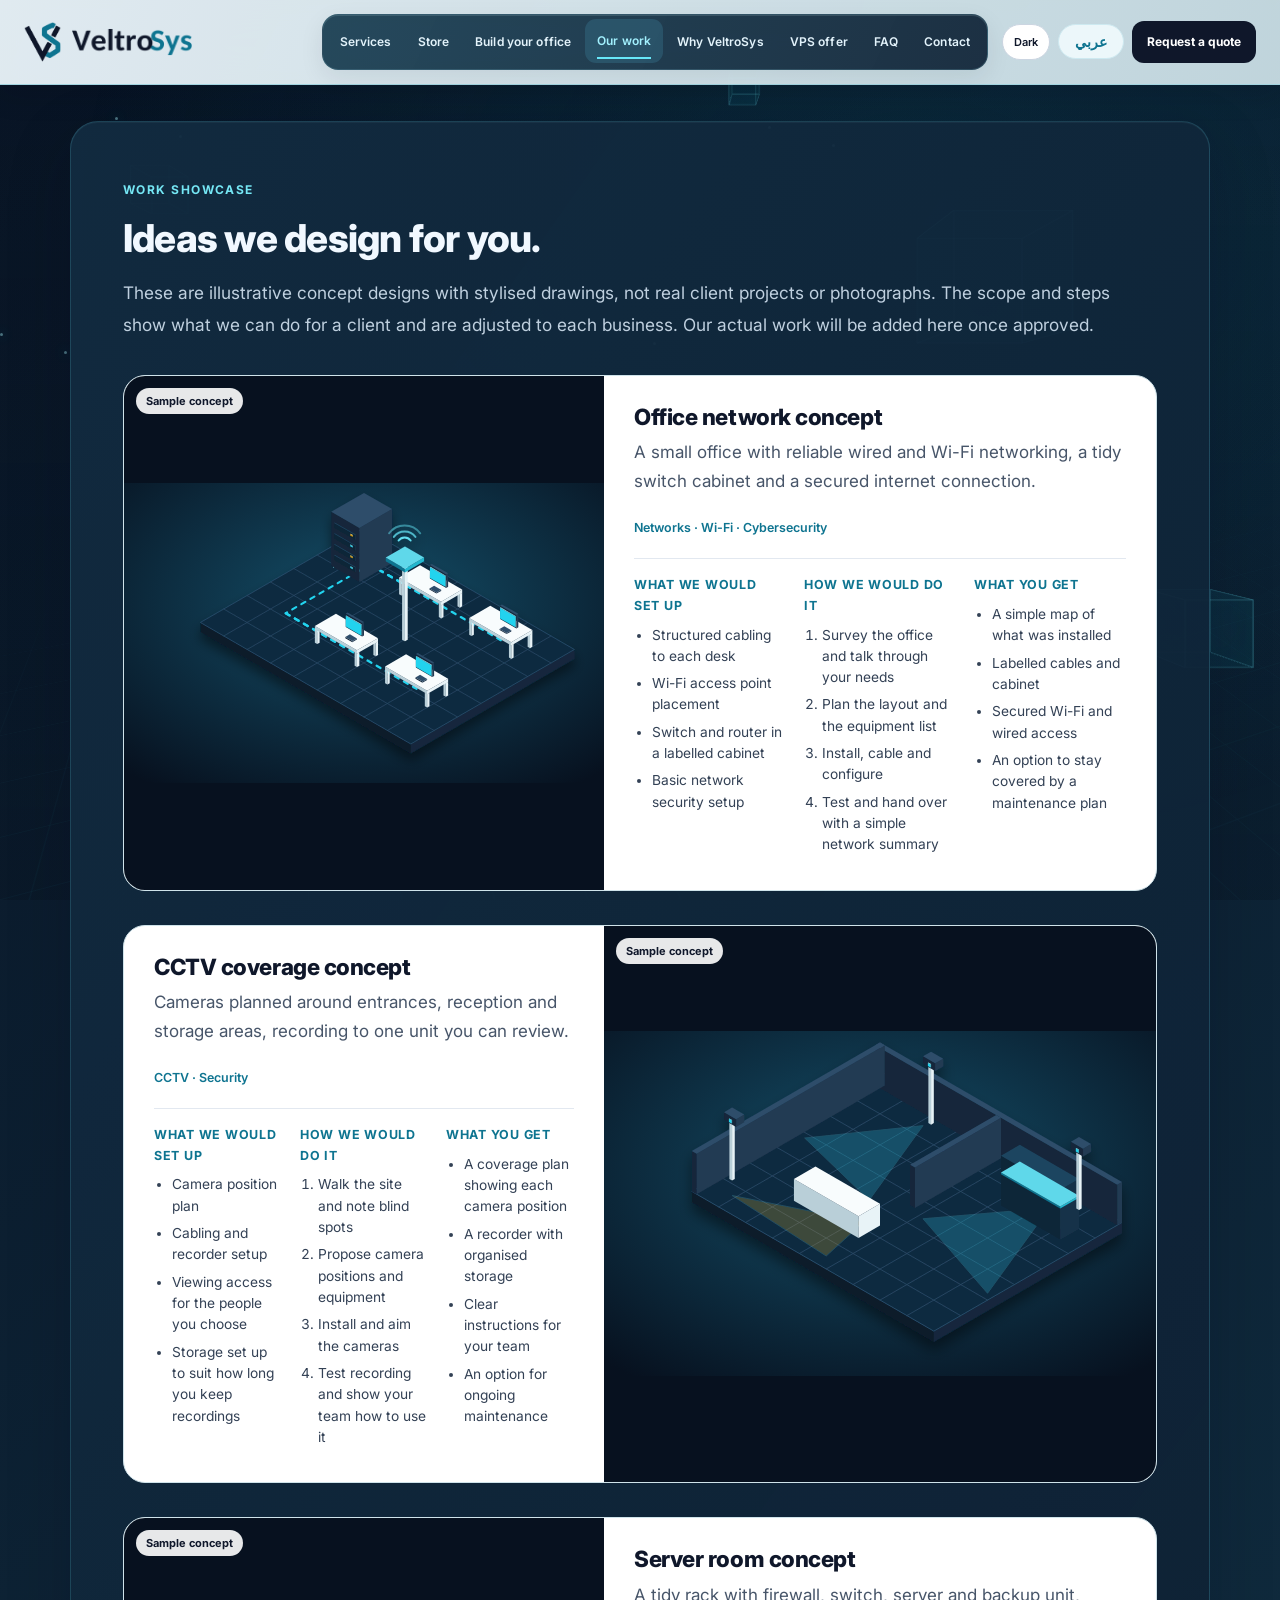
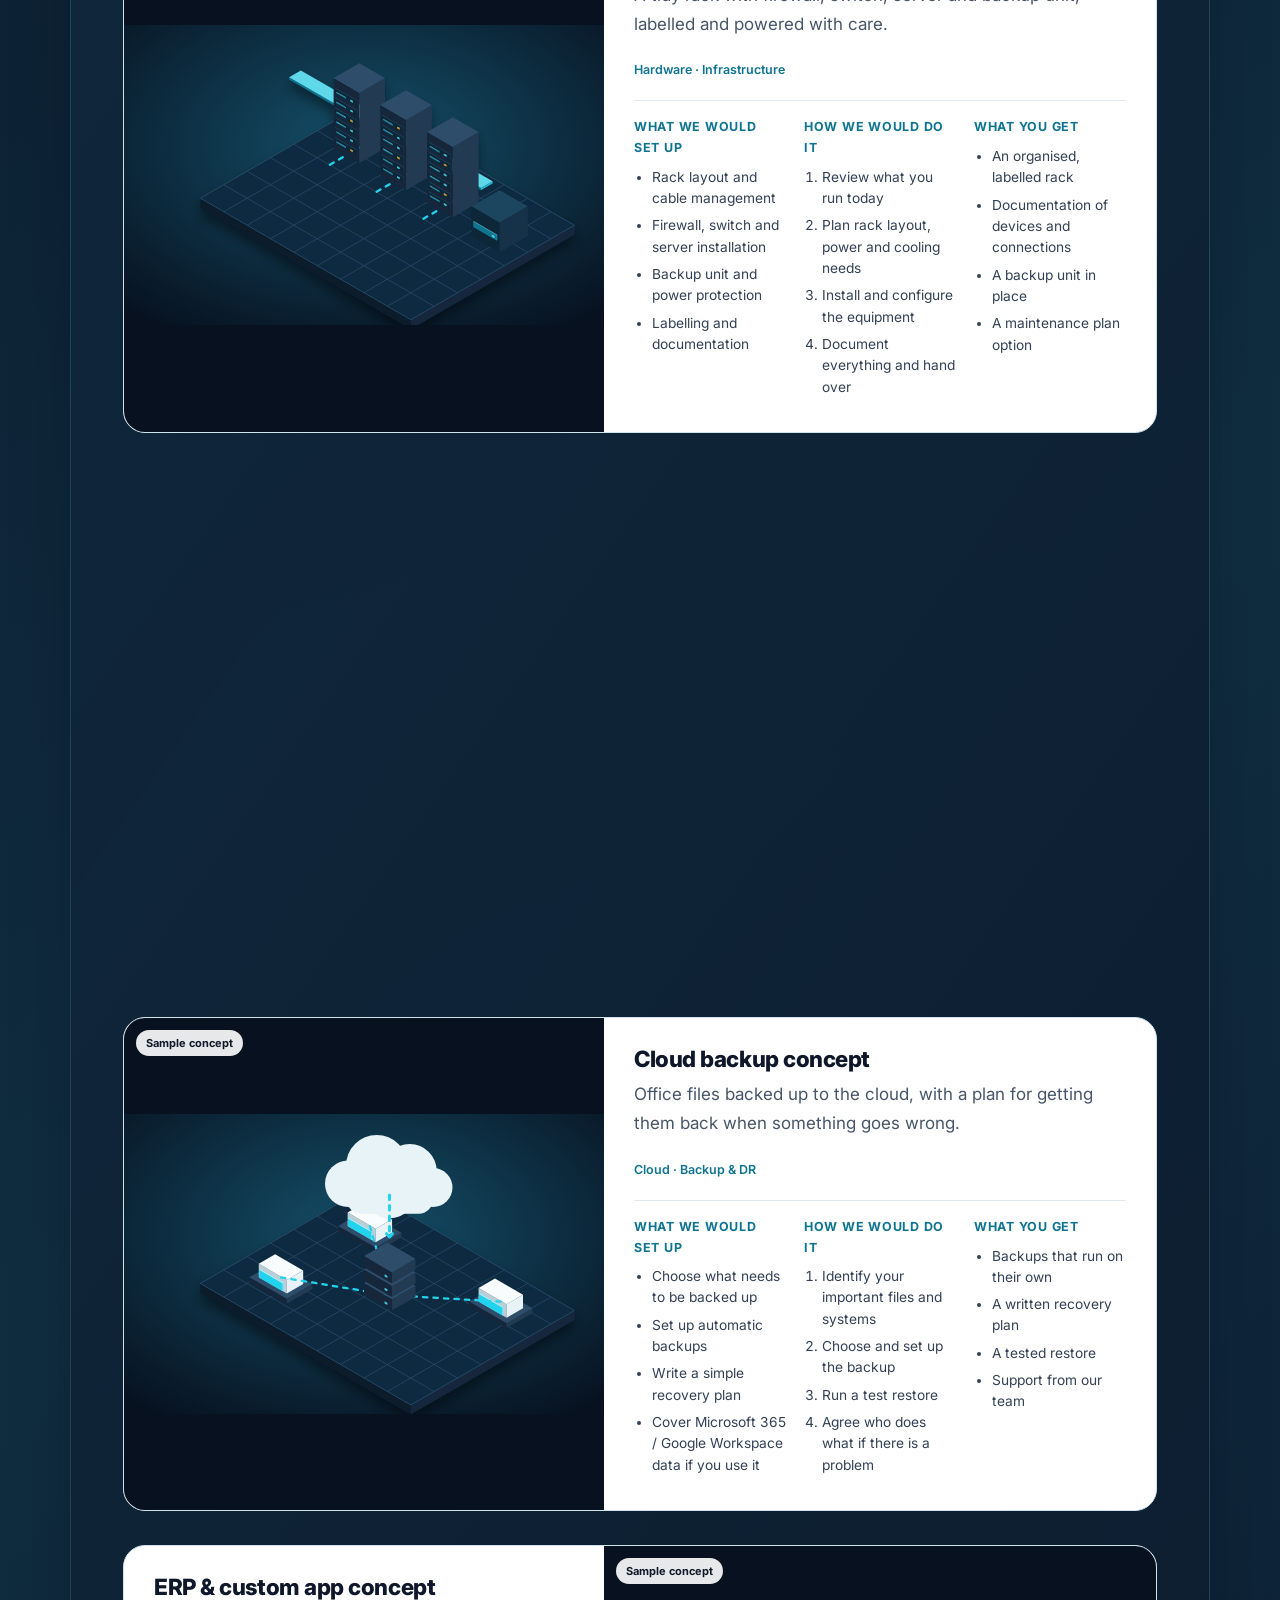
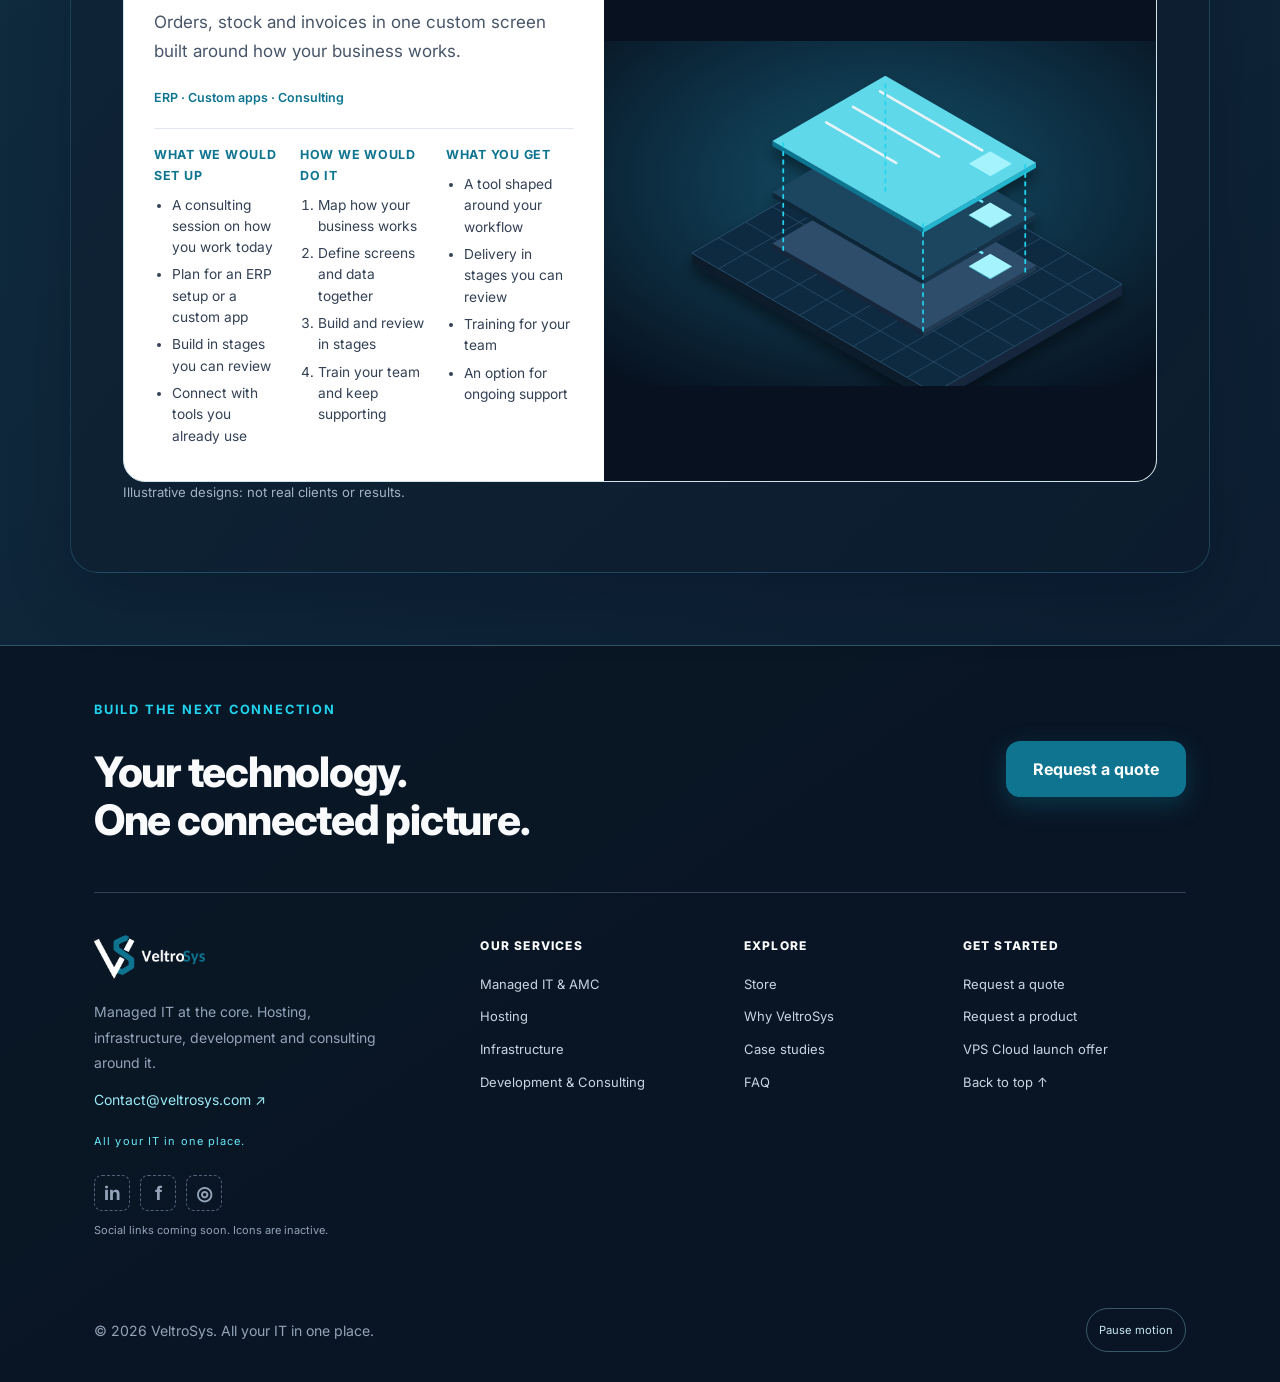
==== commit 7f904dd2: "Update stylesheet and script versioning" ====
--- a/case-studies.html
+++ b/case-studies.html
@@ -10,7 +10,7 @@
 <link href="https://fonts.googleapis.com" rel="preconnect"/>
 <link crossorigin="" href="https://fonts.gstatic.com" rel="preconnect"/>
 <link href="https://fonts.googleapis.com/css2?family=Inter:wght@400;500;600;700;800&amp;family=IBM+Plex+Sans+Arabic:wght@400;500;600;700&amp;display=swap" rel="stylesheet"/>
-<link href="assets/css/style.css?v=brand2" rel="stylesheet"/>
+<link href="assets/css/style.css?v=show1" rel="stylesheet"/>
 </head>
 <body>
 <div class="vx-site" id="top" lang="en" dir="ltr">
@@ -23,7 +23,7 @@
 <nav aria-label="Main" class="vx-nav" id="vxNav">
 <a data-i18n="nav.services" href="services.html">Services</a>
 <a data-i18n="nav.store" href="store.html">Store</a>
-<a href="office.html" data-office-en="Build your office" data-office-ar="صمّم مكتبك">Build your office</a>
+<a href="office.html" data-i18n="nav.office" data-office-en="Build your office" data-office-ar="صمّم مكتبك">Build your office</a>
 <a data-i18n="nav.work" href="case-studies.html">Our work</a>
 <a data-i18n="nav.why" href="why.html">Why VeltroSys</a>
 <a data-i18n="nav.offer" href="offer.html">VPS offer</a>
@@ -47,12 +47,12 @@
 <!-- ===================== Footer ===================== -->
 <footer class="vx-footer vx-footer-pro"><div class="vx-container"><div class="vx-footer-mast"><div><p class="vx-eyebrow vx-eyebrow-light" data-i18n="footer.next">Build the next connection</p><h2 data-i18n="footer.headline">Your technology.<br>One connected picture.</h2></div><a class="vx-btn vx-btn-teal" data-i18n="nav.cta" href="contact.html">Request a quote</a></div><div class="vx-footer-columns"><div class="vx-footer-about"><a href="index.html" aria-label="VeltroSys home"><img alt="VeltroSys" class="vx-footer-logo" src="assets/img/logo-h-white.png"></a><p data-i18n="footer.description">Managed IT at the core. Hosting, infrastructure, development and consulting around it.</p><a class="vx-footer-email" href="mailto:Contact@veltrosys.com"><bdi>Contact@veltrosys.com</bdi> ↗</a><span class="vx-footer-tag" dir="ltr">All your IT in one place.</span><div class="vx-social-placeholders" aria-label="Social media placeholders"><span aria-disabled="true" title="URL not added yet" class="vx-social-icon">in<span class="vx-sr-only"> LinkedIn</span></span><span aria-disabled="true" title="URL not added yet" class="vx-social-icon">f<span class="vx-sr-only"> Facebook</span></span><span aria-disabled="true" title="URL not added yet" class="vx-social-icon">◎<span class="vx-sr-only"> Instagram</span></span></div><small class="vx-social-note" data-i18n="footer.socialnote">Social links coming soon. Icons are inactive.</small></div><nav aria-label="Footer services"><h3 data-i18n="footer.services">Our services</h3><a href="services.html" data-i18n="footer.managed">Managed IT &amp; AMC</a><a href="services.html" data-i18n="footer.hosting">Hosting</a><a href="services.html" data-i18n="footer.infrastructure">Infrastructure</a><a href="services.html" data-i18n="footer.development">Development &amp; Consulting</a></nav><nav aria-label="Footer explore"><h3 data-i18n="footer.explore">Explore</h3><a href="store.html" data-i18n="nav.store">Store</a><a href="why.html" data-i18n="nav.why">Why VeltroSys</a><a href="case-studies.html" data-i18n="case.eyebrow">Case studies</a><a href="faq.html" data-i18n="nav.faq">FAQ</a></nav><nav aria-label="Footer get started"><h3 data-i18n="footer.start">Get started</h3><a href="contact.html" data-i18n="nav.cta">Request a quote</a><a href="store.html#product-request" data-i18n="footer.product">Request a product</a><a href="offer.html" data-i18n="footer.offer">VPS Cloud launch offer</a><a href="#top" data-i18n="footer.top">Back to top ↑</a></nav></div><div class="vx-footer-bottom"><p data-i18n="footer.copy">© 2026 VeltroSys. All your IT in one place.</p><button aria-pressed="false" class="vx-motion vx-footer-motion" id="vxMotionFooter" type="button">Pause motion</button></div></div></footer>
 </div>
-<script src="assets/js/shim.js"></script>
-<script src="assets/js/content.js?v=brand2"></script>
-<script src="assets/js/products.js"></script>
-<script src="assets/js/main.js"></script>
+<script src="assets/js/shim.js?v=show1"></script>
+<script src="assets/js/content.js?v=show1"></script>
+<script src="assets/js/products.js?v=show1"></script>
+<script src="assets/js/main.js?v=show1"></script>
 <script src="assets/js/store.js?v=planner5"></script>
-<script src="assets/js/pages.js"></script>
-<script src="assets/js/showcase.js"></script>
+<script src="assets/js/pages.js?v=show1"></script>
+<script src="assets/js/showcase.js?v=show1"></script>
 </body>
                                                                                                                                                                                                                                                                                                                                                                                                                                                                                                                                                                                                                                                                                                                                                                                                                                                                                                                                                                                                                                                                                                                                                                                                                                                                                                                      </html>
--- a/assets/css/style.css
+++ b/assets/css/style.css
@@ -841,3 +841,8 @@
 @media(prefers-reduced-motion:reduce){
 .vx-sc-on .vx-sc,.vx-sc-on .vx-proj-cols li{opacity:1!important;transform:none!important}
 .vx-sc .vx-iso>g,.vx-pulse,.vx-show-badge,.vx-iso .vx-wifi,.vx-iso .vx-flow,.vx-proj-visual::after,.vx-show-visual-iso::after{animation:none!important}}
+/* showcase layout hardening */
+@media(max-width:900px){.vx-proj-visual{min-height:0;max-height:340px;justify-content:center}.vx-proj-visual .vx-iso{max-height:340px;width:auto;max-width:100%;margin:0 auto}}
+@media(min-width:901px){.vx-proj-visual{align-self:stretch}}
+.vx-proj-body h3,.vx-proj-body h4{color:inherit}
+.vx-proj-body h3{color:#0f172a}.vx-proj-body h4{color:#0e7490}
